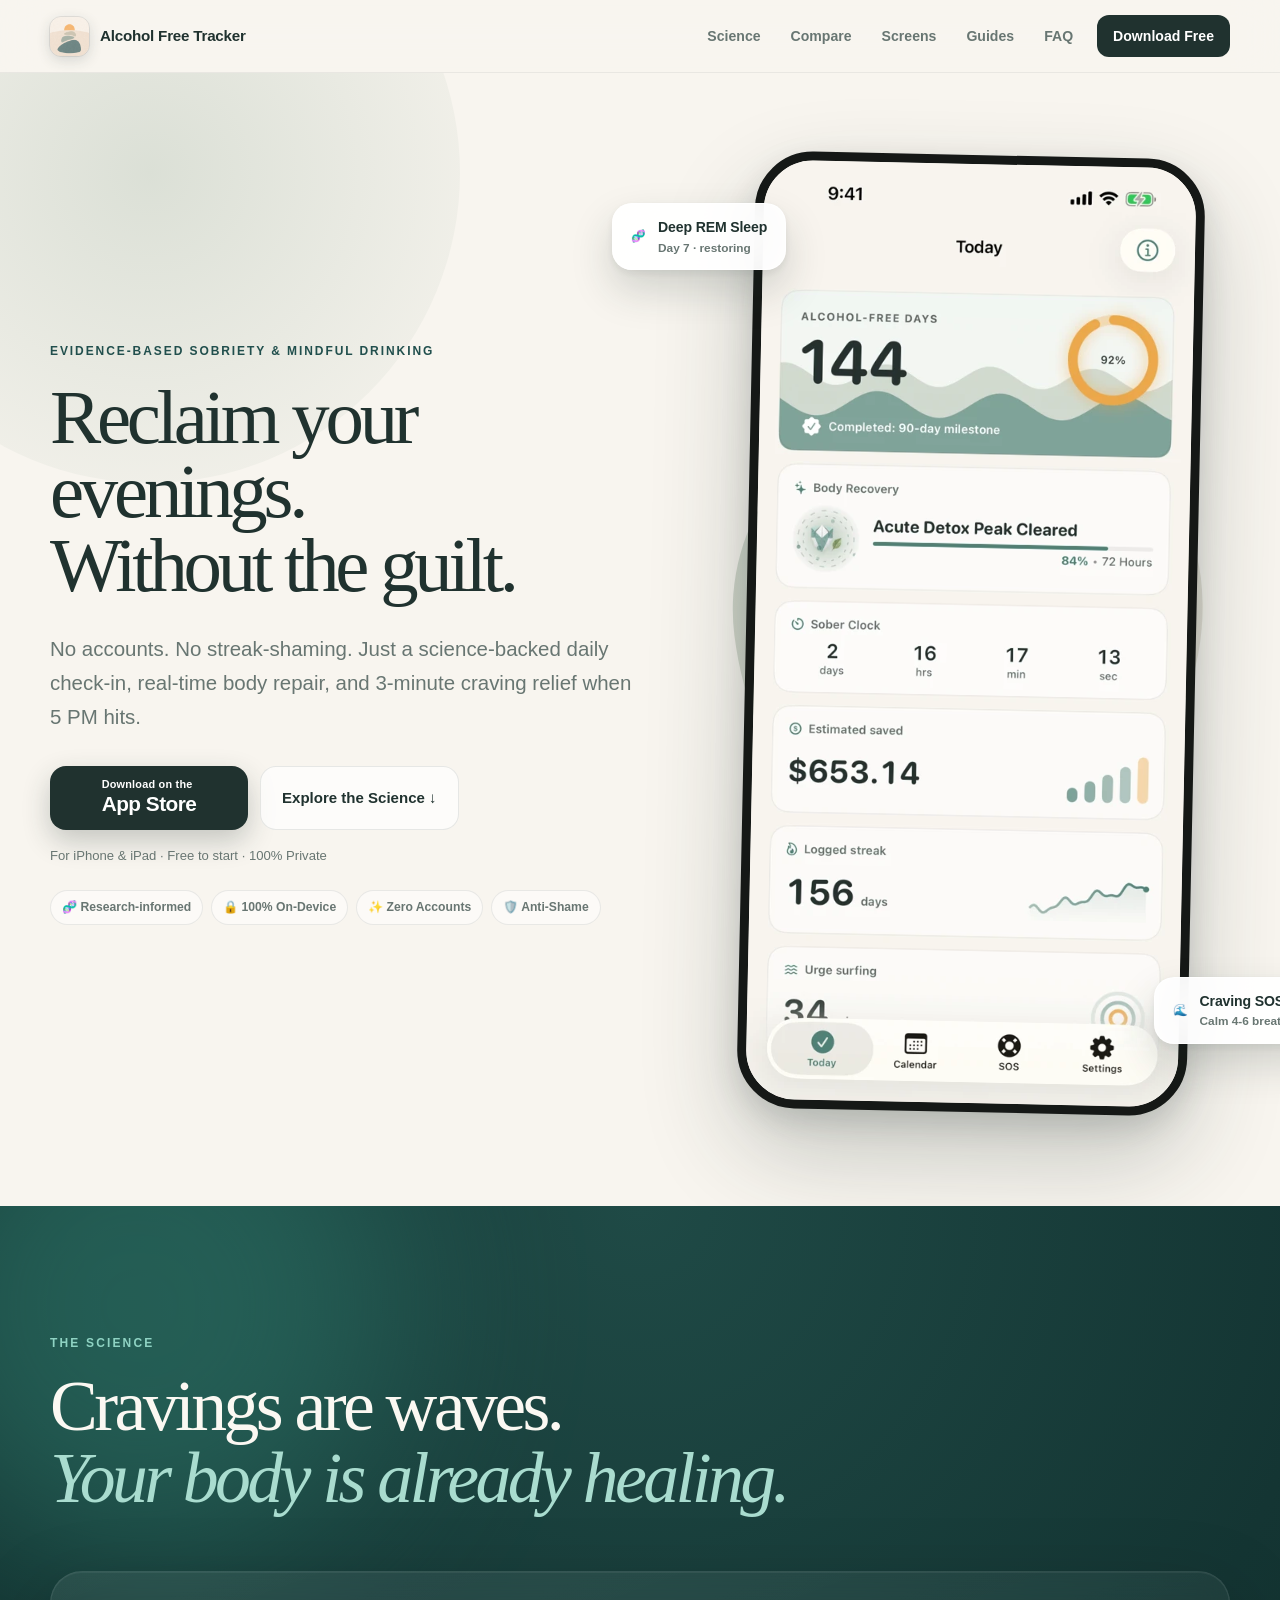
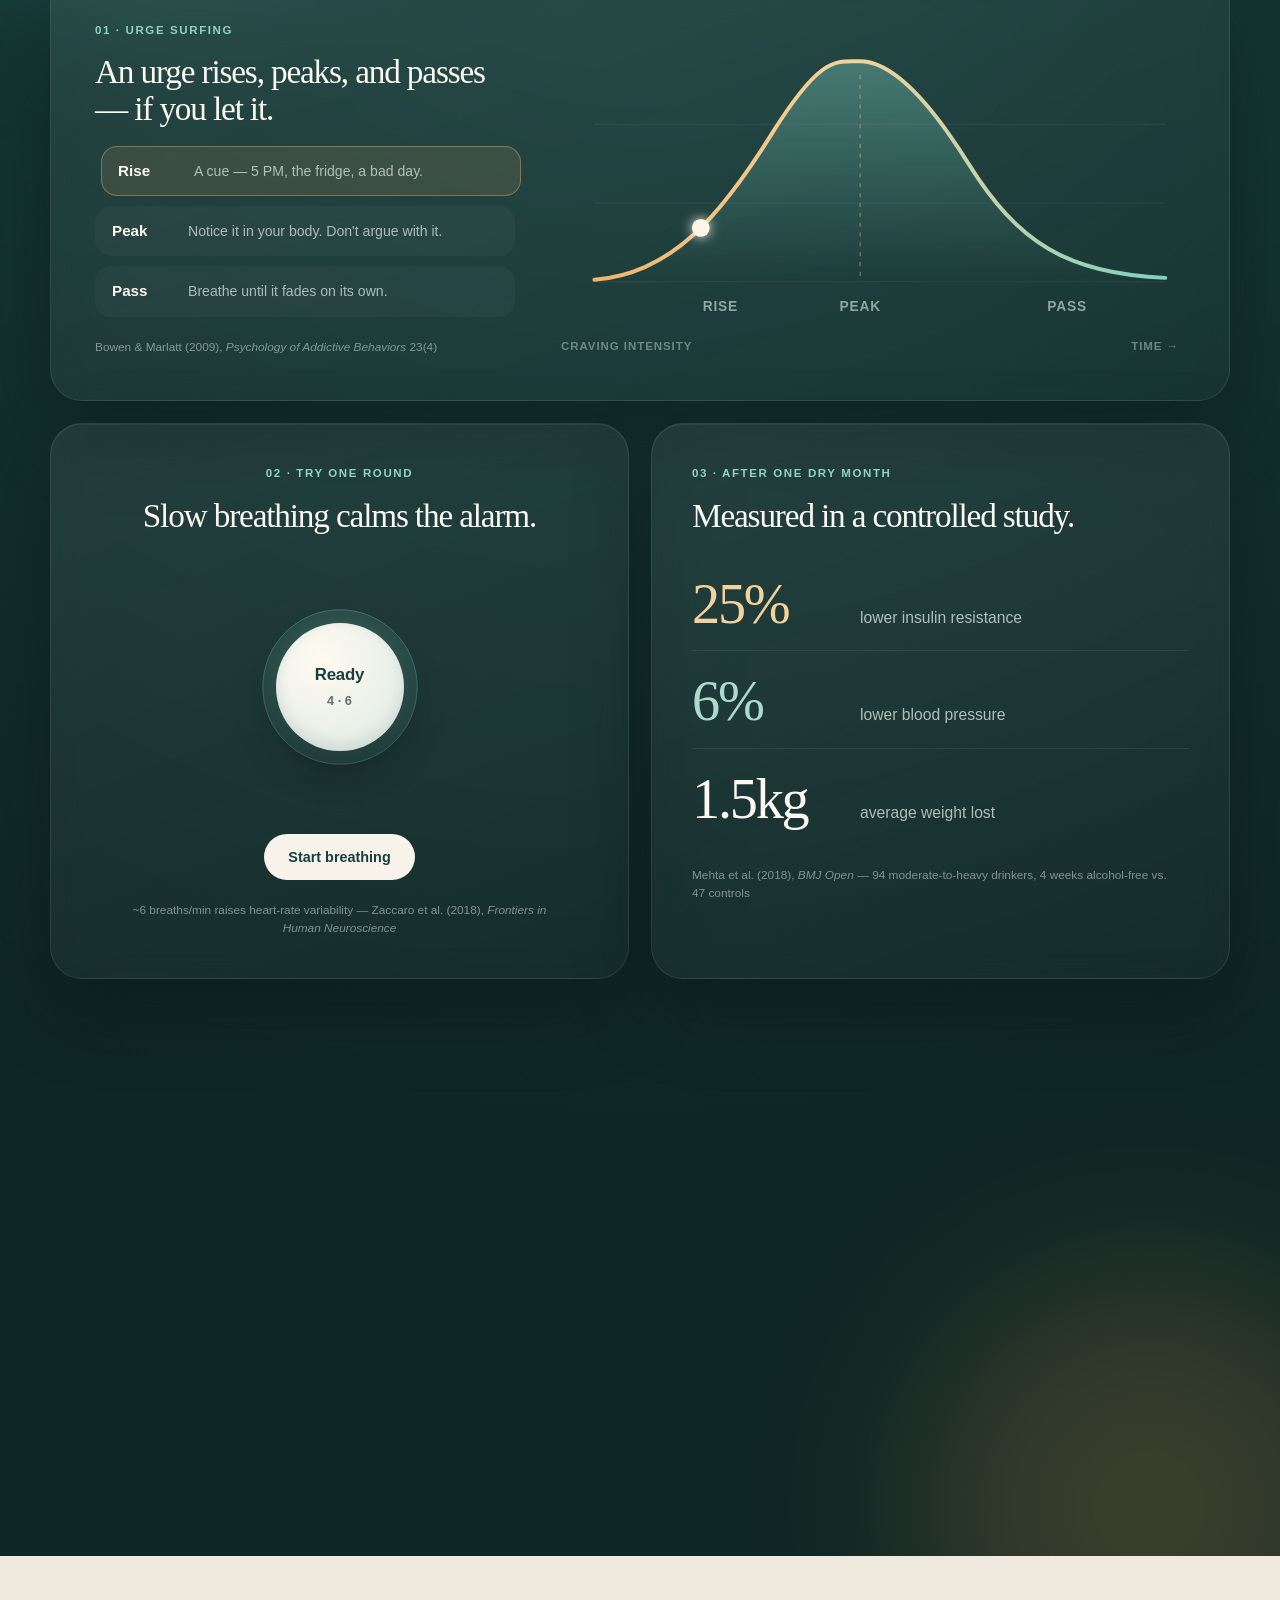
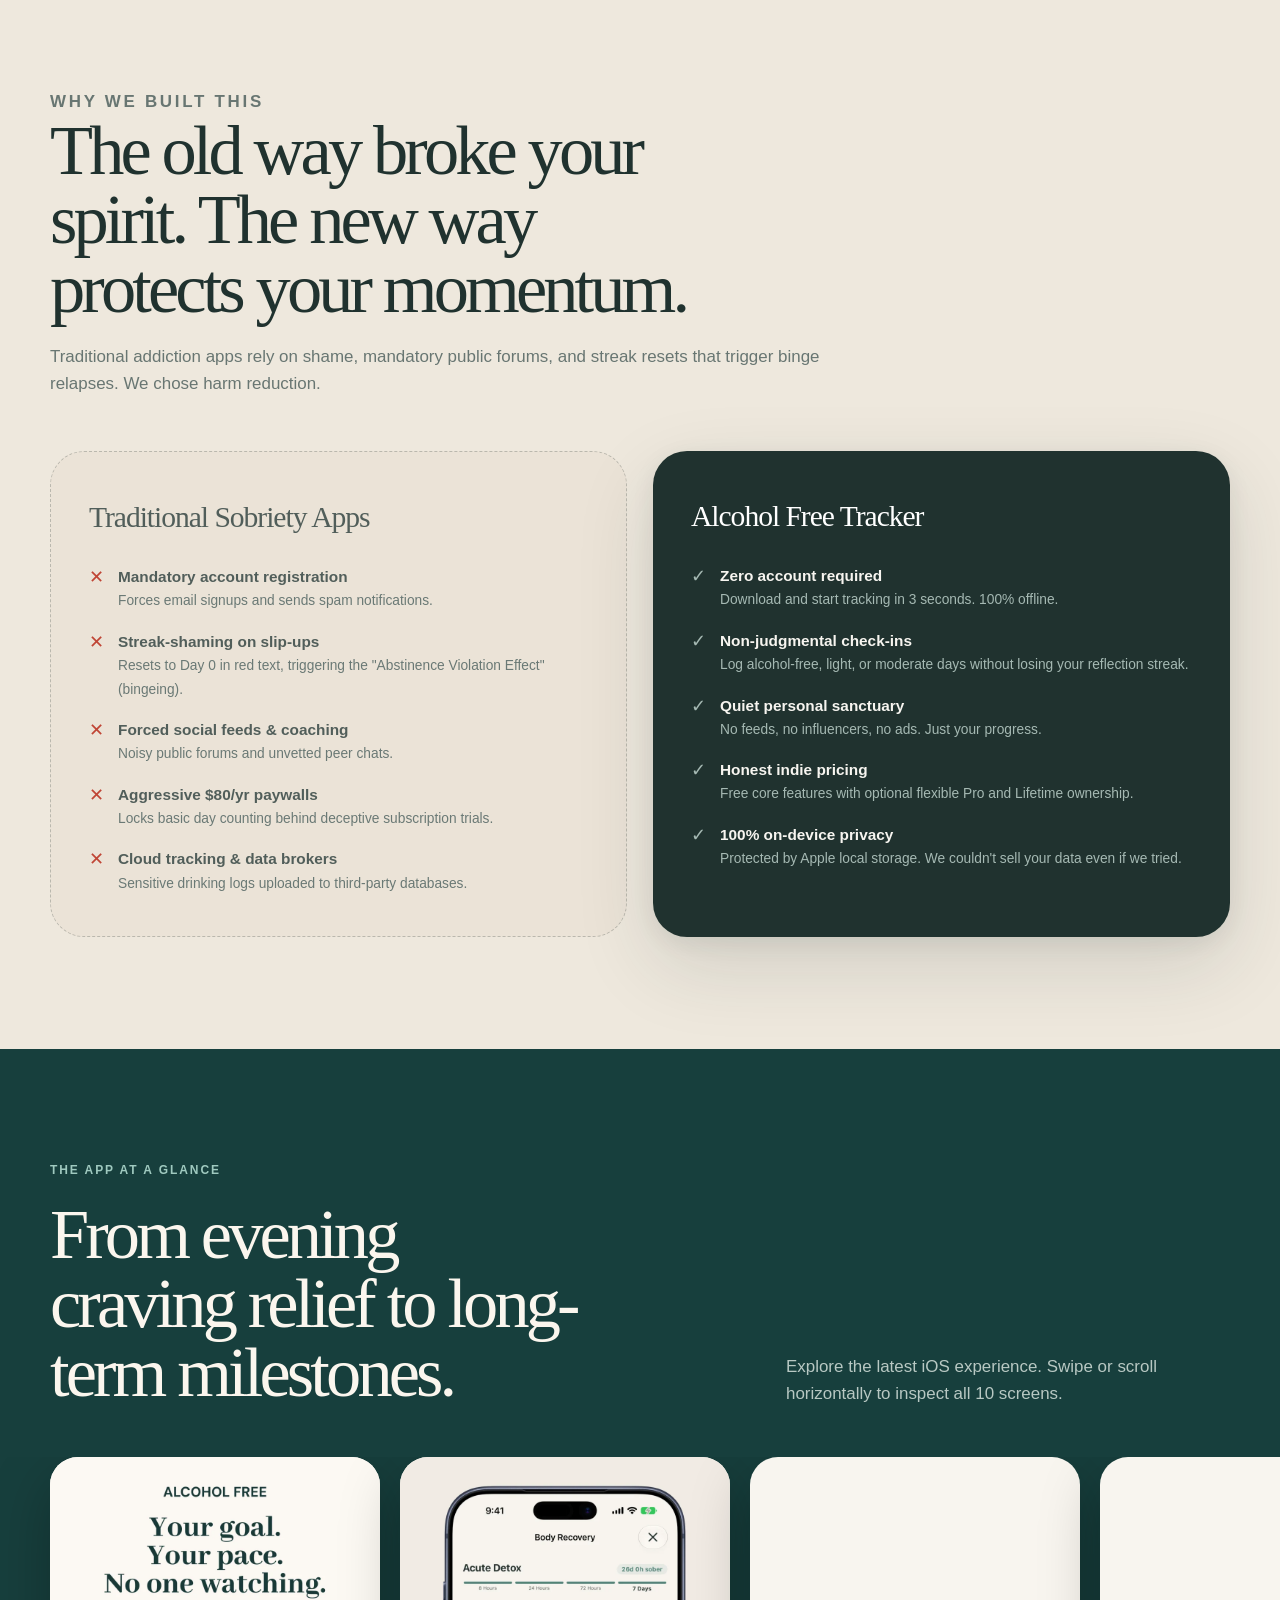
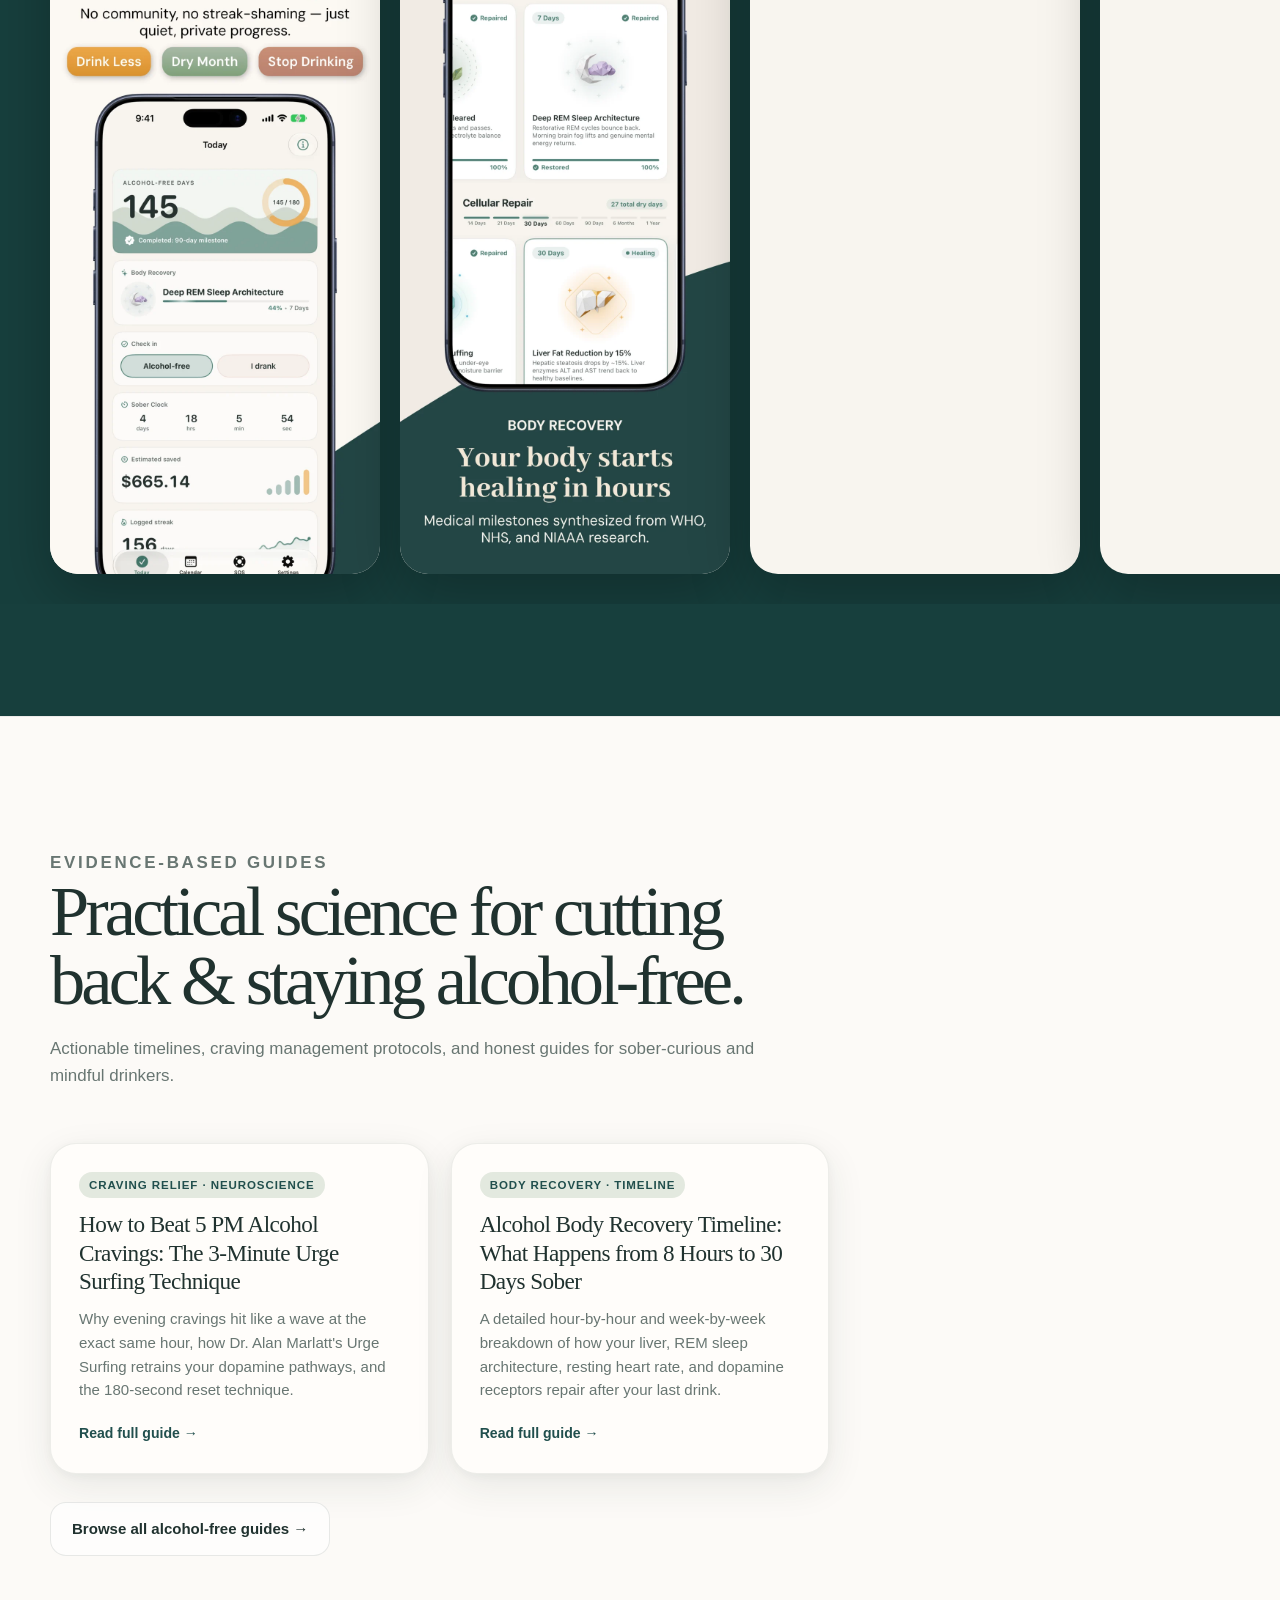
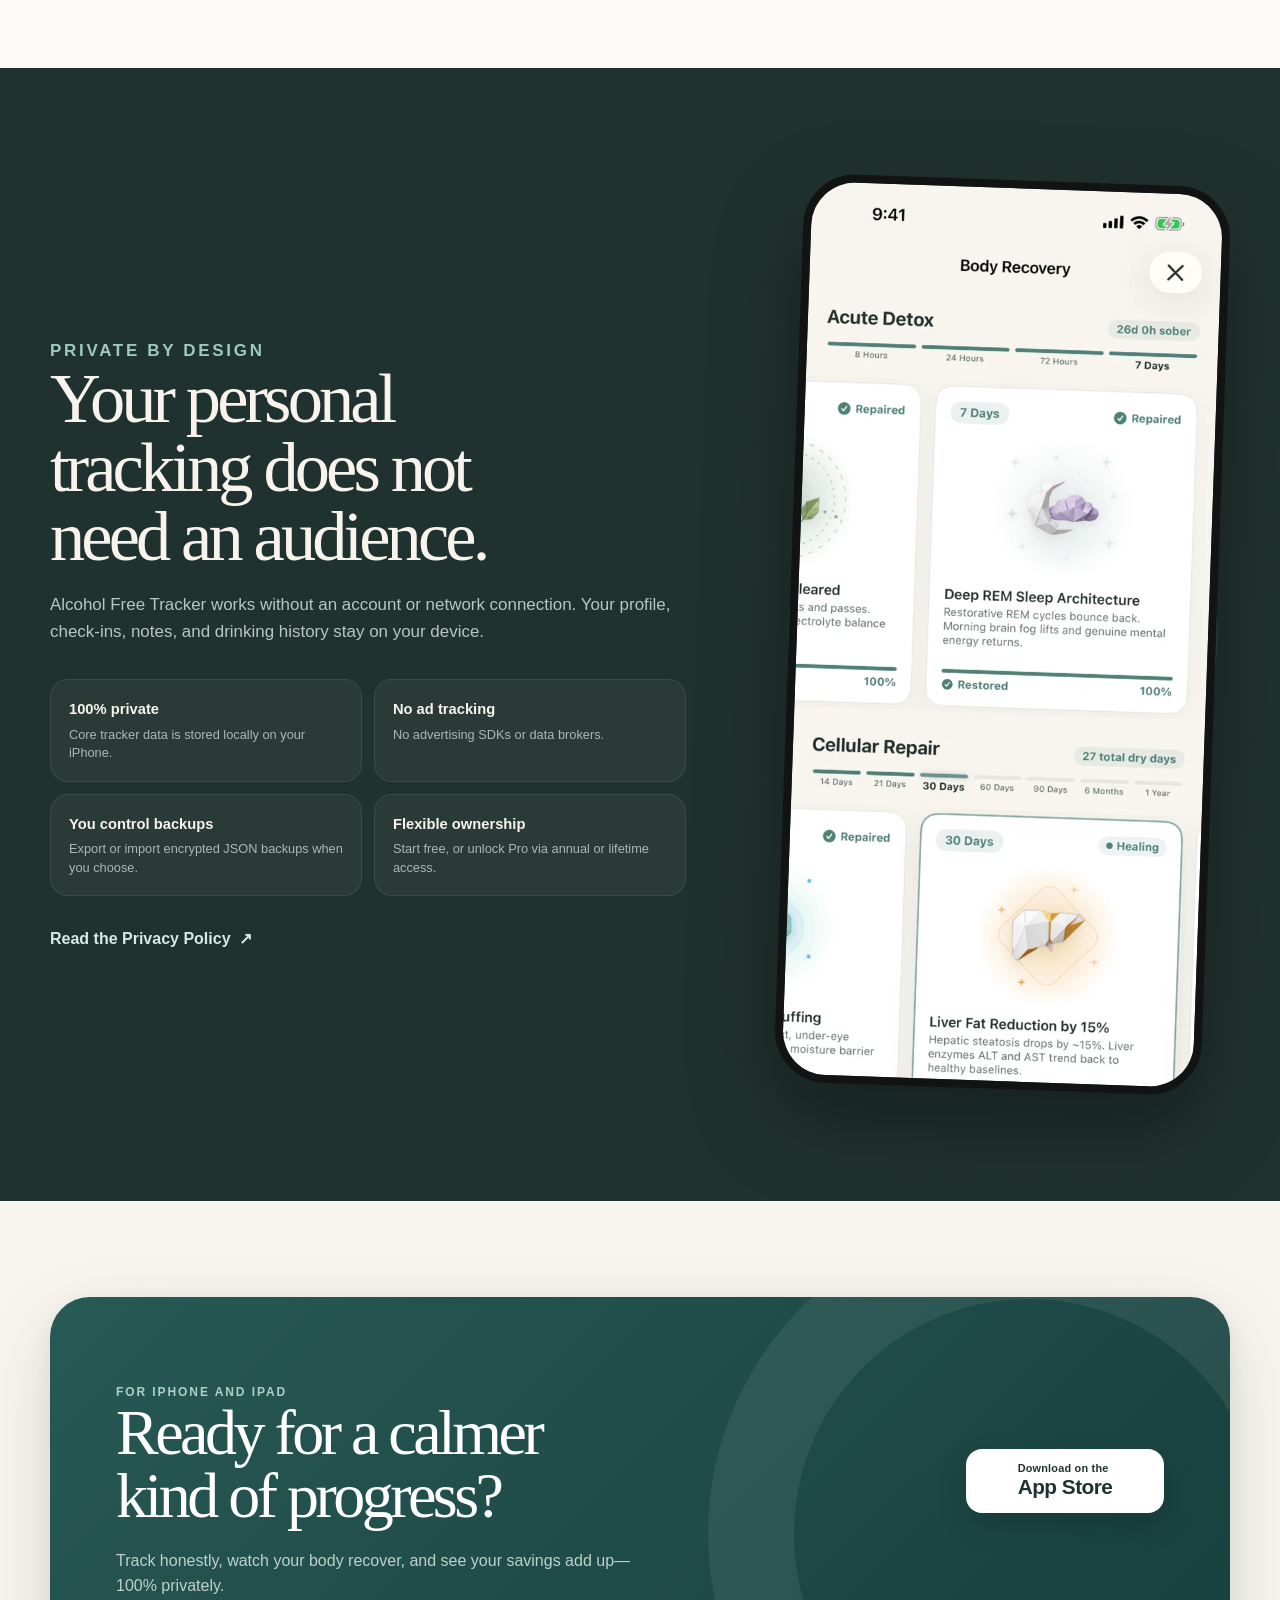
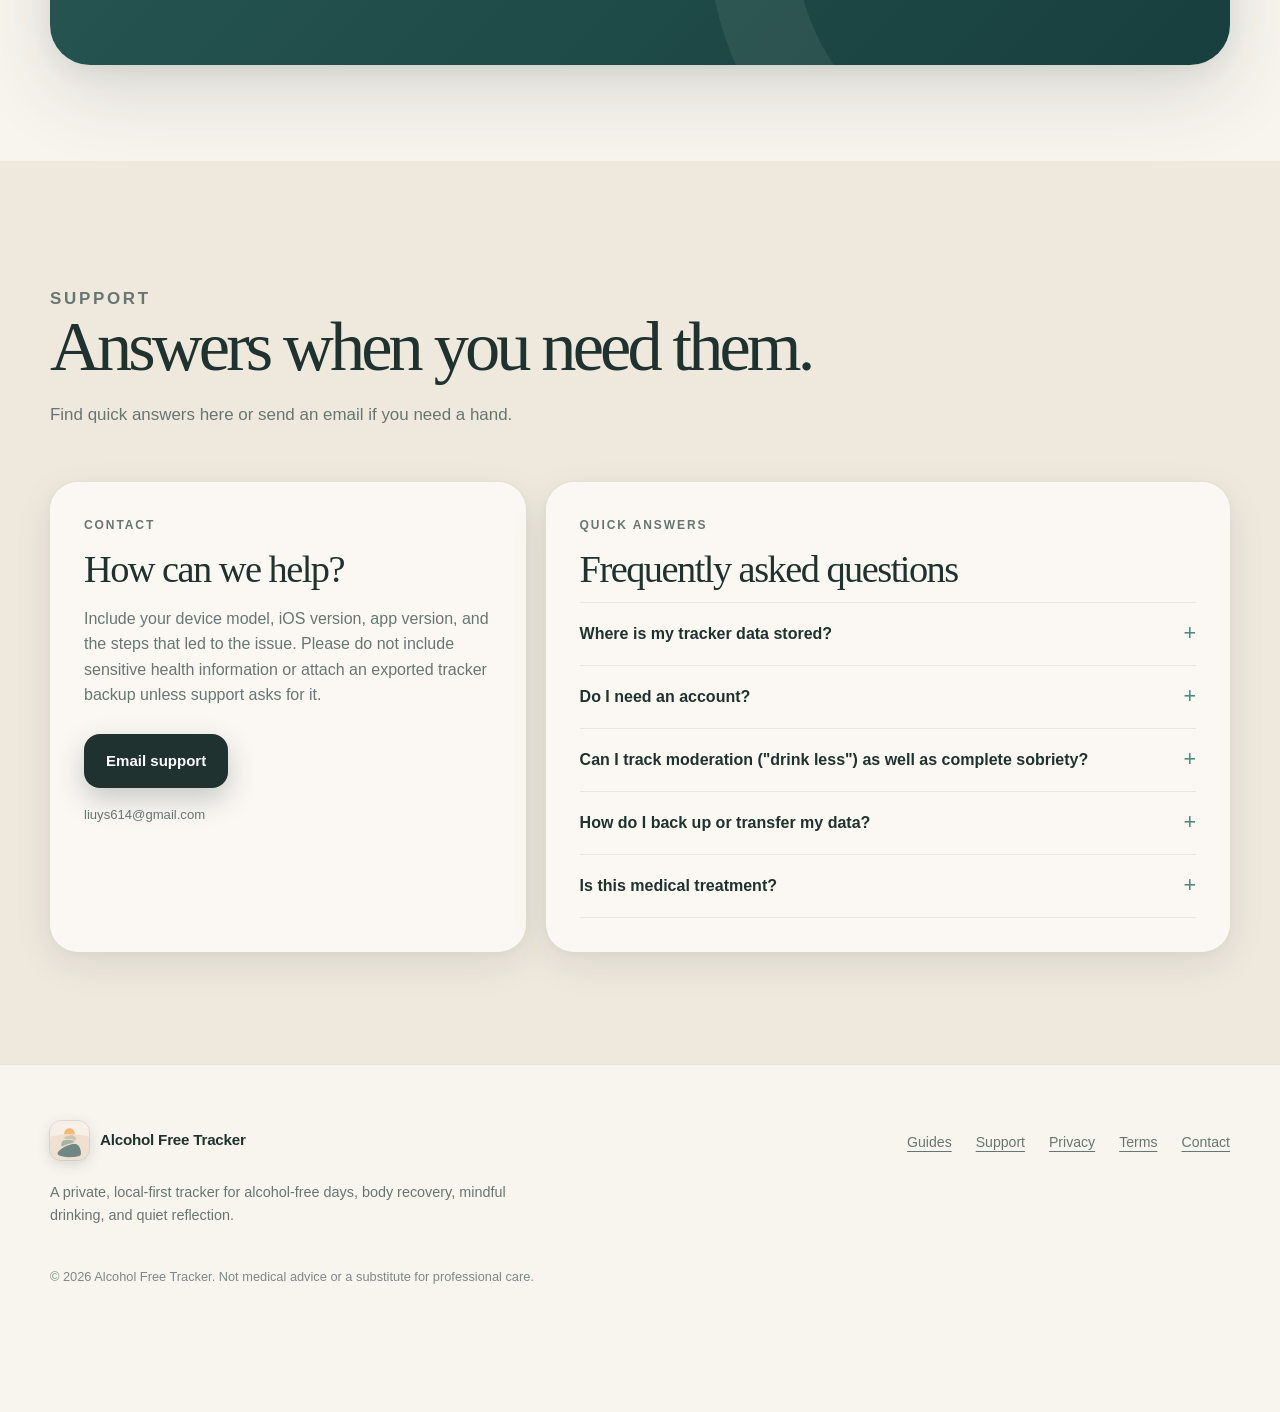
==== index.html @ 284045b8 "refactor: remove bottom floating app bar across site in favor of sticky top nav CTA" ====
<!doctype html>
<html lang="en">
  <head>
    <meta charset="utf-8">
    <meta name="viewport" content="width=device-width, initial-scale=1">
    <meta name="referrer" content="origin-when-cross-origin">
    <meta name="apple-itunes-app" content="app-id=6791035303, app-argument=https://liuys614.github.io/AlcoholFreeTracker-Website/">
    <meta name="description" content="Alcohol Free Tracker is a 100% private, local-first iPhone and iPad app for tracking alcohol-free days, body recovery milestones, urge surfing, and drink savings.">
    <meta name="theme-color" content="#F7F4EE">
    <link rel="canonical" href="https://liuys614.github.io/AlcoholFreeTracker-Website/">
    <meta property="og:type" content="website">
    <meta property="og:url" content="https://liuys614.github.io/AlcoholFreeTracker-Website/">
    <meta property="og:title" content="Alcohol Free Tracker — Private Sobriety, Body Recovery & Mindful Drinking">
    <meta property="og:description" content="Track alcohol-free days, follow your body recovery timeline, ride out cravings in 3 minutes, and watch your savings grow—100% private and offline.">
    <meta property="og:image" content="https://liuys614.github.io/AlcoholFreeTracker-Website/assets/appstore/01-calm-progress.webp">
    <title>Alcohol Free Tracker — Private Sobriety, Body Recovery &amp; Mindful Drinking</title>
    <link rel="icon" href="assets/app-icon.png">
    <link rel="apple-touch-icon" href="assets/app-icon.png">
    <link rel="stylesheet" href="styles.css">
    <script type="application/ld+json">
    {
      "@context": "https://schema.org",
      "@graph": [
        {
          "@type": "SoftwareApplication",
          "name": "Alcohol Free Tracker",
          "operatingSystem": "iOS, iPadOS",
          "applicationCategory": "HealthApplication",
          "url": "https://apps.apple.com/app/apple-store/id6791035303?pt=1793695638&ct=web_schema_org&mt=8",
          "downloadUrl": "https://apps.apple.com/app/apple-store/id6791035303?pt=1793695638&ct=web_schema_org&mt=8",
          "description": "100% private, local-first iOS tracker for alcohol-free days, physiological body recovery milestones, 3-minute urge surfing, and money saved.",
          "offers": {
            "@type": "Offer",
            "price": "0",
            "priceCurrency": "USD"
          }
        },
        {
          "@type": "FAQPage",
          "mainEntity": [
            {
              "@type": "Question",
              "name": "Where is my alcohol tracker data stored?",
              "acceptedAnswer": {
                "@type": "Answer",
                "text": "Your profile, check-ins, drink levels, times, and notes are stored 100% locally on your device. Alcohol Free Tracker requires no account and never uploads your personal logs to external servers."
              }
            },
            {
              "@type": "Question",
              "name": "Can I use Alcohol Free Tracker for moderation or Dry January instead of quitting completely?",
              "acceptedAnswer": {
                "@type": "Answer",
                "text": "Yes. You can use the app to stop drinking completely, cut back with mindful moderation check-ins, or complete a 30-day dry challenge without streak-shaming."
              }
            },
            {
              "@type": "Question",
              "name": "How does the 3-minute Urge Surfing feature work?",
              "acceptedAnswer": {
                "@type": "Answer",
                "text": "Alcohol cravings typically crest and fade within 3 to 5 minutes. Our built-in Urge Surfing tool uses guided breathing and 360° spatial audio to help your nervous system ride out the wave calmly."
              }
            }
          ]
        }
      ]
    }
    </script>
  </head>
  <body class="home-page">
    <header class="site-header">
      <nav class="nav container" aria-label="Primary navigation">
        <a class="brand" href="index.html" aria-label="Alcohol Free Tracker home">
          <img src="assets/app-icon.png" alt="">
          <span>Alcohol Free Tracker</span>
        </a>
        <div class="nav-links">
          <a href="#science">Science</a>
          <a href="#compare">Compare</a>
          <a href="#gallery">Screens</a>
          <a href="guides/index.html">Guides</a>
          <a href="#support">FAQ</a>
          <a class="nav-download" data-campaign="web_home_nav" href="https://apps.apple.com/app/apple-store/id6791035303?pt=1793695638&amp;ct=web_home_nav&amp;mt=8" target="_blank" rel="noopener">Download Free</a>
        </div>
      </nav>
    </header>

    <main>
      <section class="hero">
        <div class="hero-grid container">
          <div class="hero-copy">
            <p class="eyebrow">Evidence-based sobriety &amp; mindful drinking</p>
            <h1>Reclaim your evenings. Without the guilt.</h1>
            <p class="hero-lede">No accounts. No streak-shaming. Just a science-backed daily check-in, real-time body repair, and 3-minute craving relief when 5 PM hits.</p>
            <div class="hero-actions">
              <a class="button button-primary app-store-button" data-campaign="web_home_hero" href="https://apps.apple.com/app/apple-store/id6791035303?pt=1793695638&amp;ct=web_home_hero&amp;mt=8" target="_blank" rel="noopener" aria-label="Download Alcohol Free Tracker on the App Store">
                <span class="store-kicker">Download on the</span>
                <span class="store-name">App Store</span>
              </a>
              <a class="button button-secondary" href="#science">Explore the Science ↓</a>
            </div>
            <p class="store-note">For iPhone &amp; iPad · Free to start · 100% Private</p>
            <ul class="hero-trust" aria-label="Product assurances">
              <li>🧬 Research-informed</li>
              <li>🔒 100% On-Device</li>
              <li>✨ Zero Accounts</li>
              <li>🛡️ Anti-Shame</li>
            </ul>
          </div>
          <div class="hero-visual" aria-label="Alcohol Free Tracker Today screen preview">
            <div class="hero-orbit" aria-hidden="true"></div>
            <div class="hero-phone-container">
              <img class="hero-phone" src="assets/screens/06-today-light.webp" alt="Alcohol Free Tracker Today screen showing 145 alcohol-free days, check-in controls, body recovery timeline, savings estimate, and logged streak" width="540" height="1174" fetchpriority="high">
              <div class="hero-floating-card hero-floating-rem" aria-hidden="true">
                <span class="floating-icon">🧬</span>
                <div>
                  <strong>Deep REM Sleep</strong>
                  <span>Day 7 · restoring</span>
                </div>
              </div>
              <div class="hero-floating-card hero-floating-sos" aria-hidden="true">
                <span class="floating-icon">🌊</span>
                <div>
                  <strong>Craving SOS</strong>
                  <span>Calm 4-6 breathing</span>
                </div>
              </div>
            </div>
          </div>
        </div>
      </section>

      <!-- Science Section -->
      <section class="sci" id="science" aria-labelledby="sci-title">
        <div class="sci-glow sci-glow-a" aria-hidden="true"></div>
        <div class="sci-glow sci-glow-b" aria-hidden="true"></div>
        <div class="container sci-inner">
          <header class="sci-head reveal">
            <p class="sci-eyebrow">The science</p>
            <h2 id="sci-title">Cravings are waves.<br><em>Your body is already healing.</em></h2>
          </header>

          <!-- 1. Urge curve -->
          <article class="sci-urge reveal" id="urge-curve">
            <div class="sci-urge-copy">
              <span class="sci-tag">01 · Urge surfing</span>
              <h3>An urge rises, peaks, and passes — if you let it.</h3>
              <ol class="urge-steps">
                <li data-step="rise"><b>Rise</b><span>A cue — 5 PM, the fridge, a bad day.</span></li>
                <li data-step="peak"><b>Peak</b><span>Notice it in your body. Don't argue with it.</span></li>
                <li data-step="pass"><b>Pass</b><span>Breathe until it fades on its own.</span></li>
              </ol>
              <p class="sci-cite">Bowen &amp; Marlatt (2009), <i>Psychology of Addictive Behaviors</i> 23(4)</p>
            </div>
            <figure class="urge-chart" aria-label="Craving intensity rises, peaks and falls over time">
              <svg viewBox="0 0 640 320" preserveAspectRatio="xMidYMid meet" role="img">
                <defs>
                  <linearGradient id="urgeFill" x1="0" y1="0" x2="0" y2="1">
                    <stop offset="0%" stop-color="#7fd1bf" stop-opacity="0.38"/>
                    <stop offset="100%" stop-color="#7fd1bf" stop-opacity="0"/>
                  </linearGradient>
                  <linearGradient id="urgeStroke" x1="0" y1="0" x2="1" y2="0">
                    <stop offset="0%" stop-color="#f0b46a"/>
                    <stop offset="45%" stop-color="#f3d39b"/>
                    <stop offset="100%" stop-color="#7fd1bf"/>
                  </linearGradient>
                  <filter id="dotGlow" x="-200%" y="-200%" width="500%" height="500%">
                    <feGaussianBlur stdDeviation="6" result="b"/>
                    <feMerge><feMergeNode in="b"/><feMergeNode in="SourceGraphic"/></feMerge>
                  </filter>
                </defs>
                <g class="urge-grid">
                  <line x1="40" y1="270" x2="620" y2="270"/>
                  <line x1="40" y1="190" x2="620" y2="190"/>
                  <line x1="40" y1="110" x2="620" y2="110"/>
                </g>
                <path class="urge-area" d="M40 268 C 120 262, 170 200, 220 120 S 285 46, 310 46 S 370 70, 420 150 S 520 262, 620 266 L 620 270 L 40 270 Z" fill="url(#urgeFill)"/>
                <path class="urge-line" id="urgePath" d="M40 268 C 120 262, 170 200, 220 120 S 285 46, 310 46 S 370 70, 420 150 S 520 262, 620 266" fill="none" stroke="url(#urgeStroke)" stroke-width="4" stroke-linecap="round"/>
                <g class="urge-labels">
                  <text x="150" y="300">Rise</text>
                  <text x="310" y="300" text-anchor="middle">Peak</text>
                  <text x="500" y="300">Pass</text>
                  <line class="peak-mark" x1="310" y1="60" x2="310" y2="270"/>
                </g>
                <circle class="urge-dot" id="urgeDot" r="9" cx="40" cy="268" filter="url(#dotGlow)"/>
              </svg>
              <figcaption><span class="axis-y">Craving intensity</span><span class="axis-x">Time →</span></figcaption>
            </figure>
          </article>

          <div class="sci-row">
            <!-- 2. Breathing orb -->
            <article class="sci-card sci-breathe reveal" id="breathe-card">
              <span class="sci-tag">02 · Try one round</span>
              <h3>Slow breathing calms the alarm.</h3>
              <div class="orb" id="orb" data-phase="idle" aria-live="polite">
                <span class="orb-ring r3"></span>
                <span class="orb-ring r2"></span>
                <span class="orb-ring r1"></span>
                <span class="orb-core">
                  <span class="orb-label" id="orbLabel">Ready</span>
                  <span class="orb-count" id="orbCount">4 · 6</span>
                </span>
              </div>
              <button type="button" class="orb-btn" id="orbBtn">Start breathing</button>
              <p class="sci-cite">~6 breaths/min raises heart-rate variability — Zaccaro et al. (2018), <i>Frontiers in Human Neuroscience</i></p>
            </article>

            <!-- 3. One-month stats -->
            <article class="sci-card sci-stats reveal" id="stats-card">
              <span class="sci-tag">03 · After one dry month</span>
              <h3>Measured in a controlled study.</h3>
              <ul class="stat-list">
                <li><b><span class="count" data-to="25">0</span>%</b><span class="stat-desc">lower insulin resistance</span></li>
                <li><b><span class="count" data-to="6">0</span>%</b><span class="stat-desc">lower blood pressure</span></li>
                <li><b><span class="count" data-to="1.5" data-dec="1">0</span> kg</b><span class="stat-desc">average weight lost</span></li>
              </ul>
              <p class="sci-cite">Mehta et al. (2018), <i>BMJ Open</i> — 94 moderate-to-heavy drinkers, 4 weeks alcohol-free vs. 47 controls</p>
            </article>
          </div>

          <!-- 4. Recovery journey -->
          <article class="journey reveal" id="journey">
            <div class="journey-head">
              <span class="sci-tag">04 · Body recovery</span>
              <h3>What the app tracks, hour by hour.</h3>
            </div>
            <div class="journey-track" role="list">
              <div class="journey-line" aria-hidden="true"><span class="journey-fill"></span></div>
              <div class="jnode" role="listitem" style="--i:0"><img src="assets/recovery/8h.webp" alt="" width="160" height="160" loading="lazy"><b>8 h</b><span>Ethanol clears</span></div>
              <div class="jnode" role="listitem" style="--i:1"><img src="assets/recovery/24h.webp" alt="" width="160" height="160" loading="lazy"><b>24 h</b><span>Heart off overdrive</span></div>
              <div class="jnode" role="listitem" style="--i:2"><img src="assets/recovery/72h.webp" alt="" width="160" height="160" loading="lazy"><b>72 h</b><span>Withdrawal peak passes</span></div>
              <div class="jnode" role="listitem" style="--i:3"><img src="assets/recovery/7d.webp" alt="" width="160" height="160" loading="lazy"><b>7 d</b><span>REM sleep returns</span></div>
              <div class="jnode" role="listitem" style="--i:4"><img src="assets/recovery/14d.webp" alt="" width="160" height="160" loading="lazy"><b>14 d</b><span>Gut lining resets</span></div>
              <div class="jnode" role="listitem" style="--i:5"><img src="assets/recovery/30d.webp" alt="" width="160" height="160" loading="lazy"><b>30 d</b><span>Liver fat drops</span></div>
              <div class="jnode" role="listitem" style="--i:6"><img src="assets/recovery/90d.webp" alt="" width="160" height="160" loading="lazy"><b>90 d</b><span>Dopamine rebalances</span></div>
              <div class="jnode" role="listitem" style="--i:7"><img src="assets/recovery/365d.webp" alt="" width="160" height="160" loading="lazy"><b>1 yr</b><span>Long-term risk falls</span></div>
            </div>
            <p class="sci-cite">Sources: NIAAA; Ebrahim et al. (2013), <i>Alcoholism: Clinical &amp; Experimental Research</i> (alcohol &amp; REM sleep). Individual timelines vary. Not medical advice.</p>
          </article>
        </div>
      </section>

      <!-- The Contrast Section: Old Way vs AFT Way -->
      <section class="section comparison-section" id="compare">
        <div class="container">
          <div class="section-heading">
            <p class="eyebrow">Why We Built This</p>
            <h2>The old way broke your spirit. The new way protects your momentum.</h2>
            <p>Traditional addiction apps rely on shame, mandatory public forums, and streak resets that trigger binge relapses. We chose harm reduction.</p>
          </div>

          <div class="compare-grid">
            <div class="compare-card compare-old">
              <h3>Traditional Sobriety Apps</h3>
              <ul class="compare-list">
                <li>
                  <span class="icon-bad">✕</span>
                  <div>
                    <strong>Mandatory account registration</strong>
                    <span>Forces email signups and sends spam notifications.</span>
                  </div>
                </li>
                <li>
                  <span class="icon-bad">✕</span>
                  <div>
                    <strong>Streak-shaming on slip-ups</strong>
                    <span>Resets to Day 0 in red text, triggering the "Abstinence Violation Effect" (bingeing).</span>
                  </div>
                </li>
                <li>
                  <span class="icon-bad">✕</span>
                  <div>
                    <strong>Forced social feeds &amp; coaching</strong>
                    <span>Noisy public forums and unvetted peer chats.</span>
                  </div>
                </li>
                <li>
                  <span class="icon-bad">✕</span>
                  <div>
                    <strong>Aggressive $80/yr paywalls</strong>
                    <span>Locks basic day counting behind deceptive subscription trials.</span>
                  </div>
                </li>
                <li>
                  <span class="icon-bad">✕</span>
                  <div>
                    <strong>Cloud tracking &amp; data brokers</strong>
                    <span>Sensitive drinking logs uploaded to third-party databases.</span>
                  </div>
                </li>
              </ul>
            </div>

            <div class="compare-card compare-new">
              <h3>Alcohol Free Tracker</h3>
              <ul class="compare-list">
                <li>
                  <span class="icon-good">✓</span>
                  <div>
                    <strong>Zero account required</strong>
                    <span>Download and start tracking in 3 seconds. 100% offline.</span>
                  </div>
                </li>
                <li>
                  <span class="icon-good">✓</span>
                  <div>
                    <strong>Non-judgmental check-ins</strong>
                    <span>Log alcohol-free, light, or moderate days without losing your reflection streak.</span>
                  </div>
                </li>
                <li>
                  <span class="icon-good">✓</span>
                  <div>
                    <strong>Quiet personal sanctuary</strong>
                    <span>No feeds, no influencers, no ads. Just your progress.</span>
                  </div>
                </li>
                <li>
                  <span class="icon-good">✓</span>
                  <div>
                    <strong>Honest indie pricing</strong>
                    <span>Free core features with optional flexible Pro and Lifetime ownership.</span>
                  </div>
                </li>
                <li>
                  <span class="icon-good">✓</span>
                  <div>
                    <strong>100% on-device privacy</strong>
                    <span>Protected by Apple local storage. We couldn't sell your data even if we tried.</span>
                  </div>
                </li>
              </ul>
            </div>
          </div>
        </div>
      </section>

      <section class="section gallery-section" id="gallery">
        <div class="container">
          <div class="gallery-heading">
            <div>
              <p class="eyebrow">The app at a glance</p>
              <h2>From evening craving relief to long-term milestones.</h2>
            </div>
            <p>Explore the latest iOS experience. Swipe or scroll horizontally to inspect all 10 screens.</p>
          </div>
        </div>
        <div class="story-gallery" role="list" aria-label="Alcohol Free Tracker App Store screenshots">
          <figure class="story-card" role="listitem"><img src="assets/appstore/01-calm-progress.webp" alt="Your goal. Your pace. No one watching — private progress for Drink Less or Dry Month" width="900" height="1956" loading="lazy" decoding="async"></figure>
          <figure class="story-card" role="listitem"><img src="assets/appstore/02-body-recovery.webp" alt="Body Recovery timeline showing Acute Detox at 8 Hours and 7 Days repaired milestones" width="900" height="1956" loading="lazy" decoding="async"></figure>
          <figure class="story-card" role="listitem"><img src="assets/appstore/03-urge-surfing.webp" alt="Urge Surfing screen showing cravings crest within 3-5 minutes with 360 Spatial Audio breathing guidance" width="900" height="1956" loading="lazy" decoding="async"></figure>
          <figure class="story-card" role="listitem"><img src="assets/appstore/04-savings.webp" alt="Savings details screen showing exact money and drinks saved over time" width="900" height="1956" loading="lazy" decoding="async"></figure>
          <figure class="story-card" role="listitem"><img src="assets/appstore/05-calendar.webp" alt="Calendar and yearly heatmap overview for noticing drinking patterns at a glance" width="900" height="1956" loading="lazy" decoding="async"></figure>
          <figure class="story-card" role="listitem"><img src="assets/appstore/06-milestones.webp" alt="Milestones screen celebrating 3 days to 145+ alcohol-free days" width="900" height="1956" loading="lazy" decoding="async"></figure>
          <figure class="story-card" role="listitem"><img src="assets/appstore/07-check-in.webp" alt="Daily check-in without judgment with alcohol-free and drink-level choices" width="900" height="1956" loading="lazy" decoding="async"></figure>
          <figure class="story-card" role="listitem"><img src="assets/appstore/08-private.webp" alt="100% Private on-device storage with zero third-party analytics or account requirements" width="900" height="1956" loading="lazy" decoding="async"></figure>
          <figure class="story-card" role="listitem"><img src="assets/appstore/09-dark-mode.webp" alt="Alcohol Free Tracker Today dashboard in comfortable Dark Mode" width="900" height="1956" loading="lazy" decoding="async"></figure>
          <figure class="story-card" role="listitem"><img src="assets/appstore/10-streak.webp" alt="Logged Streak screen celebrating daily consistency without perfection pressure" width="900" height="1956" loading="lazy" decoding="async"></figure>
        </div>
      </section>

      <section class="section guides-preview-section" id="guides-preview">
        <div class="container">
          <div class="section-heading">
            <p class="eyebrow">Evidence-Based Guides</p>
            <h2>Practical science for cutting back &amp; staying alcohol-free.</h2>
            <p>Actionable timelines, craving management protocols, and honest guides for sober-curious and mindful drinkers.</p>
          </div>
          <div class="guides-preview-grid" id="home-guides-list">
            <article class="guide-card">
              <span class="guide-tag">Craving Relief · Neuroscience</span>
              <h3><a href="guides/how-to-survive-evening-alcohol-cravings-urge-surfing.html">How to Beat 5 PM Alcohol Cravings: The 3-Minute Urge Surfing Technique</a></h3>
              <p>Why evening cravings hit like a wave at the exact same hour, how Dr. Alan Marlatt&#x27;s Urge Surfing retrains your dopamine pathways, and the 180-second reset technique.</p>
              <a class="guide-read-link" href="guides/how-to-survive-evening-alcohol-cravings-urge-surfing.html">Read full guide &rarr;</a>
            </article>
            <article class="guide-card">
              <span class="guide-tag">Body Recovery · Timeline</span>
              <h3><a href="guides/alcohol-recovery-timeline-day-by-day.html">Alcohol Body Recovery Timeline: What Happens from 8 Hours to 30 Days Sober</a></h3>
              <p>A detailed hour-by-hour and week-by-week breakdown of how your liver, REM sleep architecture, resting heart rate, and dopamine receptors repair after your last drink.</p>
              <a class="guide-read-link" href="guides/alcohol-recovery-timeline-day-by-day.html">Read full guide &rarr;</a>
            </article>
          </div>
          <div style="margin-top: 28px;">
            <a class="button button-secondary" href="guides/index.html">Browse all alcohol-free guides →</a>
          </div>
        </div>
      </section>

      <section class="section privacy-section" id="privacy">
        <div class="privacy-grid container">
          <div class="privacy-copy">
            <p class="eyebrow">Private by design</p>
            <h2>Your personal tracking does not need an audience.</h2>
            <p>Alcohol Free Tracker works without an account or network connection. Your profile, check-ins, notes, and drinking history stay on your device.</p>
            <div class="assurance-list">
              <div><strong>100% private</strong><span>Core tracker data is stored locally on your iPhone.</span></div>
              <div><strong>No ad tracking</strong><span>No advertising SDKs or data brokers.</span></div>
              <div><strong>You control backups</strong><span>Export or import encrypted JSON backups when you choose.</span></div>
              <div><strong>Flexible ownership</strong><span>Start free, or unlock Pro via annual or lifetime access.</span></div>
            </div>
            <a class="text-link" href="privacy.html">Read the Privacy Policy <span aria-hidden="true">↗</span></a>
          </div>
          <div class="privacy-phone-wrap">
            <img class="privacy-phone" src="assets/screens/body-recovery-phone.webp" alt="Alcohol Free Tracker Body Recovery and local privacy screen" width="540" height="1174" loading="lazy" decoding="async">
          </div>
        </div>
      </section>

      <section class="cta-section" id="download">
        <div class="container">
          <div class="cta-card">
            <div>
              <p class="eyebrow">For iPhone and iPad</p>
              <h2>Ready for a calmer kind of progress?</h2>
              <p>Track honestly, watch your body recover, and see your savings add up—100% privately.</p>
            </div>
            <a class="button button-light app-store-button" data-campaign="web_home_footer_cta" href="https://apps.apple.com/app/apple-store/id6791035303?pt=1793695638&amp;ct=web_home_footer_cta&amp;mt=8" target="_blank" rel="noopener" aria-label="Download Alcohol Free Tracker on the App Store">
              <span class="store-kicker">Download on the</span>
              <span class="store-name">App Store</span>
            </a>
          </div>
        </div>
      </section>

      <section class="section support-section" id="support">
        <div class="container">
          <div class="section-heading support-heading">
            <p class="eyebrow">Support</p>
            <h2>Answers when you need them.</h2>
            <p>Find quick answers here or send an email if you need a hand.</p>
          </div>

          <div class="support-inline-grid">
            <aside class="support-card contact-card">
              <p class="eyebrow">Contact</p>
              <h3>How can we help?</h3>
              <p>Include your device model, iOS version, app version, and the steps that led to the issue. Please do not include sensitive health information or attach an exported tracker backup unless support asks for it.</p>
              <a class="button button-primary" href="mailto:liuys614@gmail.com?subject=Alcohol%20Free%20Tracker%20Support">Email support</a>
              <p class="support-email">liuys614@gmail.com</p>
            </aside>

            <div class="support-card faq">
              <p class="eyebrow">Quick answers</p>
              <h3>Frequently asked questions</h3>
              <details>
                <summary>Where is my tracker data stored?</summary>
                <p>Your profile, check-ins, drink levels, times, and notes are stored locally on your device. The app does not upload your personal logs to any external server.</p>
              </details>
              <details>
                <summary>Do I need an account?</summary>
                <p>No. Alcohol Free Tracker works immediately without registration, login, or an internet connection.</p>
              </details>
              <details>
                <summary>Can I track moderation ("drink less") as well as complete sobriety?</summary>
                <p>Yes. Daily check-ins let you log an alcohol-free day or record a light, moderate, or heavy drink level without resetting your logged reflection streak.</p>
              </details>
              <details>
                <summary>How do I back up or transfer my data?</summary>
                <p>Open Settings, choose Export, and save the portable JSON file to your files or iCloud Drive. To restore it on a new phone, choose Import.</p>
              </details>
              <details>
                <summary>Is this medical treatment?</summary>
                <p>No. The app is a self-directed tracking tool, not medical advice, diagnosis, treatment, counseling, or emergency withdrawal support.</p>
              </details>
            </div>
          </div>

        </div>
      </section>
    </main>

    <footer class="site-footer">
      <div class="container">
        <div class="footer-grid">
          <div>
            <a class="brand" href="index.html"><img src="assets/app-icon.png" alt=""><span>Alcohol Free Tracker</span></a>
            <p class="footer-copy">A private, local-first tracker for alcohol-free days, body recovery, mindful drinking, and quiet reflection.</p>
          </div>
          <div class="footer-links">
            <a href="guides/index.html">Guides</a>
            <a href="#support">Support</a>
            <a href="privacy.html">Privacy</a>
            <a href="terms.html">Terms</a>
            <a href="mailto:liuys614@gmail.com">Contact</a>
          </div>
        </div>
        <p class="copyright">© <span data-year>2026</span> Alcohol Free Tracker. Not medical advice or a substitute for professional care.</p>
      </div>
    </footer>

    <script src="script.js"></script>
  </body>
</html>
---- styles.css ----
:root {
  color-scheme: light;
  --ivory: #f8f5ef;
  --ivory-deep: #eee8dd;
  --ink: #20322f;
  --ink-soft: #2d403c;
  --muted: #687672;
  --teal: #4f8a80;
  --teal-dark: #214f4d;
  --teal-deep: #173f3d;
  --sage: #b8c6b8;
  --sage-soft: #e3e9df;
  --sand: #eadfd2;
  --clay: #ca9d8a;
  --white: #fffdfa;
  --shadow: 0 28px 80px rgba(32, 50, 47, 0.14), 0 6px 22px rgba(32, 50, 47, 0.08);
  --shadow-soft: 0 12px 38px rgba(32, 50, 47, 0.09), 0 2px 10px rgba(32, 50, 47, 0.04);
  --content: 1180px;
}

* {
  box-sizing: border-box;
}

html {
  scroll-behavior: smooth;
  scroll-padding-top: 92px;
  overflow-x: clip;
}

body {
  margin: 0;
  width: 100%;
  max-width: 100%;
  overflow-x: clip;
  background: var(--ivory);
  color: var(--ink);
  font-family: Inter, ui-sans-serif, -apple-system, BlinkMacSystemFont, "SF Pro Text", "Segoe UI", sans-serif;
  -webkit-font-smoothing: antialiased;
  line-height: 1.6;
}

a {
  color: inherit;
  text-decoration-thickness: 1px;
  text-underline-offset: 4px;
}

img {
  display: block;
  max-width: 100%;
}

.container {
  width: min(calc(100% - 40px), var(--content));
  margin-inline: auto;
}

.site-header {
  position: sticky;
  top: 0;
  z-index: 50;
  border-bottom: 1px solid rgba(32, 50, 47, 0.07);
  background: rgba(248, 245, 239, 0.88);
  -webkit-backdrop-filter: blur(20px);
  backdrop-filter: blur(20px);
}

.nav {
  min-height: 72px;
  display: flex;
  align-items: center;
  justify-content: space-between;
  gap: 24px;
}

.brand {
  display: inline-flex;
  align-items: center;
  gap: 11px;
  font-size: 0.95rem;
  font-weight: 760;
  letter-spacing: -0.015em;
  text-decoration: none;
}

.brand img {
  width: 39px;
  height: 39px;
  border-radius: 11px;
  box-shadow: 0 4px 14px rgba(32, 50, 47, 0.16);
  outline: 1px solid rgba(0, 0, 0, 0.08);
}

.nav-links {
  display: flex;
  align-items: center;
  gap: 4px;
}

.nav-links a {
  min-height: 42px;
  display: inline-flex;
  align-items: center;
  padding: 0 13px;
  border-radius: 12px;
  color: var(--muted);
  font-size: 0.88rem;
  font-weight: 650;
  text-decoration: none;
  transition: color 180ms ease, background-color 180ms ease, transform 180ms ease;
}

.nav-links a:hover {
  color: var(--ink);
  background: rgba(255, 255, 255, 0.64);
}

.nav-links .nav-download {
  margin-left: 7px;
  padding-inline: 16px;
  background: var(--ink);
  color: white;
}

.nav-links .nav-download:hover {
  background: var(--teal-dark);
  color: white;
}

.nav-links a:active,
.button:active {
  transform: scale(0.96);
}

.hero {
  position: relative;
  overflow: hidden;
  padding: 82px 0 94px;
}

.hero::before {
  position: absolute;
  top: -210px;
  left: calc(50% - 800px);
  width: 620px;
  height: 620px;
  border-radius: 50%;
  background: radial-gradient(circle, rgba(184, 198, 184, 0.45), rgba(184, 198, 184, 0));
  content: "";
  pointer-events: none;
}

.hero-grid {
  display: grid;
  grid-template-columns: minmax(0, 1.06fr) minmax(390px, 0.94fr);
  align-items: center;
  gap: 78px;
}

.hero-copy {
  position: relative;
  z-index: 2;
}

.eyebrow {
  margin: 0 0 20px;
  color: var(--teal-dark);
  font-size: 0.75rem;
  font-weight: 800;
  letter-spacing: 0.16em;
  text-transform: uppercase;
}

h1,
h2,
h3,
p {
  text-wrap: pretty;
}

h1,
h2 {
  text-wrap: balance;
}

h1,
h2 {
  font-family: Georgia, "Times New Roman", serif;
}

h1 {
  max-width: 760px;
  margin: 0;
  font-size: clamp(3.25rem, 6vw, 5.8rem);
  font-weight: 500;
  letter-spacing: -0.055em;
  line-height: 0.96;
}

.hero-lede {
  max-width: 620px;
  margin: 30px 0 0;
  color: var(--muted);
  font-size: clamp(1.05rem, 2vw, 1.28rem);
  line-height: 1.65;
}

.hero-actions {
  display: flex;
  flex-wrap: wrap;
  gap: 12px;
  margin-top: 32px;
}

.button {
  min-height: 54px;
  display: inline-flex;
  align-items: center;
  justify-content: center;
  padding: 0 22px;
  border-radius: 16px;
  font-size: 0.94rem;
  font-weight: 760;
  text-decoration: none;
  transition: color 180ms ease, background-color 180ms ease, box-shadow 180ms ease, transform 180ms ease;
}

.button-primary {
  background: var(--ink);
  color: white;
  box-shadow: 0 11px 28px rgba(32, 50, 47, 0.24);
}

.button-primary:hover {
  background: var(--teal-dark);
  box-shadow: 0 14px 32px rgba(33, 79, 77, 0.3);
}

.button-secondary {
  background: rgba(255, 255, 255, 0.7);
  color: var(--ink);
  box-shadow: inset 0 0 0 1px rgba(32, 50, 47, 0.1);
}

.button-secondary:hover {
  background: white;
}

.button-light {
  background: white;
  color: var(--ink);
  box-shadow: 0 12px 30px rgba(0, 0, 0, 0.15);
}

.button-light:hover {
  background: var(--ivory);
}

.app-store-button {
  min-width: 198px;
  min-height: 64px;
  display: grid;
  grid-template-rows: auto auto;
  align-content: center;
  justify-items: start;
  padding: 10px 22px 11px;
  line-height: 1;
}

.store-kicker {
  font-size: 0.68rem;
  font-weight: 650;
  letter-spacing: 0.02em;
}

.store-name {
  margin-top: 4px;
  font-size: 1.3rem;
  font-weight: 780;
  letter-spacing: -0.025em;
}

.store-note {
  margin: 15px 0 0;
  color: var(--muted);
  font-size: 0.82rem;
}

.hero-trust {
  display: flex;
  flex-wrap: wrap;
  gap: 8px;
  margin: 24px 0 0;
  padding: 0;
  list-style: none;
}

.hero-trust li {
  padding: 7px 11px;
  border: 1px solid rgba(32, 50, 47, 0.09);
  border-radius: 999px;
  background: rgba(255, 255, 255, 0.52);
  color: var(--muted);
  font-size: 0.76rem;
  font-weight: 650;
}

.hero-visual {
  position: relative;
  min-height: 700px;
  display: grid;
  place-items: center;
}

.hero-orbit {
  position: absolute;
  width: 470px;
  height: 470px;
  border-radius: 44% 56% 60% 40% / 44% 44% 56% 56%;
  background: linear-gradient(145deg, rgba(184, 198, 184, 0.72), rgba(234, 223, 210, 0.82));
  transform: rotate(-7deg);
}

.hero-phone {
  position: relative;
  z-index: 2;
  width: min(450px, 94%);
  max-width: 100%;
  height: auto;
  border: 9px solid #151816;
  border-radius: 58px;
  background: #151816;
  box-shadow: 0 42px 96px rgba(32, 50, 47, 0.24), 0 12px 30px rgba(32, 50, 47, 0.15);
  transform: rotate(1.2deg);
}

/* Floating Hero Badges */
.hero-phone-container {
  position: relative;
  z-index: 2;
  display: grid;
  place-items: center;
}

.hero-floating-card {
  position: absolute;
  z-index: 10;
  display: flex;
  align-items: center;
  gap: 12px;
  padding: 12px 18px;
  border-radius: 20px;
  background: rgba(255, 255, 255, 0.94);
  -webkit-backdrop-filter: blur(20px);
  backdrop-filter: blur(20px);
  box-shadow: 0 20px 42px rgba(32, 50, 47, 0.18), 0 3px 8px rgba(32, 50, 47, 0.08);
  border: 1px solid rgba(255, 255, 255, 0.85);
  font-size: 0.82rem;
  color: var(--ink);
  animation: float-gentle 4.5s ease-in-out infinite alternate;
}

.hero-floating-card strong {
  display: block;
  font-size: 0.88rem;
  font-weight: 780;
  letter-spacing: -0.01em;
}

.hero-floating-card span {
  display: block;
  font-size: 0.74rem;
  color: var(--muted);
  font-weight: 600;
}

.floating-icon {
  font-size: 1.45rem;
  line-height: 1;
}

.hero-floating-rem {
  top: 48px;
  left: -100px;
}

.hero-floating-sos {
  bottom: 68px;
  right: -95px;
  animation-delay: 2.2s;
}

@keyframes float-gentle {
  from {
    transform: translateY(0);
  }
  to {
    transform: translateY(-9px);
  }
}

@media (max-width: 1120px) {
  .hero-floating-card {
    display: none;
  }
}

/* ===== Science Section (animated) ===== */
.sci {
  position: relative;
  overflow: hidden;
  padding: 128px 0 120px;
  background: radial-gradient(120% 80% at 50% 0%, #1f4a46 0%, #143533 45%, #0e2624 100%);
  color: #eef3ef;
  isolation: isolate;
}

.sci-glow {
  position: absolute;
  z-index: -1;
  border-radius: 50%;
  filter: blur(90px);
  opacity: 0.55;
  pointer-events: none;
  animation: sci-drift 18s ease-in-out infinite alternate;
}
.sci-glow-a { width: 520px; height: 520px; top: -160px; left: -120px; background: #2f7a6c; }
.sci-glow-b { width: 460px; height: 460px; bottom: -180px; right: -100px; background: #8a6a3c; opacity: 0.35; animation-delay: -9s; }

@keyframes sci-drift {
  from { transform: translate3d(0, 0, 0) scale(1); }
  to { transform: translate3d(60px, 40px, 0) scale(1.12); }
}

.sci-inner { display: grid; gap: 22px; }

.sci-head { max-width: 860px; margin-bottom: 34px; }
.sci-eyebrow {
  margin: 0 0 18px;
  color: #8fd3c3;
  font-size: 0.75rem;
  font-weight: 800;
  letter-spacing: 0.18em;
  text-transform: uppercase;
}
.sci-head h2 {
  margin: 0;
  font-family: Georgia, "Times New Roman", serif;
  font-size: clamp(2.6rem, 5.6vw, 5rem);
  font-weight: 500;
  letter-spacing: -0.05em;
  line-height: 1;
  color: #fbf8f2;
}
.sci-head h2 em {
  font-style: italic;
  color: #a9dccf;
}

.sci-tag {
  display: inline-block;
  margin-bottom: 14px;
  color: #8fd3c3;
  font-size: 0.72rem;
  font-weight: 800;
  letter-spacing: 0.14em;
  text-transform: uppercase;
}

.sci h3 {
  margin: 0 0 18px;
  font-family: Georgia, "Times New Roman", serif;
  font-size: clamp(1.55rem, 2.6vw, 2.2rem);
  font-weight: 500;
  letter-spacing: -0.035em;
  line-height: 1.12;
  color: #fbf8f2;
}

.sci-cite {
  margin: 22px 0 0;
  color: rgba(214, 230, 225, 0.55);
  font-size: 0.74rem;
  line-height: 1.5;
}

/* glass surface shared */
.sci-urge,
.sci-card,
.journey {
  position: relative;
  border-radius: 32px;
  background: linear-gradient(160deg, rgba(255, 255, 255, 0.075), rgba(255, 255, 255, 0.025));
  border: 1px solid rgba(255, 255, 255, 0.09);
  box-shadow: inset 0 1px 0 rgba(255, 255, 255, 0.06), 0 30px 80px rgba(0, 0, 0, 0.25);
  -webkit-backdrop-filter: blur(14px);
  backdrop-filter: blur(14px);
}

/* reveal on scroll */
.reveal {
  opacity: 0;
  transform: translateY(36px);
  transition: opacity 900ms cubic-bezier(0.2, 0.7, 0.2, 1), transform 900ms cubic-bezier(0.2, 0.7, 0.2, 1);
}
.reveal.in-view { opacity: 1; transform: none; }

/* --- 1. Urge curve --- */
.sci-urge {
  display: grid;
  grid-template-columns: minmax(0, 0.8fr) minmax(0, 1.2fr);
  align-items: center;
  gap: 40px;
  padding: 44px;
}

.urge-steps {
  list-style: none;
  margin: 8px 0 0;
  padding: 0;
  display: grid;
  gap: 10px;
}
.urge-steps li {
  display: grid;
  grid-template-columns: 64px 1fr;
  align-items: baseline;
  gap: 12px;
  padding: 12px 16px;
  border-radius: 16px;
  background: rgba(255, 255, 255, 0.03);
  border: 1px solid transparent;
  transition: background 400ms ease, border-color 400ms ease, transform 400ms ease;
}
.urge-steps li b { font-size: 0.95rem; color: #fbf8f2; }
.urge-steps li span { font-size: 0.88rem; color: rgba(225, 236, 232, 0.72); }
.urge-steps li.active {
  background: rgba(127, 209, 191, 0.12);
  border-color: rgba(127, 209, 191, 0.35);
  transform: translateX(6px);
}
.urge-steps li[data-step="rise"].active { background: rgba(240, 180, 106, 0.12); border-color: rgba(240, 180, 106, 0.4); }
.urge-steps li[data-step="peak"].active { background: rgba(243, 211, 155, 0.12); border-color: rgba(243, 211, 155, 0.4); }

.urge-chart { position: relative; margin: 0; }
.urge-chart svg { display: block; width: 100%; height: auto; overflow: visible; }
.urge-grid line { stroke: rgba(255, 255, 255, 0.07); stroke-width: 1; }
.urge-labels text { fill: rgba(225, 236, 232, 0.6); font-size: 14px; font-weight: 700; letter-spacing: 0.06em; text-transform: uppercase; }
.peak-mark { stroke: rgba(243, 211, 155, 0.35); stroke-width: 1.5; stroke-dasharray: 4 6; opacity: 0; transition: opacity 600ms ease 1.4s; }

.urge-line {
  stroke-dasharray: 1000;
  stroke-dashoffset: 1000;
  transition: stroke-dashoffset 2.2s cubic-bezier(0.65, 0, 0.35, 1) 0.2s;
}
.urge-area { opacity: 0; transition: opacity 1.2s ease 1.2s; }
.urge-dot { fill: #fff6e6; opacity: 0; transition: opacity 400ms ease 2.2s; }

.sci-urge.in-view .urge-line { stroke-dashoffset: 0; }
.sci-urge.in-view .urge-area,
.sci-urge.in-view .peak-mark,
.sci-urge.in-view .urge-dot { opacity: 1; }

.urge-chart figcaption {
  display: flex;
  justify-content: space-between;
  margin-top: 6px;
  padding: 0 6px;
  color: rgba(214, 230, 225, 0.45);
  font-size: 0.72rem;
  font-weight: 700;
  letter-spacing: 0.08em;
  text-transform: uppercase;
}

/* --- row --- */
.sci-row {
  display: grid;
  grid-template-columns: 1fr 1fr;
  gap: 22px;
}
.sci-card { padding: 40px; display: flex; flex-direction: column; }

/* --- 2. Breathing orb --- */
.sci-breathe { align-items: center; text-align: center; }
.sci-breathe .sci-tag, .sci-breathe h3 { align-self: stretch; }

.orb {
  --s: 0.62;
  --dur: 1.2s;
  position: relative;
  width: 250px;
  height: 250px;
  margin: 10px auto 22px;
  display: grid;
  place-items: center;
}
.orb-ring {
  position: absolute;
  inset: 0;
  border-radius: 50%;
  transform: scale(var(--s));
  transition: transform var(--dur) cubic-bezier(0.37, 0, 0.63, 1), opacity var(--dur) ease;
}
.orb-ring.r1 { background: radial-gradient(circle, rgba(127, 209, 191, 0.55), rgba(127, 209, 191, 0.12) 70%); }
.orb-ring.r2 { border: 1px solid rgba(127, 209, 191, 0.35); transition-delay: 80ms; }
.orb-ring.r3 { border: 1px solid rgba(127, 209, 191, 0.16); transition-delay: 160ms; }
.orb[data-phase="inhale"] .orb-ring.r1 { transform: scale(0.94); }
.orb[data-phase="inhale"] .orb-ring.r2 { transform: scale(1.04); }
.orb[data-phase="inhale"] .orb-ring.r3 { transform: scale(1.14); }
.orb[data-phase="exhale"] .orb-ring,
.orb[data-phase="idle"] .orb-ring { transform: scale(var(--s)); }
.orb[data-phase="idle"] .orb-ring.r1 { animation: orb-idle 4s ease-in-out infinite; }

@keyframes orb-idle {
  0%, 100% { transform: scale(0.6); }
  50% { transform: scale(0.68); }
}

.orb-core {
  position: relative;
  z-index: 2;
  width: 128px;
  height: 128px;
  border-radius: 50%;
  display: grid;
  place-content: center;
  gap: 2px;
  background: radial-gradient(circle at 35% 30%, #fffaf0, #e7efe9 70%);
  box-shadow: 0 18px 40px rgba(0, 0, 0, 0.3), inset 0 -6px 14px rgba(32, 50, 47, 0.12);
  color: #173f3d;
}
.orb-label { font-size: 1.05rem; font-weight: 800; letter-spacing: -0.01em; }
.orb-count { font-size: 0.8rem; font-weight: 700; color: #5f7470; font-variant-numeric: tabular-nums; }

.orb-btn {
  min-height: 46px;
  padding: 0 24px;
  border: 0;
  border-radius: 999px;
  background: #f7f3ea;
  color: #173f3d;
  font: inherit;
  font-size: 0.9rem;
  font-weight: 780;
  cursor: pointer;
  transition: transform 180ms ease, background 180ms ease;
}
.orb-btn:hover { background: #fff; }
.orb-btn:active { transform: scale(0.96); }

/* --- 3. Stats --- */
.stat-list {
  list-style: none;
  margin: 6px 0 0;
  padding: 0;
  display: grid;
  gap: 4px;
}
.stat-list li {
  display: flex;
  align-items: baseline;
  gap: 18px;
  padding: 18px 0;
  border-bottom: 1px solid rgba(255, 255, 255, 0.08);
}
.stat-list li:last-child { border-bottom: 0; }
.stat-list b {
  min-width: 150px;
  font-family: Georgia, "Times New Roman", serif;
  font-size: clamp(2.6rem, 4.4vw, 3.6rem);
  font-weight: 500;
  letter-spacing: -0.04em;
  line-height: 1;
  color: #f3d39b;
  font-variant-numeric: tabular-nums;
  display: inline-flex;
  align-items: baseline;
}
.stat-list b .count {
  font: inherit;
  font-size: inherit;
  color: inherit;
}
.stat-list li:nth-child(2) b { color: #a9dccf; }
.stat-list li:nth-child(3) b { color: #fbf8f2; }
.stat-list .stat-desc { color: rgba(225, 236, 232, 0.75); font-size: 0.98rem; }

/* --- 4. Journey --- */
.journey { padding: 44px 44px 36px; }
.journey-head { margin-bottom: 18px; }
.journey-track {
  position: relative;
  display: grid;
  grid-template-columns: repeat(8, minmax(110px, 1fr));
  gap: 8px;
  overflow-x: auto;
  padding: 10px 4px 8px;
  scrollbar-width: none;
}
.journey-track::-webkit-scrollbar { display: none; }
.journey-line {
  position: absolute;
  left: 50px;
  right: 50px;
  top: 74px;
  height: 2px;
  background: rgba(255, 255, 255, 0.08);
  border-radius: 2px;
}
.journey-fill {
  display: block;
  height: 100%;
  width: 0;
  border-radius: inherit;
  background: linear-gradient(90deg, #f0b46a, #7fd1bf);
  box-shadow: 0 0 14px rgba(127, 209, 191, 0.6);
  transition: width 2.6s cubic-bezier(0.65, 0, 0.35, 1) 0.3s;
}
.journey.in-view .journey-fill { width: 100%; }

.jnode {
  position: relative;
  z-index: 1;
  display: flex;
  flex-direction: column;
  align-items: center;
  text-align: center;
  opacity: 0;
  transform: translateY(18px) scale(0.92);
  transition: opacity 700ms ease, transform 700ms cubic-bezier(0.34, 1.56, 0.64, 1);
  transition-delay: calc(0.35s + var(--i) * 0.3s);
}
.journey.in-view .jnode { opacity: 1; transform: none; }
.jnode img {
  width: 128px;
  height: 128px;
  object-fit: contain;
  padding: 18px;
  border-radius: 50%;
  background: radial-gradient(circle at 50% 40%, rgba(255, 255, 255, 0.16), rgba(255, 255, 255, 0.03) 70%);
  border: 1px solid rgba(255, 255, 255, 0.1);
  filter: drop-shadow(0 10px 18px rgba(0, 0, 0, 0.3));
  animation: jnode-float 6s ease-in-out infinite;
  animation-delay: calc(var(--i) * -0.7s);
}
.jnode:hover img { border-color: rgba(127, 209, 191, 0.55); }
.jnode b { margin-top: 12px; font-size: 1.05rem; color: #fbf8f2; }
.jnode span { margin-top: 2px; font-size: 0.8rem; color: rgba(225, 236, 232, 0.66); line-height: 1.35; max-width: 120px; }

@keyframes jnode-float {
  0%, 100% { transform: translateY(0); }
  50% { transform: translateY(-6px); }
}

@media (max-width: 960px) {
  .sci-urge { grid-template-columns: 1fr; padding: 32px 26px; }
  .sci-row { grid-template-columns: 1fr; }
  .sci-card, .journey { padding: 32px 26px; }
  .journey-track { grid-template-columns: repeat(8, 120px); scroll-snap-type: x mandatory; }
  .jnode { scroll-snap-align: center; }
}

@media (prefers-reduced-motion: reduce) {
  .reveal, .jnode { opacity: 1; transform: none; transition: none; }
  .urge-line { stroke-dashoffset: 0; transition: none; }
  .urge-area, .urge-dot, .peak-mark { opacity: 1; transition: none; }
  .journey-fill { width: 100%; transition: none; }
  .sci-glow, .jnode img, .orb-ring { animation: none !important; }
}

/* Comparison Section */
.comparison-section {
  padding: 110px 0;
  background: var(--ivory-deep);
}

.compare-grid {
  display: grid;
  grid-template-columns: 1fr 1fr;
  gap: 26px;
}

@media (max-width: 780px) {
  .compare-grid {
    grid-template-columns: 1fr;
  }
}

.compare-card {
  padding: 42px 38px;
  border-radius: 34px;
}

.compare-old {
  background: rgba(234, 223, 210, 0.55);
  border: 1px dashed rgba(32, 50, 47, 0.24);
  color: #515e5a;
}

.compare-new {
  background: var(--ink);
  color: #f7f5f0;
  box-shadow: var(--shadow);
}

.compare-card h3 {
  margin: 0 0 24px;
  font-family: Georgia, "Times New Roman", serif;
  font-size: 1.85rem;
  font-weight: 500;
  letter-spacing: -0.035em;
}

.compare-new h3 {
  color: white;
}

.compare-list {
  list-style: none;
  padding: 0;
  margin: 0;
  display: flex;
  flex-direction: column;
  gap: 18px;
}

.compare-list li {
  display: flex;
  align-items: flex-start;
  gap: 14px;
  font-size: 0.96rem;
  line-height: 1.5;
}

.compare-list .icon-bad {
  color: #c04535;
  font-size: 1.15rem;
  flex-shrink: 0;
  line-height: 1.3;
}

.compare-list .icon-good {
  color: #4ed3bc;
  font-size: 1.15rem;
  flex-shrink: 0;
  line-height: 1.3;
}

.compare-list strong {
  display: block;
  font-weight: 750;
}

.compare-list span {
  font-size: 0.86rem;
  color: #6a7975;
}

.compare-new .compare-list span {
  color: #a5b9b3;
}


.proof-strip {
  border-block: 1px solid rgba(32, 50, 47, 0.08);
  background: rgba(255, 255, 255, 0.44);
}

.proof-grid {
  display: grid;
  grid-template-columns: repeat(4, 1fr);
}

.proof-item {
  min-height: 142px;
  padding: 31px 28px;
}

.proof-item + .proof-item {
  border-left: 1px solid rgba(32, 50, 47, 0.08);
}

.proof-item strong {
  display: block;
  margin-bottom: 5px;
  font-size: 1rem;
}

.proof-item span {
  color: var(--muted);
  font-size: 0.88rem;
  line-height: 1.5;
}

.section {
  padding: 112px 0;
}

.section-heading {
  max-width: 790px;
  margin-bottom: 54px;
}

.section-heading h2,
.gallery-heading h2,
.privacy-copy h2,
.legal-hero h1 {
  margin: 0;
  font-size: clamp(2.65rem, 5.5vw, 5rem);
  font-weight: 500;
  letter-spacing: -0.055em;
  line-height: 0.98;
}

.section-heading p,
.gallery-heading > p,
.privacy-copy > p {
  margin: 20px 0 0;
  color: var(--muted);
  font-size: 1.06rem;
}

.feature-grid {
  display: grid;
  grid-template-columns: repeat(2, 1fr);
  gap: 18px;
}

.feature-card {
  min-height: 315px;
  display: flex;
  flex-direction: column;
  padding: 30px;
  border-radius: 30px;
  background: rgba(255, 253, 250, 0.82);
  box-shadow: var(--shadow-soft);
}

.feature-card:nth-child(2) {
  background: var(--sage-soft);
}

.feature-card:nth-child(3) {
  background: var(--sand);
}

.feature-card:nth-child(4) {
  background: var(--ink);
  color: white;
}

.feature-number {
  color: var(--teal-dark);
  font-size: 0.72rem;
  font-weight: 800;
  letter-spacing: 0.14em;
}

.feature-card:nth-child(4) .feature-number {
  color: #9bc6bd;
}

.feature-card h3 {
  max-width: 460px;
  margin: auto 0 10px;
  font-family: Georgia, "Times New Roman", serif;
  font-size: clamp(1.65rem, 3vw, 2.45rem);
  font-weight: 500;
  letter-spacing: -0.04em;
  line-height: 1.08;
}

.feature-card p {
  max-width: 500px;
  margin: 0;
  color: var(--muted);
  font-size: 0.95rem;
}

.feature-card:nth-child(4) p {
  color: #b9c7c2;
}

.gallery-section {
  overflow: hidden;
  background: var(--teal-deep);
  color: #fbf6ee;
}

.gallery-section .eyebrow,
.privacy-section .eyebrow {
  color: #9fc9bf;
}

.gallery-heading {
  display: grid;
  grid-template-columns: minmax(0, 1.2fr) minmax(260px, 0.8fr);
  align-items: end;
  gap: 70px;
  margin-bottom: 50px;
}

.gallery-heading > p {
  margin: 0;
  color: #b8c8c3;
}

.story-gallery {
  width: 100%;
  max-width: 100vw;
  display: flex;
  gap: 20px;
  overflow-x: auto;
  overscroll-behavior-inline: contain;
  scroll-snap-type: x mandatory;
  scroll-padding-inline: max(20px, calc((100vw - var(--content)) / 2));
  padding: 0 max(20px, calc((100vw - var(--content)) / 2)) 30px;
  scrollbar-color: rgba(255, 255, 255, 0.3) transparent;
  scrollbar-width: thin;
}

.story-card {
  width: clamp(260px, 26vw, 330px);
  flex: 0 0 auto;
  margin: 0;
  overflow: hidden;
  scroll-snap-align: start;
  border-radius: 28px;
  background: var(--ivory);
  box-shadow: 0 22px 60px rgba(0, 0, 0, 0.25);
}

.story-pair {
  width: clamp(520px, 52vw, 660px);
  flex: 0 0 auto;
  display: flex;
  overflow: hidden;
  scroll-snap-align: start;
  border-radius: 28px;
  background: var(--ivory);
  box-shadow: 0 22px 60px rgba(0, 0, 0, 0.25);
}

.story-pair .story-card {
  width: 50%;
  flex: 1 1 0;
  overflow: visible;
  scroll-snap-align: none;
  border-radius: 0;
  box-shadow: none;
}

.story-card img {
  display: block;
  width: 100%;
  height: auto;
}

.privacy-section {
  overflow: hidden;
  background: var(--ink);
  color: #f8f4ed;
}

.privacy-grid {
  display: grid;
  grid-template-columns: minmax(0, 1.05fr) minmax(330px, 0.75fr);
  align-items: center;
  gap: 90px;
}

.privacy-copy > p {
  max-width: 650px;
  color: #b8c6c1;
}

.assurance-list {
  display: grid;
  grid-template-columns: repeat(2, 1fr);
  gap: 12px;
  margin-top: 34px;
}

.assurance-list > div {
  padding: 18px;
  border: 1px solid rgba(255, 255, 255, 0.08);
  border-radius: 18px;
  background: rgba(255, 255, 255, 0.045);
}

.assurance-list strong,
.assurance-list span {
  display: block;
}

.assurance-list strong {
  font-size: 0.92rem;
}

.assurance-list span {
  margin-top: 4px;
  color: #aab9b4;
  font-size: 0.8rem;
  line-height: 1.45;
}

.text-link {
  display: inline-flex;
  align-items: center;
  gap: 8px;
  margin-top: 30px;
  color: #d7e9e4;
  font-weight: 720;
  text-decoration: none;
}

.text-link:hover {
  color: white;
}

.privacy-phone-wrap {
  position: relative;
  min-height: 660px;
  display: grid;
  place-items: center;
}

.privacy-phone-wrap::before {
  position: absolute;
  width: 430px;
  height: 430px;
  border-radius: 50%;
  background: rgba(79, 138, 128, 0.22);
  content: "";
}

.privacy-phone {
  position: relative;
  z-index: 1;
  width: min(430px, 94%);
  max-width: 100%;
  height: auto;
  border: 8px solid #111412;
  border-radius: 52px;
  box-shadow: 0 36px 84px rgba(0, 0, 0, 0.34);
  transform: rotate(2deg);
}

.cta-section {
  padding: 96px 0;
}

.cta-card {
  position: relative;
  overflow: hidden;
  display: grid;
  grid-template-columns: minmax(0, 1fr) auto;
  align-items: center;
  gap: 50px;
  padding: 66px;
  border-radius: 40px;
  background: linear-gradient(135deg, #285955, #173f3d);
  color: white;
  box-shadow: var(--shadow);
}

.cta-card::after {
  position: absolute;
  right: -120px;
  bottom: -190px;
  width: 470px;
  height: 470px;
  border: 86px solid rgba(255, 255, 255, 0.07);
  border-radius: 50%;
  content: "";
}

.cta-card > * {
  position: relative;
  z-index: 1;
}

.cta-card .eyebrow {
  color: #acd0c8;
}

.cta-card h2 {
  max-width: 760px;
  margin: 0;
  font-size: clamp(2.65rem, 5vw, 4.65rem);
  font-weight: 500;
  letter-spacing: -0.055em;
  line-height: 0.98;
}

.cta-card p {
  max-width: 590px;
  margin: 20px 0 0;
  color: #c0d0cb;
}

.support-section {
  padding-top: 104px;
  background: var(--ivory-deep);
}

.support-heading {
  max-width: 850px;
}

.support-inline-grid {
  display: grid;
  grid-template-columns: 0.82fr 1.18fr;
  align-items: start;
  gap: 20px;
}

.support-inline-grid .support-card {
  height: 100%;
}

.support-inline-grid .eyebrow {
  margin-bottom: 14px;
}

.support-inline-grid h3 {
  margin: 0 0 12px;
  font-family: Georgia, "Times New Roman", serif;
  font-size: clamp(1.8rem, 3vw, 2.55rem);
  font-weight: 500;
  letter-spacing: -0.04em;
  line-height: 1.05;
}

.contact-card > p:not(.eyebrow):not(.support-email) {
  color: var(--muted);
}

.support-email {
  margin: 16px 0 0;
  color: var(--muted);
  font-size: 0.82rem;
}

.site-footer {
  padding: 56px 0 40px;
  border-top: 1px solid rgba(32, 50, 47, 0.08);
}

.footer-grid {
  display: grid;
  grid-template-columns: 1fr auto;
  align-items: start;
  gap: 32px;
}

.footer-copy {
  max-width: 470px;
  margin: 14px 0 0;
  color: var(--muted);
  font-size: 0.9rem;
}

.footer-links {
  display: flex;
  flex-wrap: wrap;
  justify-content: flex-end;
  gap: 8px 24px;
}

.footer-links a {
  min-height: 44px;
  display: inline-flex;
  align-items: center;
  color: var(--muted);
  font-size: 0.88rem;
}

.copyright {
  margin: 40px 0 0;
  color: #7d8985;
  font-size: 0.8rem;
}

/* Legal and support pages */
.legal-hero {
  padding: 88px 0 52px;
}

.legal-hero p {
  max-width: 700px;
  margin: 22px 0 0;
  color: var(--muted);
  font-size: 1.08rem;
}

.legal-meta {
  margin-top: 24px;
  color: #7d8985;
  font-size: 0.86rem;
  font-variant-numeric: tabular-nums;
}

.legal-layout {
  display: grid;
  grid-template-columns: 230px minmax(0, 760px);
  gap: 72px;
  align-items: start;
  padding-bottom: 112px;
}

.legal-toc {
  position: sticky;
  top: 104px;
  display: grid;
  gap: 3px;
}

.legal-toc strong {
  margin-bottom: 8px;
  font-size: 0.76rem;
  letter-spacing: 0.12em;
  text-transform: uppercase;
}

.legal-toc a {
  min-height: 40px;
  display: flex;
  align-items: center;
  padding: 0 10px;
  border-radius: 10px;
  color: var(--muted);
  font-size: 0.86rem;
  text-decoration: none;
}

.legal-toc a:hover {
  background: rgba(255, 255, 255, 0.58);
  color: var(--ink);
}

.legal-content {
  padding: 42px 48px;
  border-radius: 30px;
  background: rgba(255, 253, 250, 0.76);
  box-shadow: var(--shadow-soft);
}

.legal-content section + section {
  padding-top: 34px;
}

.legal-content h2 {
  margin: 0 0 12px;
  font-family: inherit;
  font-size: 1.35rem;
  font-weight: 760;
  letter-spacing: -0.025em;
}

.legal-content h3 {
  margin: 22px 0 8px;
  font-size: 1rem;
}

.legal-content p,
.legal-content li {
  color: #4f5d59;
  font-size: 0.96rem;
}

.legal-content ul {
  padding-left: 1.25rem;
}

.legal-callout {
  padding: 18px 20px;
  border-radius: 18px;
  background: var(--sage-soft);
  color: var(--ink) !important;
}

.support-grid {
  display: grid;
  grid-template-columns: 0.85fr 1.15fr;
  gap: 22px;
  padding-bottom: 112px;
}

.support-card {
  padding: 34px;
  border-radius: 28px;
  background: rgba(255, 253, 250, 0.8);
  box-shadow: var(--shadow-soft);
}

.support-card h2 {
  margin: 0 0 12px;
  font-family: inherit;
  font-size: 1.45rem;
  font-weight: 760;
  letter-spacing: -0.03em;
}

.support-card p {
  color: var(--muted);
}

.support-card .button {
  margin-top: 10px;
}

.faq details {
  border-top: 1px solid rgba(32, 50, 47, 0.09);
}

.faq details:last-child {
  border-bottom: 1px solid rgba(32, 50, 47, 0.09);
}

.faq summary {
  min-height: 62px;
  display: flex;
  align-items: center;
  justify-content: space-between;
  gap: 16px;
  cursor: pointer;
  font-weight: 700;
  list-style: none;
}

.faq summary::-webkit-details-marker {
  display: none;
}

.faq summary::after {
  color: var(--teal);
  content: "+";
  font-size: 1.35rem;
  font-weight: 400;
}

.faq details[open] summary::after {
  content: "−";
}

.faq details p {
  margin: -2px 0 22px;
  color: var(--muted);
}

:focus-visible {
  outline: 3px solid rgba(79, 138, 128, 0.42);
  outline-offset: 3px;
}

@media (prefers-reduced-motion: reduce) {
  html {
    scroll-behavior: auto;
  }

  *,
  *::before,
  *::after {
    animation-duration: 0.01ms !important;
    animation-iteration-count: 1 !important;
    transition-duration: 0.01ms !important;
  }
}

@media (max-width: 1120px) {
  .hero-grid,
  .privacy-grid,
  .support-grid {
    grid-template-columns: 1fr;
  }

  .hero-grid {
    gap: 28px;
  }

  .hero-copy {
    max-width: 760px;
    margin-inline: auto;
    text-align: center;
  }

  .hero-actions,
  .hero-trust {
    justify-content: center;
  }

  .store-note {
    text-align: center;
  }

  .hero-visual {
    min-height: 590px;
  }

  .hero-phone {
    width: min(clamp(340px, 38vw, 420px), 84%);
    border-width: 8px;
    border-radius: 52px;
    aspect-ratio: 540 / 1174;
    height: auto;
  }

  .proof-grid {
    grid-template-columns: repeat(2, 1fr);
  }

  .proof-item:nth-child(3) {
    border-left: 0;
    border-top: 1px solid rgba(32, 50, 47, 0.08);
  }

  .proof-item:nth-child(4) {
    border-top: 1px solid rgba(32, 50, 47, 0.08);
  }

  .gallery-heading {
    grid-template-columns: 1fr;
    gap: 20px;
  }

  .gallery-heading > p {
    max-width: 650px;
  }

  .privacy-grid {
    gap: 36px;
  }

  .support-inline-grid {
    grid-template-columns: 1fr;
  }

  .privacy-phone-wrap {
    order: -1;
    min-height: 520px;
  }

  .privacy-phone {
    width: min(clamp(320px, 35vw, 400px), 84%);
    border-width: 7px;
    border-radius: 48px;
    aspect-ratio: 540 / 1174;
    height: auto;
  }

  .cta-card {
    grid-template-columns: 1fr;
  }

  .cta-card .app-store-button {
    width: max-content;
  }

  .legal-layout {
    grid-template-columns: 1fr;
    gap: 24px;
  }

  .legal-toc {
    position: static;
    grid-template-columns: repeat(2, 1fr);
  }

  .legal-toc strong {
    grid-column: 1 / -1;
  }
}

@media (max-width: 680px) {
  .container {
    width: min(calc(100% - 28px), var(--content));
  }

  .nav {
    min-height: 64px;
  }

  .brand span {
    display: none;
  }

  .nav-links a:not(.nav-download) {
    display: none;
  }

  .nav-links .nav-download {
    min-height: 40px;
    margin-left: 0;
  }

  .hero {
    padding: 62px 0 72px;
  }

  h1 {
    font-size: clamp(3.25rem, 16vw, 5.2rem);
  }

  .hero-actions,
  .hero-actions .button {
    width: 100%;
  }

  .app-store-button {
    justify-items: center;
  }

  .store-note {
    text-align: center;
  }

  .hero-visual {
    min-height: 520px;
  }

  .hero-orbit {
    width: 350px;
    height: 350px;
  }

  .hero-phone {
    width: 290px;
    border-width: 7px;
    border-radius: 48px;
    transform: none;
  }


  .proof-grid,
  .feature-grid,
  .assurance-list {
    grid-template-columns: 1fr;
  }

  .proof-item {
    min-height: auto;
    padding: 22px 7px;
  }

  .proof-item + .proof-item,
  .proof-item:nth-child(3),
  .proof-item:nth-child(4) {
    border-top: 1px solid rgba(32, 50, 47, 0.08);
    border-left: 0;
  }

  .section {
    padding: 78px 0;
  }

  .section-heading h2,
  .gallery-heading h2,
  .privacy-copy h2,
  .legal-hero h1 {
    font-size: clamp(2.6rem, 13vw, 4.2rem);
  }

  .feature-card {
    min-height: 280px;
    padding: 26px;
  }

  .story-gallery {
    scroll-padding-inline: 14px;
    padding-inline: 14px;
  }

  .story-card {
    width: min(78vw, 285px);
  }

  .story-pair {
    width: min(156vw, 570px);
  }

  .privacy-phone-wrap {
    min-height: 470px;
  }

  .privacy-phone-wrap::before {
    width: 330px;
    height: 330px;
  }

  .privacy-phone {
    width: 275px;
    border-radius: 46px;
    transform: none;
  }

  .cta-section {
    padding: 64px 0;
  }

  .cta-card,
  .legal-content,
  .support-card {
    padding: 28px;
    border-radius: 28px;
  }

  .cta-card .app-store-button {
    width: 100%;
  }

  .footer-grid {
    grid-template-columns: 1fr;
  }

  .footer-links {
    justify-content: flex-start;
  }

  .legal-hero {
    padding-top: 64px;
  }

  .legal-toc {
    grid-template-columns: 1fr;
  }
}


/* ==========================================================================
   Programmatic SEO Guides Architecture
   ========================================================================== */

body {
  padding-bottom: 84px;
}

/* Guides Preview & Index Grid */
.guides-preview-section {
  background: rgba(255, 255, 255, 0.45);
  border-top: 1px solid rgba(32, 50, 47, 0.07);
}

.guides-preview-grid {
  display: grid;
  grid-template-columns: repeat(auto-fill, minmax(320px, 1fr));
  gap: 22px;
}

.guide-card {
  display: flex;
  flex-direction: column;
  padding: 28px;
  border-radius: 26px;
  background: var(--white);
  border: 1px solid rgba(32, 50, 47, 0.08);
  box-shadow: var(--shadow-soft);
  transition: transform 180ms ease, box-shadow 180ms ease;
}

.guide-card:hover {
  transform: translateY(-3px);
  box-shadow: var(--shadow);
}

.guide-tag {
  display: inline-block;
  width: max-content;
  margin-bottom: 12px;
  padding: 4px 10px;
  border-radius: 999px;
  background: var(--sage-soft);
  color: var(--teal-dark);
  font-size: 0.72rem;
  font-weight: 800;
  letter-spacing: 0.08em;
  text-transform: uppercase;
}

.guide-card h3 {
  margin: 0 0 12px;
  font-family: Georgia, "Times New Roman", serif;
  font-size: 1.45rem;
  font-weight: 500;
  line-height: 1.22;
  letter-spacing: -0.025em;
}

.guide-card h3 a {
  text-decoration: none;
}

.guide-card h3 a:hover {
  color: var(--teal-dark);
}

.guide-card p {
  margin: 0 0 20px;
  color: var(--muted);
  font-size: 0.94rem;
  line-height: 1.58;
  flex-grow: 1;
}

.guide-read-link {
  color: var(--teal-dark);
  font-size: 0.88rem;
  font-weight: 760;
  text-decoration: none;
}

/* Individual SEO Guide Article Layout */
.guide-hero {
  padding: 64px 0 42px;
  border-bottom: 1px solid rgba(32, 50, 47, 0.08);
}

.guide-breadcrumb {
  margin-bottom: 18px;
  color: var(--muted);
  font-size: 0.84rem;
}

.guide-breadcrumb a {
  color: var(--teal-dark);
  text-decoration: none;
  font-weight: 650;
}

.guide-hero h1 {
  max-width: 880px;
  font-size: clamp(2.35rem, 4.6vw, 3.85rem);
  line-height: 1.06;
  letter-spacing: -0.04em;
}

.guide-meta {
  display: flex;
  flex-wrap: wrap;
  gap: 14px;
  margin-top: 20px;
  color: var(--muted);
  font-size: 0.85rem;
}

.guide-layout {
  display: grid;
  grid-template-columns: minmax(0, 760px) minmax(260px, 340px);
  justify-content: space-between;
  align-items: start;
  gap: 48px;
  padding: 52px 0 88px;
}

.guide-article {
  background: var(--white);
  padding: clamp(24px, 4vw, 48px);
  border-radius: 30px;
  border: 1px solid rgba(32, 50, 47, 0.07);
  box-shadow: var(--shadow-soft);
}

.guide-article h2 {
  margin: 42px 0 14px;
  font-size: clamp(1.65rem, 2.8vw, 2.2rem);
  line-height: 1.15;
  letter-spacing: -0.03em;
}

.guide-article h2:first-child {
  margin-top: 0;
}

.guide-article h3 {
  margin: 28px 0 10px;
  font-size: 1.22rem;
  font-weight: 750;
}

.guide-article p,
.guide-article li {
  color: var(--ink-soft);
  font-size: 1.04rem;
  line-height: 1.72;
}

.guide-article ul,
.guide-article ol {
  padding-left: 22px;
  margin: 14px 0 22px;
}

.guide-article li + li {
  margin-top: 8px;
}

.guide-callout {
  margin: 26px 0;
  padding: 22px 24px;
  border-left: 4px solid var(--teal);
  border-radius: 0 18px 18px 0;
  background: var(--sage-soft);
}

.guide-callout strong {
  display: block;
  margin-bottom: 6px;
  color: var(--teal-dark);
}

.guide-table-wrap {
  overflow-x: auto;
  margin: 26px 0;
  border-radius: 18px;
  border: 1px solid rgba(32, 50, 47, 0.1);
}

.guide-table {
  width: 100%;
  border-collapse: collapse;
  font-size: 0.93rem;
}

.guide-table th,
.guide-table td {
  padding: 13px 16px;
  text-align: left;
  border-bottom: 1px solid rgba(32, 50, 47, 0.08);
}

.guide-table th {
  background: var(--ivory-deep);
  font-weight: 760;
  color: var(--ink);
}

.guide-table tr:last-child td {
  border-bottom: 0;
}

/* Contextual In-Article App Conversion Card */
.app-pitch-card {
  margin: 36px 0;
  padding: 28px;
  border-radius: 26px;
  background: linear-gradient(135deg, var(--teal-deep), var(--ink));
  color: #f8f5ef;
  display: grid;
  grid-template-columns: 1fr 180px;
  align-items: center;
  gap: 24px;
  box-shadow: var(--shadow);
}

.app-pitch-card .eyebrow {
  color: #9fc9bf;
  margin-bottom: 10px;
}

.app-pitch-card h3 {
  margin: 0 0 10px;
  font-family: Georgia, "Times New Roman", serif;
  font-size: 1.65rem;
  font-weight: 500;
  color: white;
}

.app-pitch-card p {
  margin: 0 0 20px;
  color: #c7d5d0;
  font-size: 0.95rem;
  line-height: 1.55;
}

.app-pitch-card img {
  width: 100%;
  border-radius: 18px;
  box-shadow: 0 14px 34px rgba(0, 0, 0, 0.35);
}

.guide-sidebar {
  position: sticky;
  top: 96px;
  display: flex;
  flex-direction: column;
  gap: 20px;
}

.sidebar-card {
  padding: 24px;
  border-radius: 24px;
  background: var(--white);
  border: 1px solid rgba(32, 50, 47, 0.08);
  box-shadow: var(--shadow-soft);
}

.sidebar-card h3 {
  margin: 0 0 10px;
  font-family: Georgia, "Times New Roman", serif;
  font-size: 1.35rem;
}

.sidebar-card p {
  margin: 0 0 16px;
  color: var(--muted);
  font-size: 0.9rem;
}

.toc-card {
  padding: 24px 26px;
}

.toc-list {
  list-style: none;
  padding: 0;
  margin: 0;
  display: flex;
  flex-direction: column;
  gap: 12px;
}

.toc-list li a {
  display: block;
  color: var(--ink-soft);
  text-decoration: none;
  font-size: 0.92rem;
  line-height: 1.45;
  transition: color 0.15s ease, transform 0.15s ease;
  position: relative;
  padding-left: 14px;
}

.toc-list li a::before {
  content: "";
  position: absolute;
  left: 0;
  top: 8px;
  width: 5px;
  height: 5px;
  border-radius: 50%;
  background: var(--teal);
  opacity: 0.55;
  transition: opacity 0.15s ease, transform 0.15s ease;
}

.toc-list li a:hover {
  color: var(--teal-dark);
  transform: translateX(2px);
}

.toc-list li a:hover::before {
  opacity: 1;
  transform: scale(1.3);
}

.guide-article h2[id] {
  scroll-margin-top: 100px;
}

.sidebar-card img.sidebar-preview {
  width: 100%;
  max-width: 210px;
  margin: 0 auto 16px;
  border-radius: 20px;
}

@media (max-width: 980px) {
  .guide-layout {
    grid-template-columns: 1fr;
  }
  .guide-sidebar {
    position: static;
  }
}

@media (max-width: 680px) {
  .app-pitch-card {
    grid-template-columns: 1fr;
    text-align: center;
  }
  .app-pitch-card img {
    max-width: 200px;
    margin: 0 auto;
  }
}
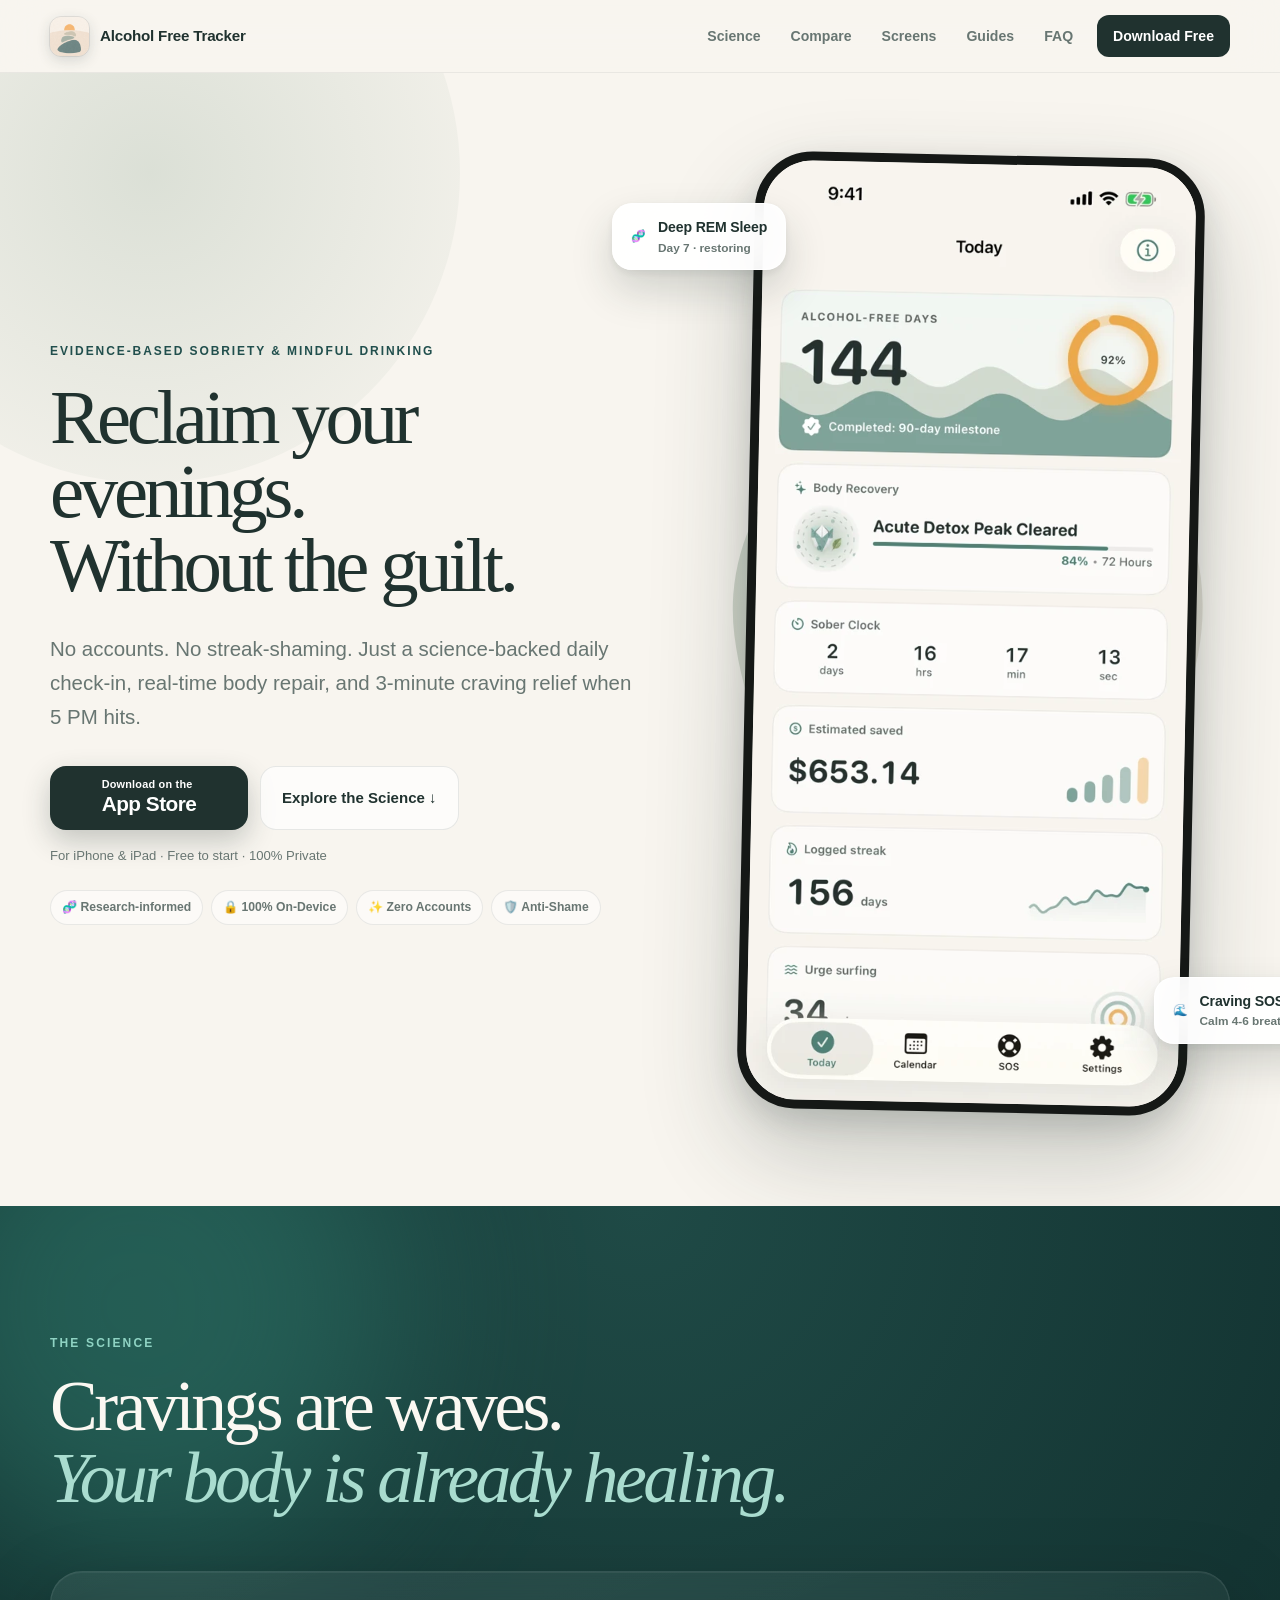
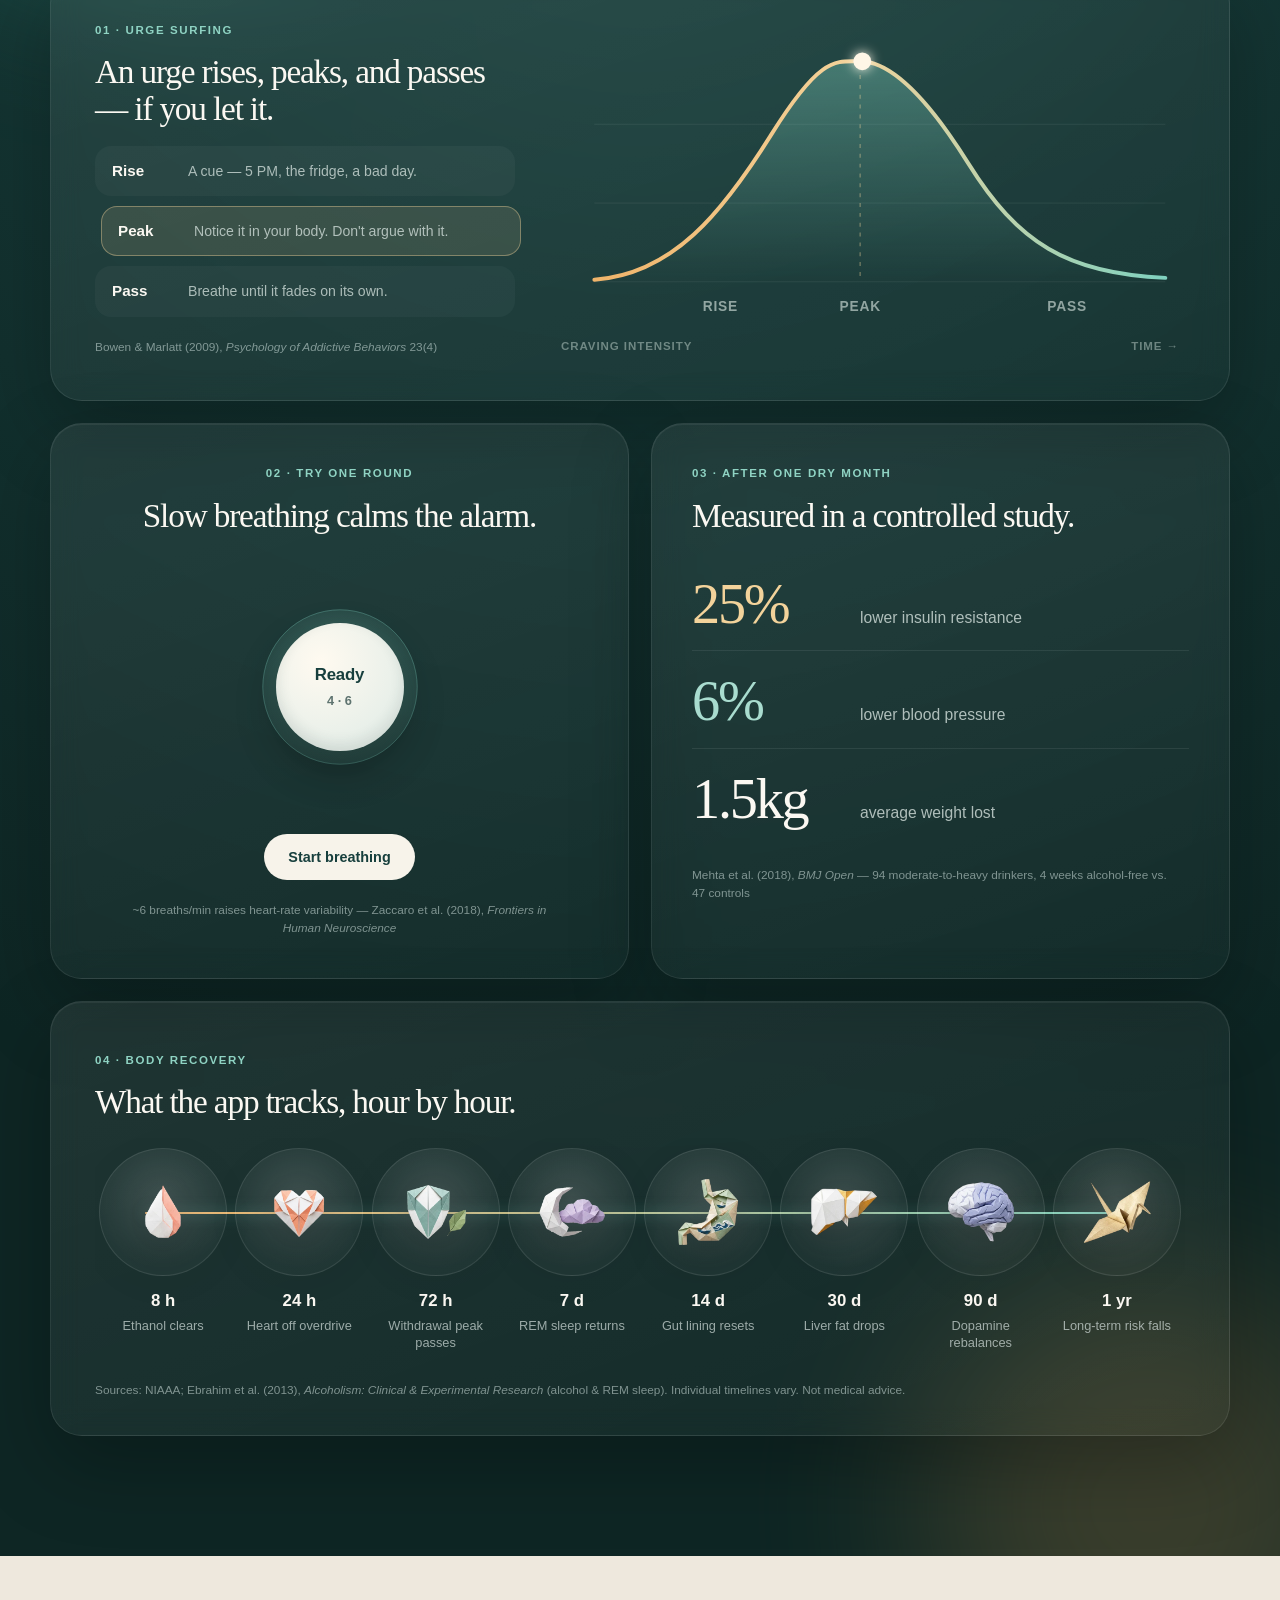
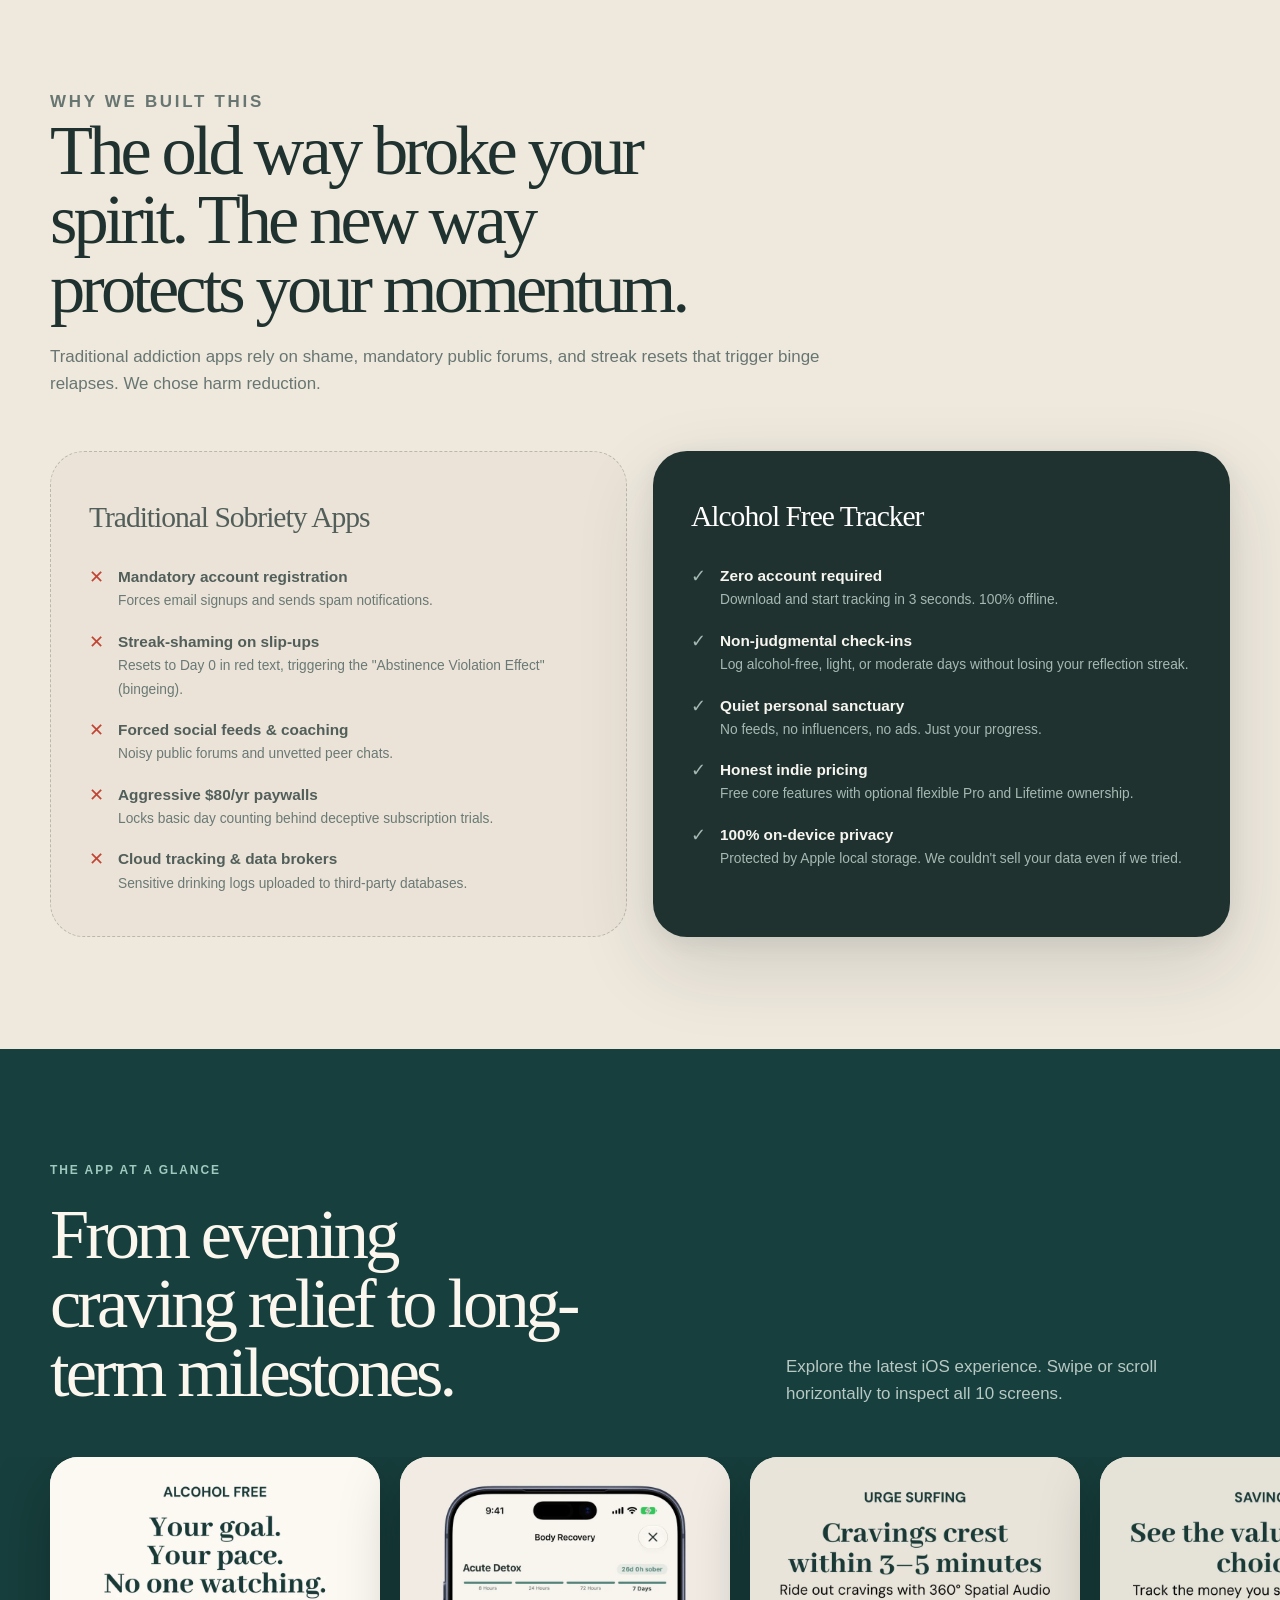
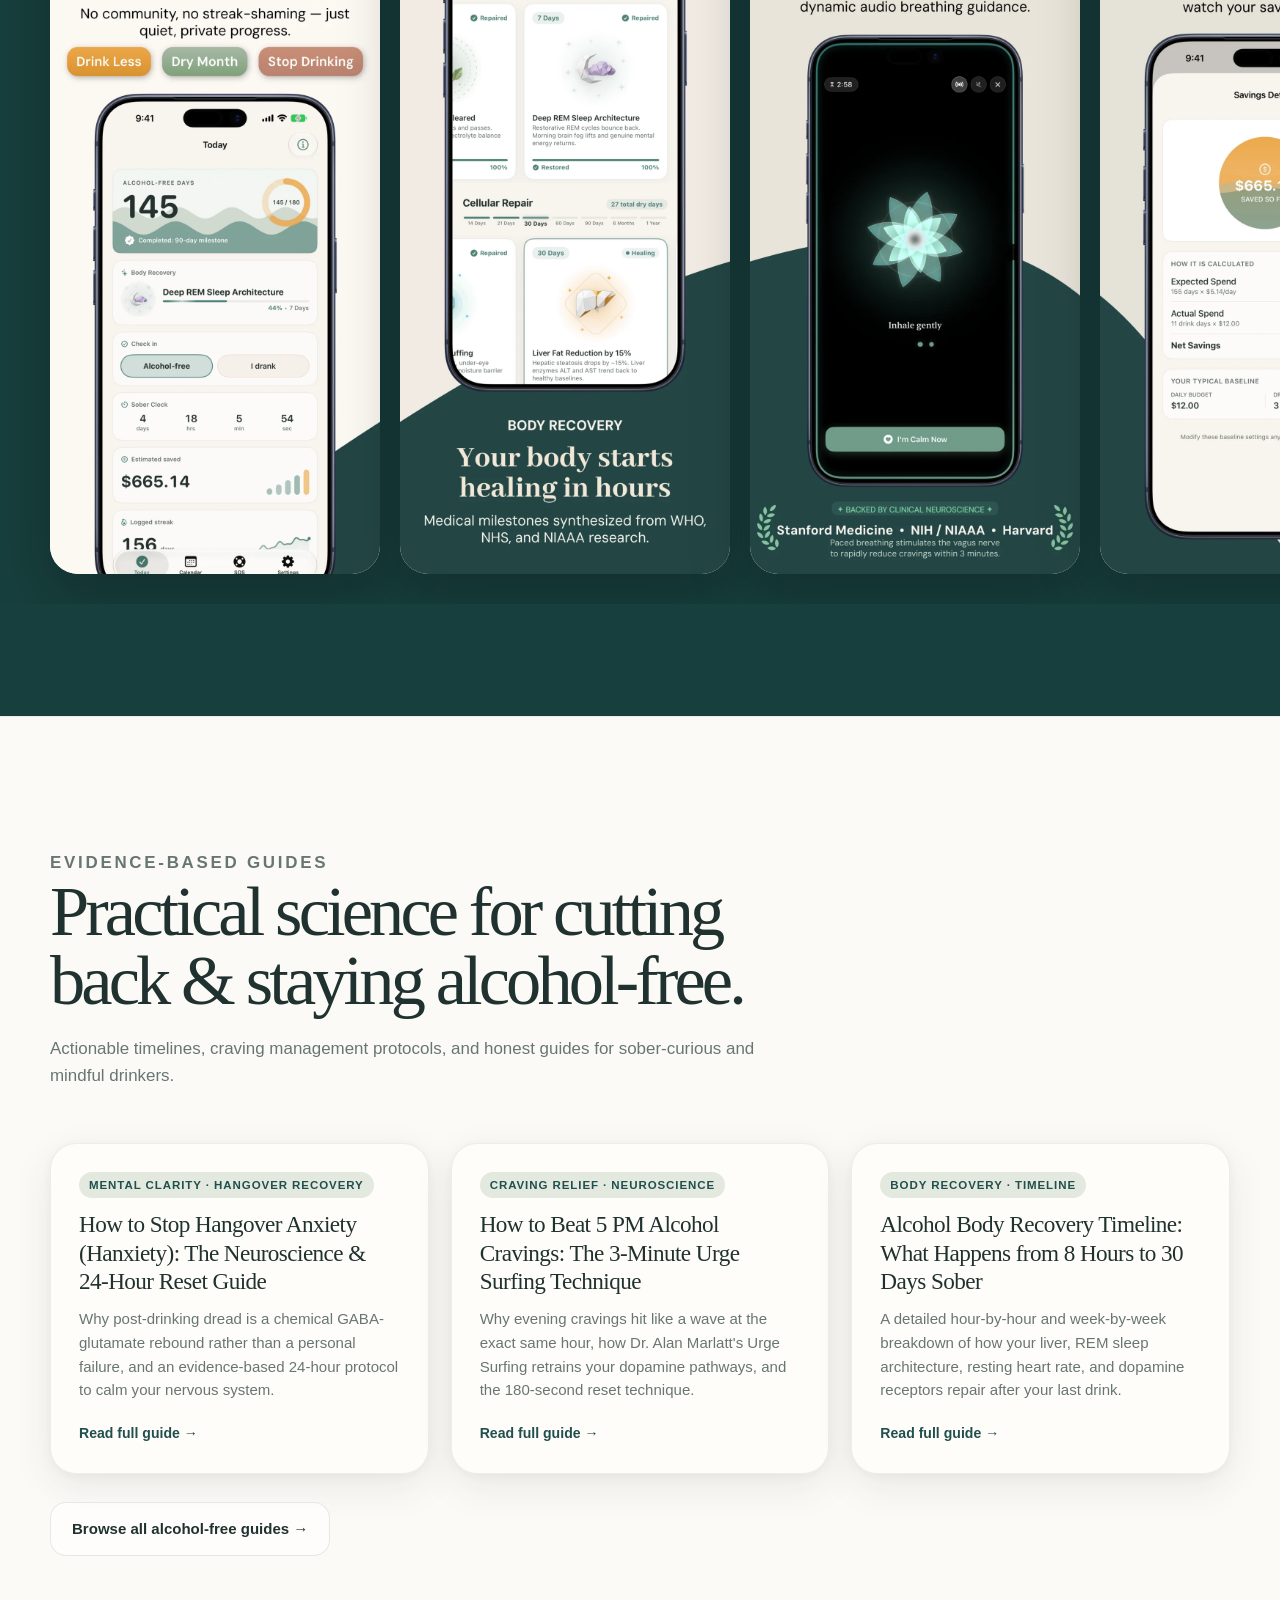
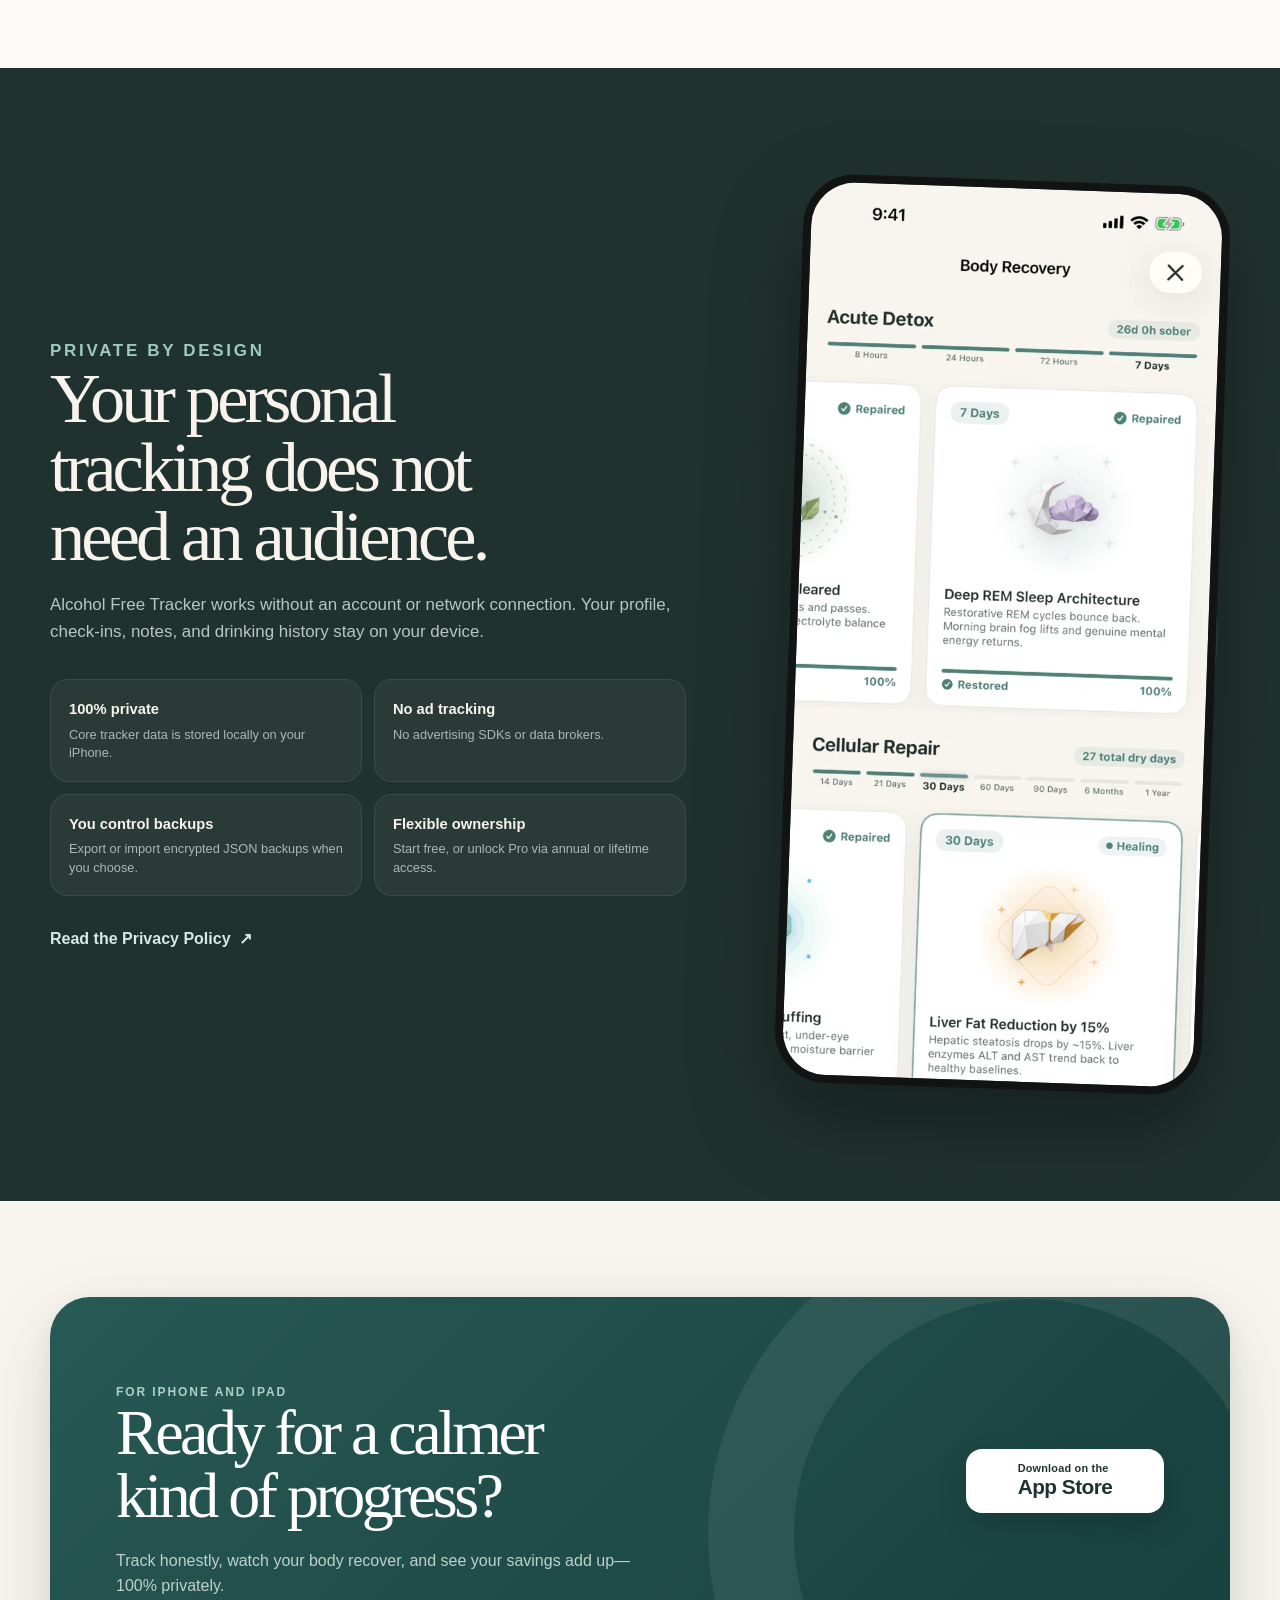
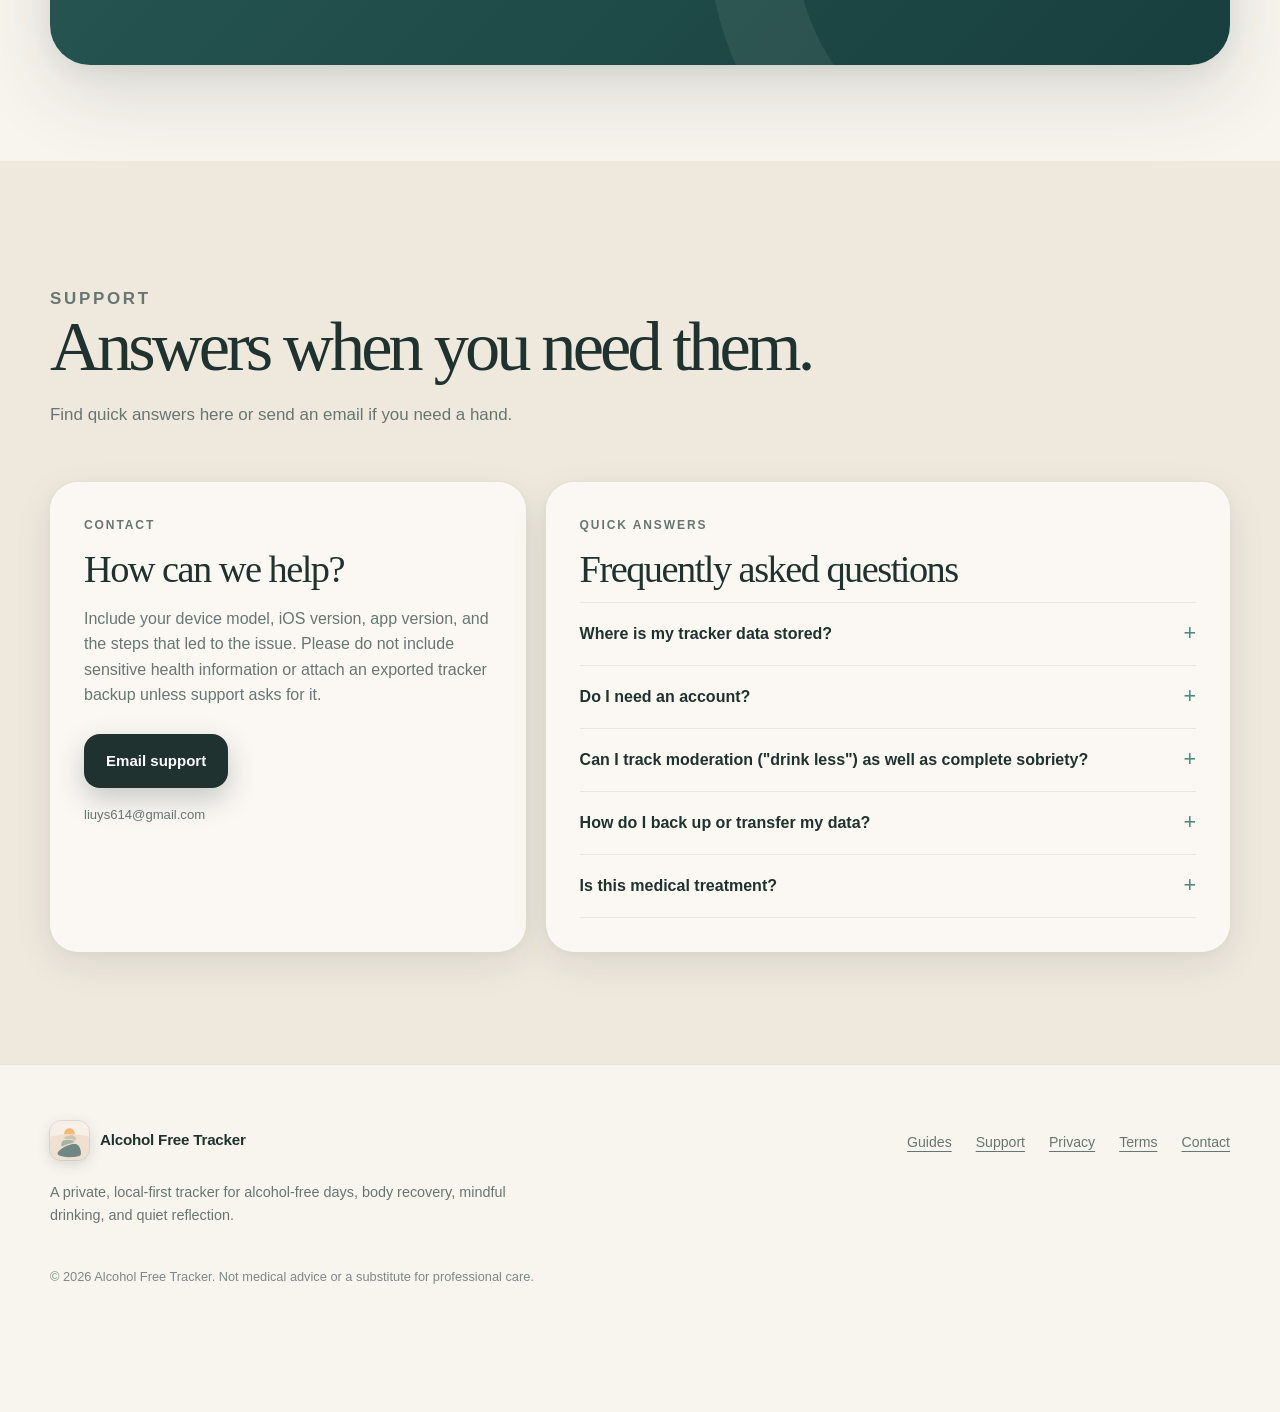
==== commit f911d912: "SEO: publish guide hangover-anxiety-hanxiety-recovery-guide" ====
--- a/index.html
+++ b/index.html
@@ -4,7 +4,7 @@
     <meta charset="utf-8">
     <meta name="viewport" content="width=device-width, initial-scale=1">
     <meta name="referrer" content="origin-when-cross-origin">
-    <meta name="apple-itunes-app" content="app-id=6791035303, app-argument=https://liuys614.github.io/AlcoholFreeTracker-Website/">
+    <meta name="apple-itunes-app" content="app-id=6791035303, affiliate-data=pt=1793695638&ct=web_smart_banner, app-argument=https://liuys614.github.io/AlcoholFreeTracker-Website/">
     <meta name="description" content="Alcohol Free Tracker is a 100% private, local-first iPhone and iPad app for tracking alcohol-free days, body recovery milestones, urge surfing, and drink savings.">
     <meta name="theme-color" content="#F7F4EE">
     <link rel="canonical" href="https://liuys614.github.io/AlcoholFreeTracker-Website/">
@@ -370,6 +370,12 @@
           </div>
           <div class="guides-preview-grid" id="home-guides-list">
             <article class="guide-card">
+              <span class="guide-tag">Mental Clarity · Hangover Recovery</span>
+              <h3><a href="guides/hangover-anxiety-hanxiety-recovery-guide.html">How to Stop Hangover Anxiety (Hanxiety): The Neuroscience &amp; 24-Hour Reset Guide</a></h3>
+              <p>Why post-drinking dread is a chemical GABA-glutamate rebound rather than a personal failure, and an evidence-based 24-hour protocol to calm your nervous system.</p>
+              <a class="guide-read-link" href="guides/hangover-anxiety-hanxiety-recovery-guide.html">Read full guide &rarr;</a>
+            </article>
+            <article class="guide-card">
               <span class="guide-tag">Craving Relief · Neuroscience</span>
               <h3><a href="guides/how-to-survive-evening-alcohol-cravings-urge-surfing.html">How to Beat 5 PM Alcohol Cravings: The 3-Minute Urge Surfing Technique</a></h3>
               <p>Why evening cravings hit like a wave at the exact same hour, how Dr. Alan Marlatt&#x27;s Urge Surfing retrains your dopamine pathways, and the 180-second reset technique.</p>
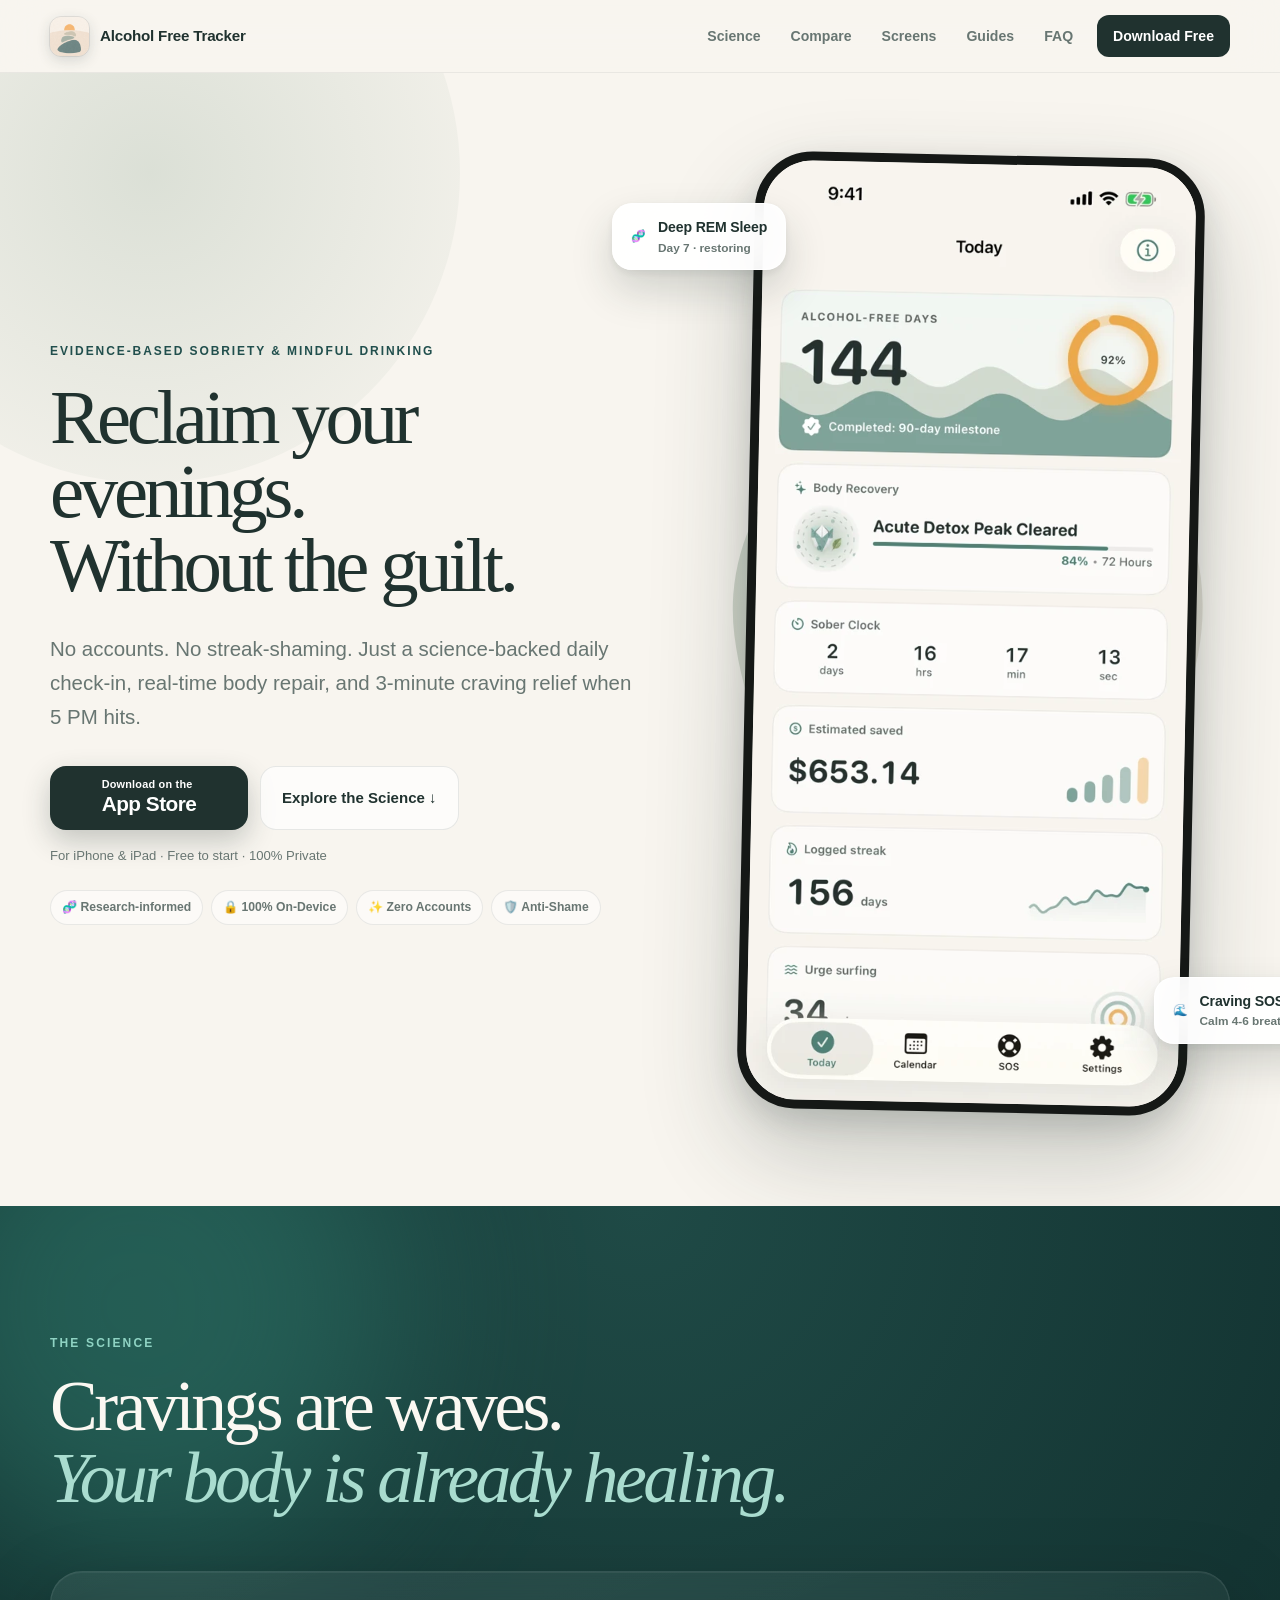
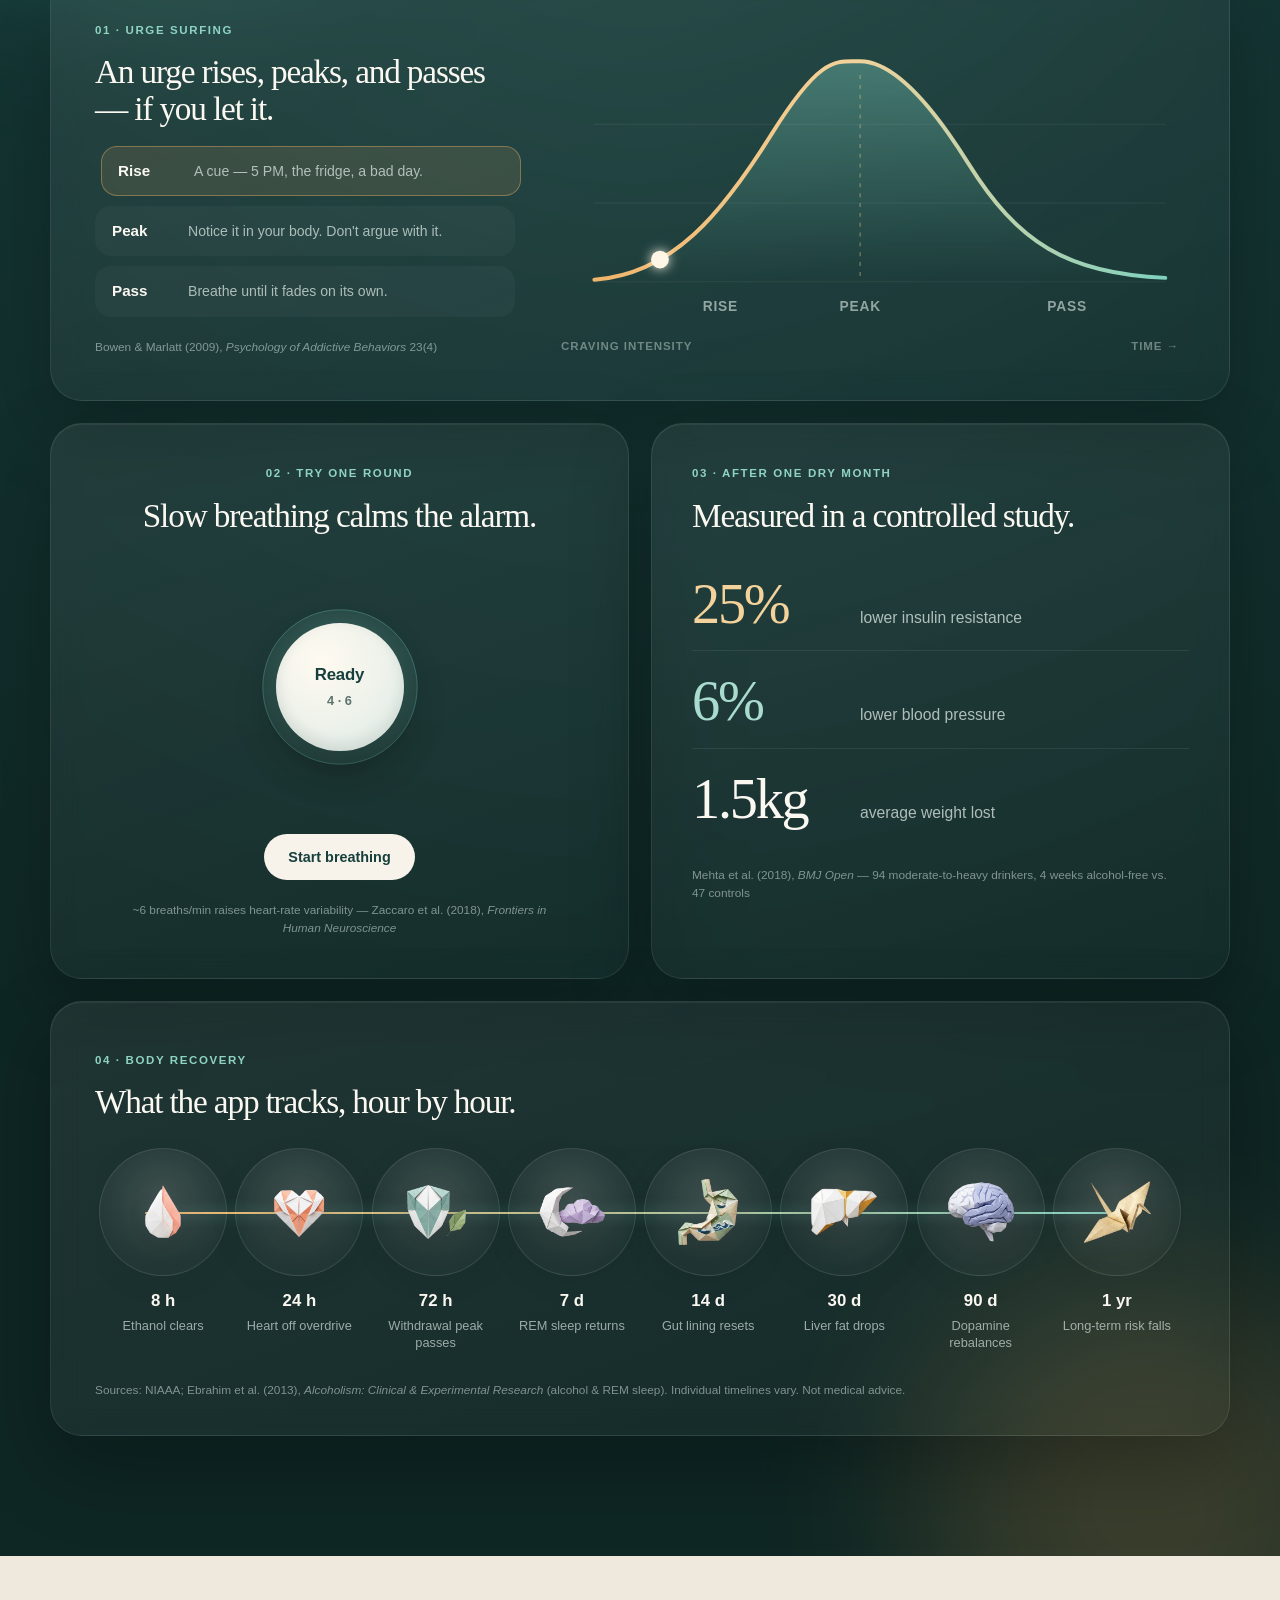
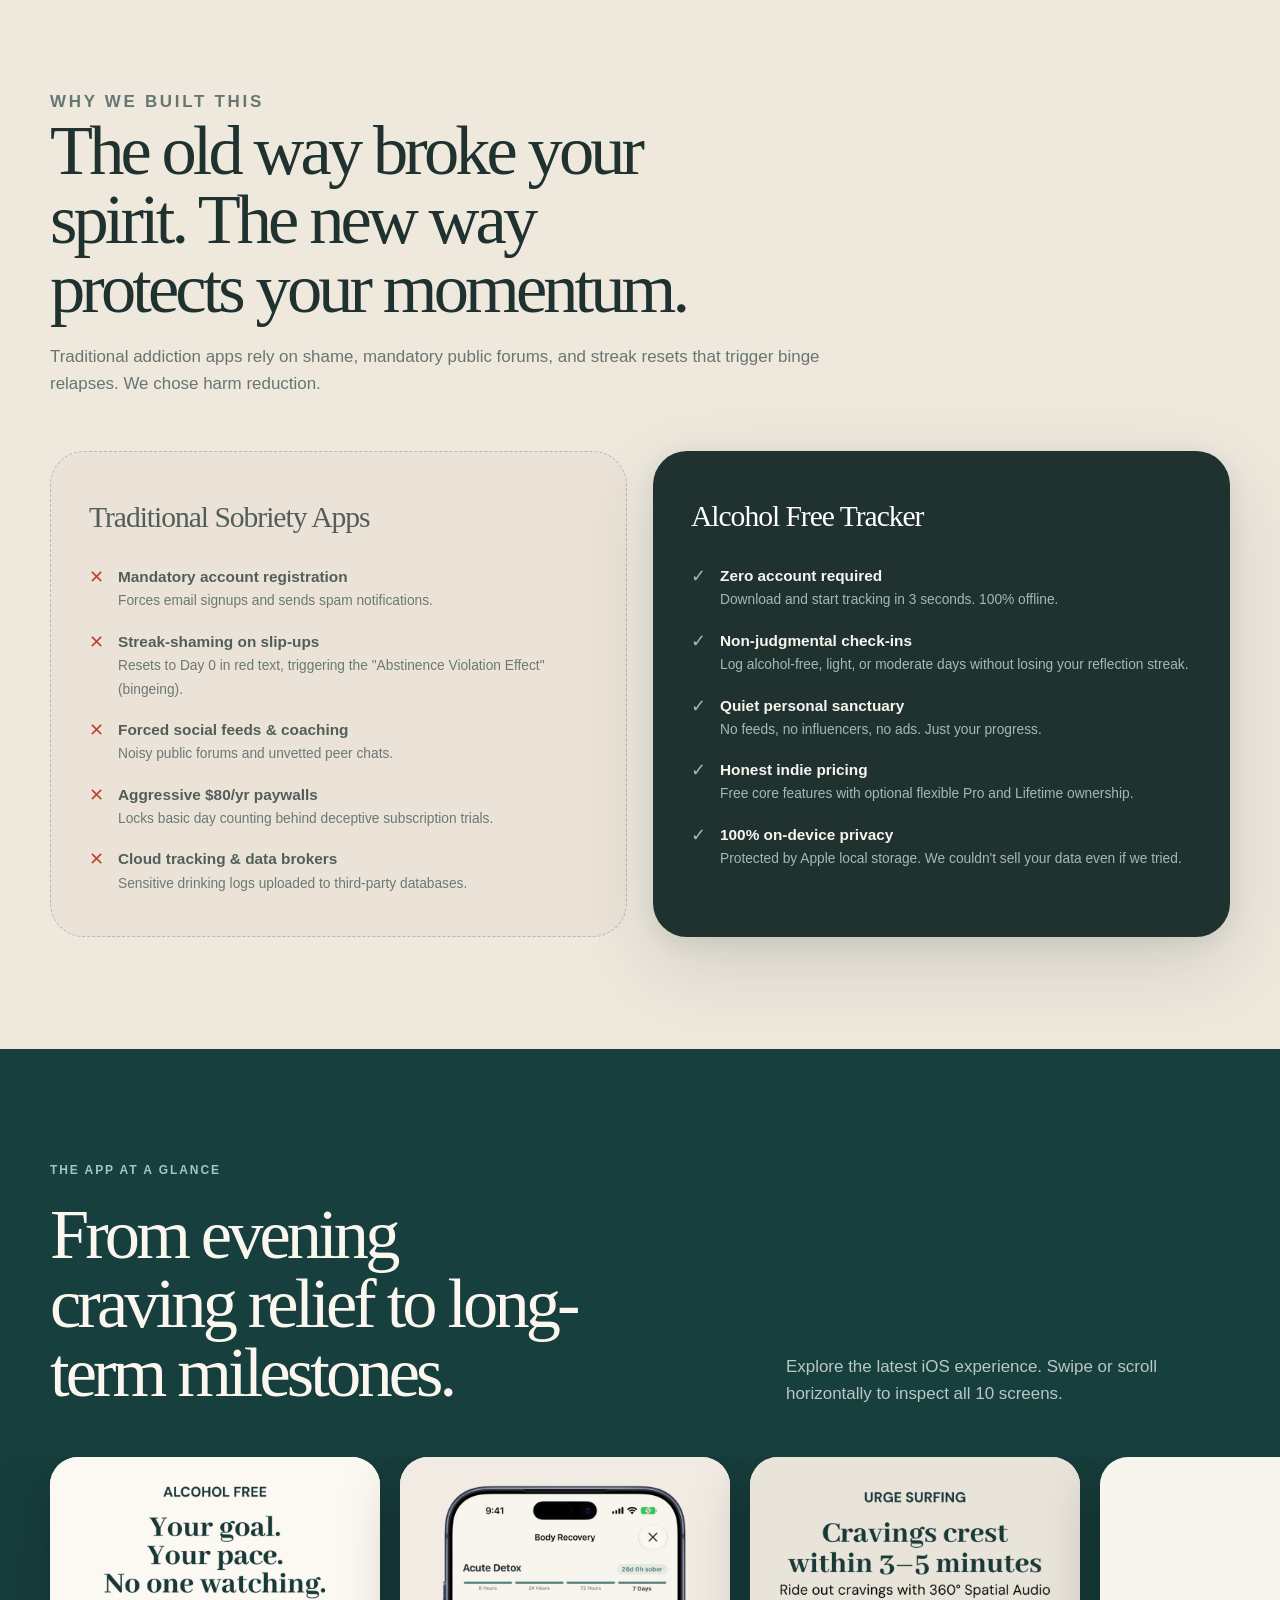
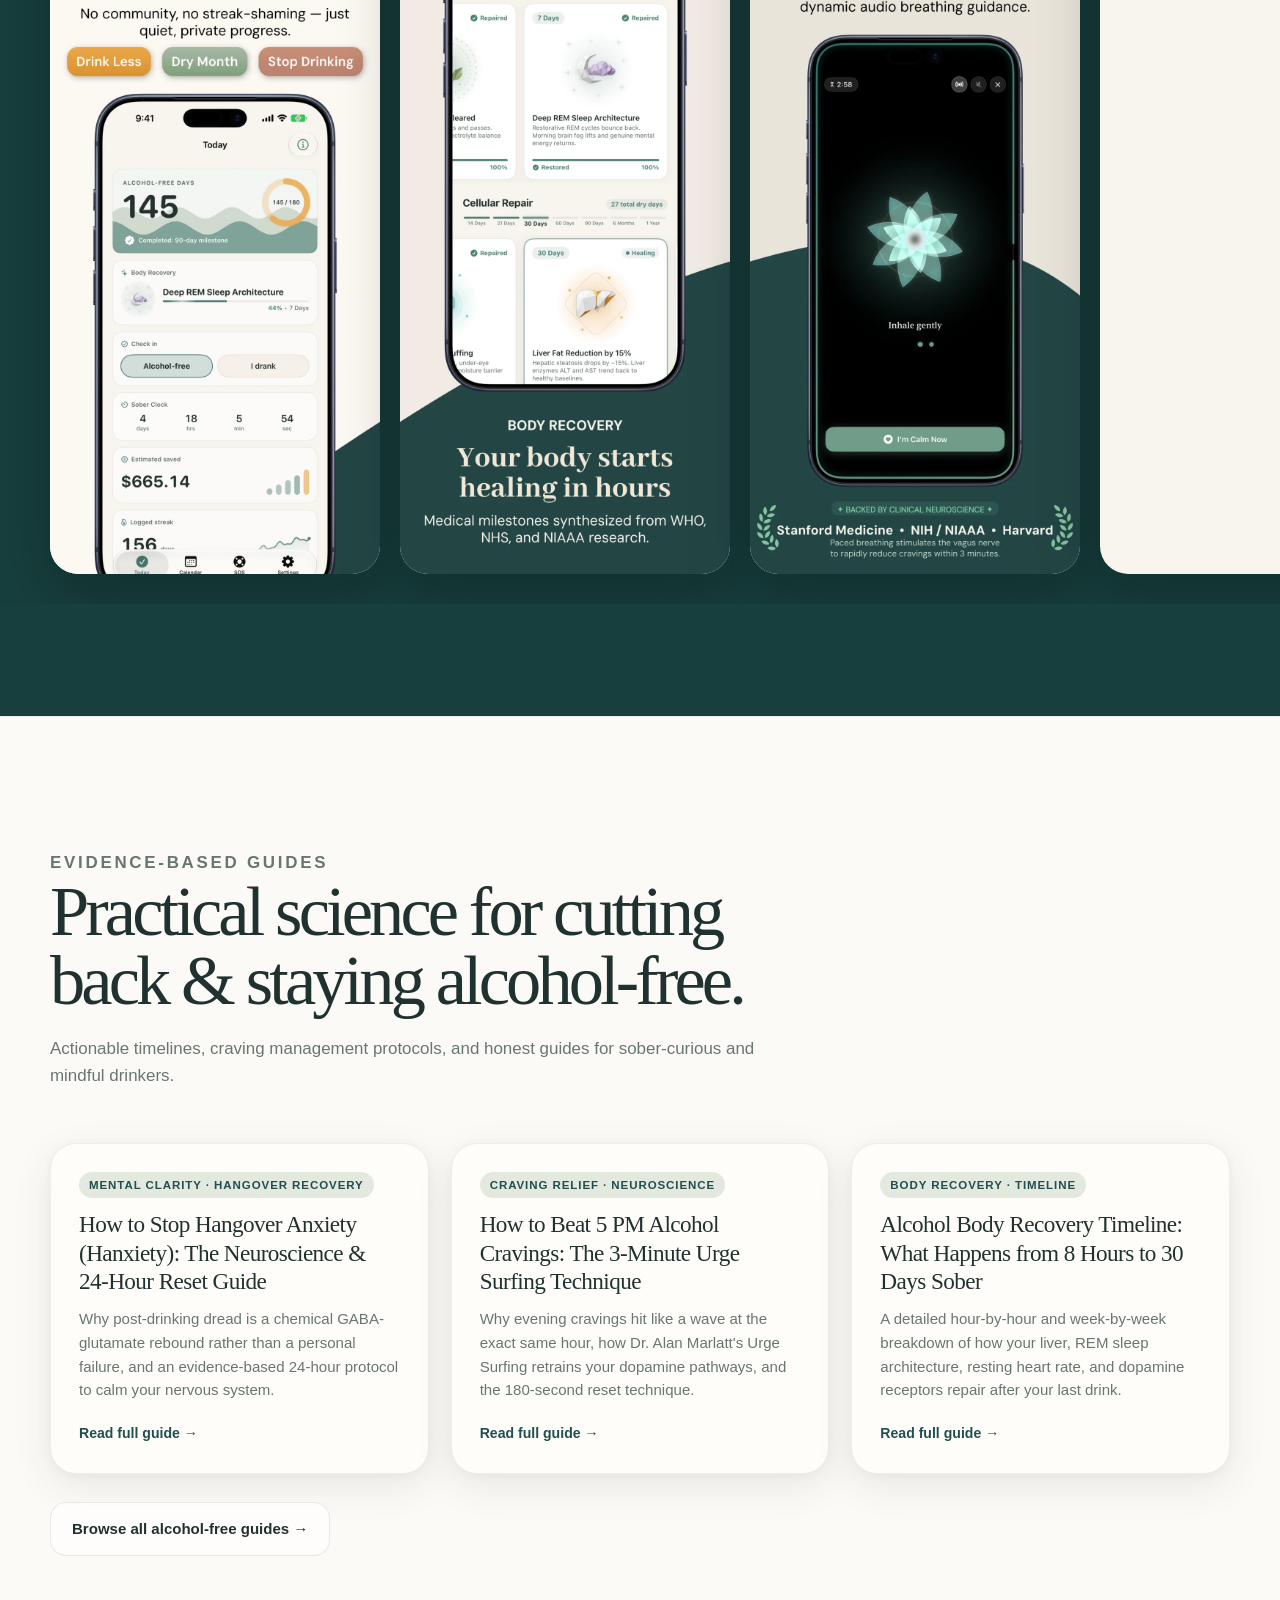
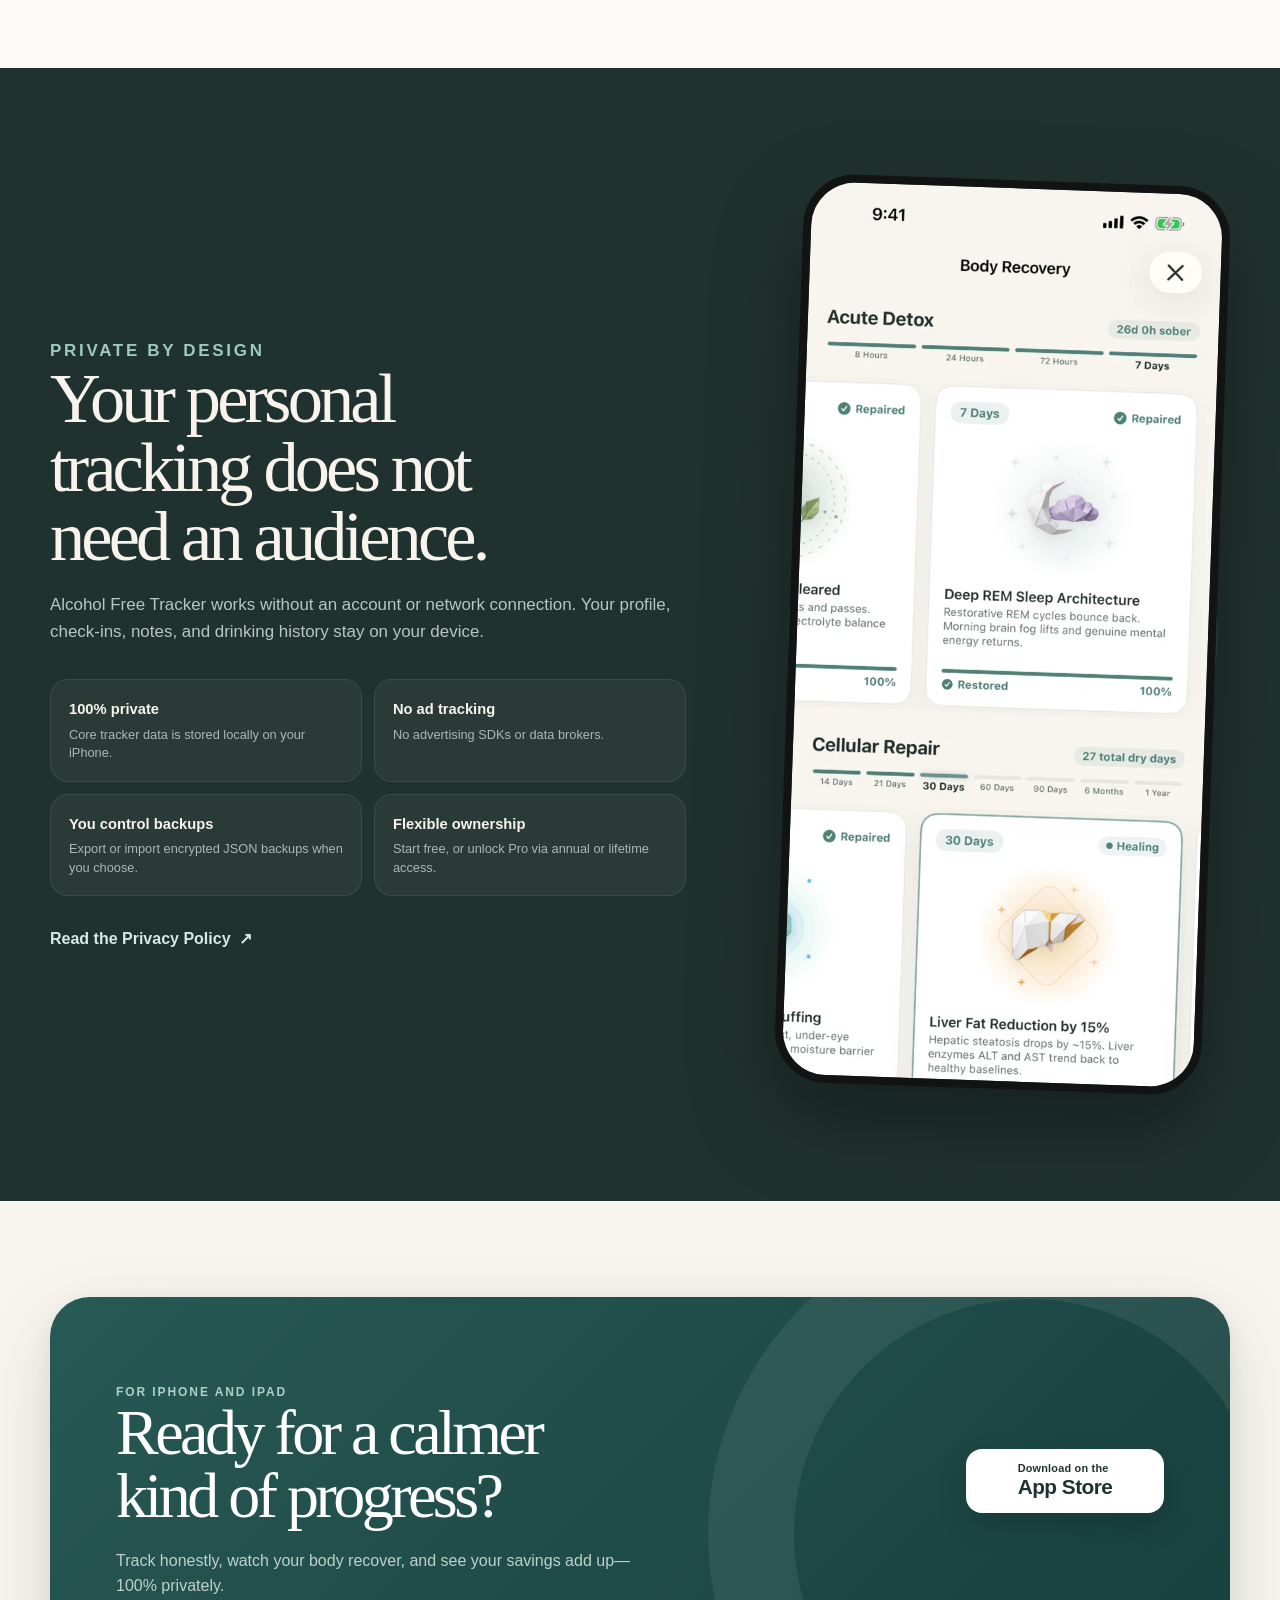
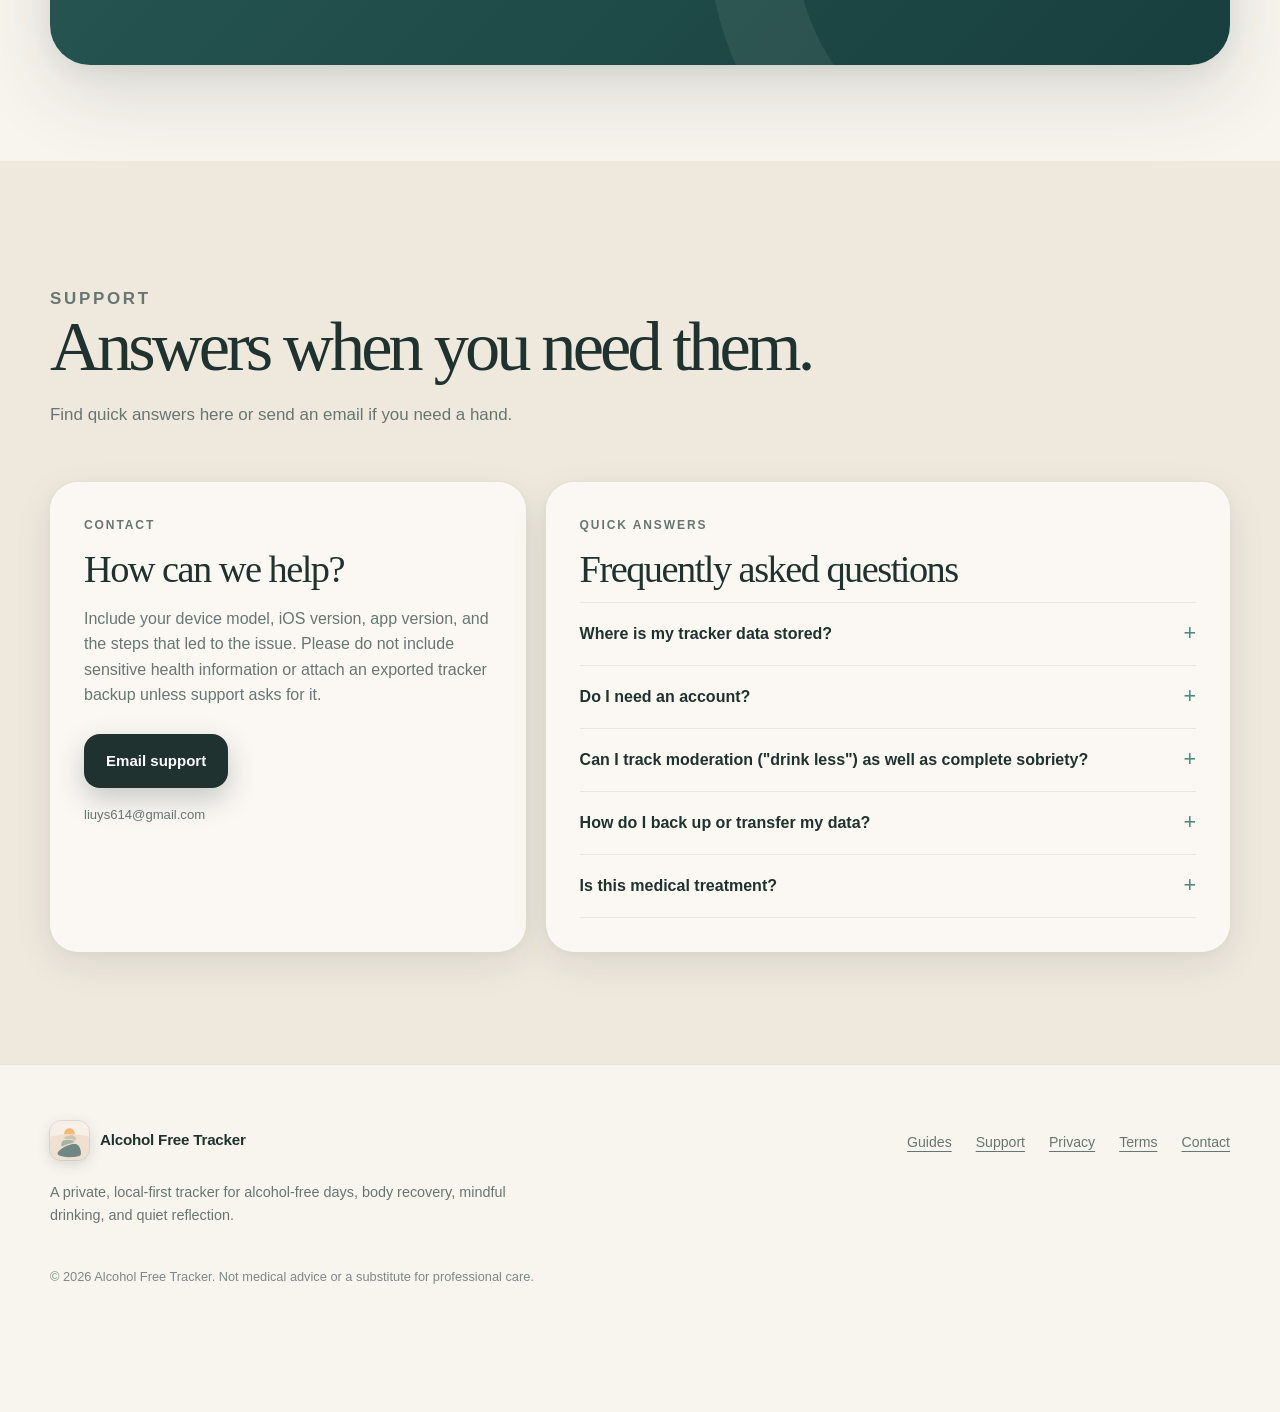
==== commit 2f722adf: "chore(seo): add Google Search Console verification meta tag and html file" ====
--- a/index.html
+++ b/index.html
@@ -4,6 +4,7 @@
     <meta charset="utf-8">
     <meta name="viewport" content="width=device-width, initial-scale=1">
     <meta name="referrer" content="origin-when-cross-origin">
+    <meta name="google-site-verification" content="K5F-sYZSm57XOxhOS83QwMAPIyXXQcEvUUNpRpUJlzs">
     <meta name="apple-itunes-app" content="app-id=6791035303, affiliate-data=pt=1793695638&ct=web_smart_banner, app-argument=https://liuys614.github.io/AlcoholFreeTracker-Website/">
     <meta name="description" content="Alcohol Free Tracker is a 100% private, local-first iPhone and iPad app for tracking alcohol-free days, body recovery milestones, urge surfing, and drink savings.">
     <meta name="theme-color" content="#F7F4EE">
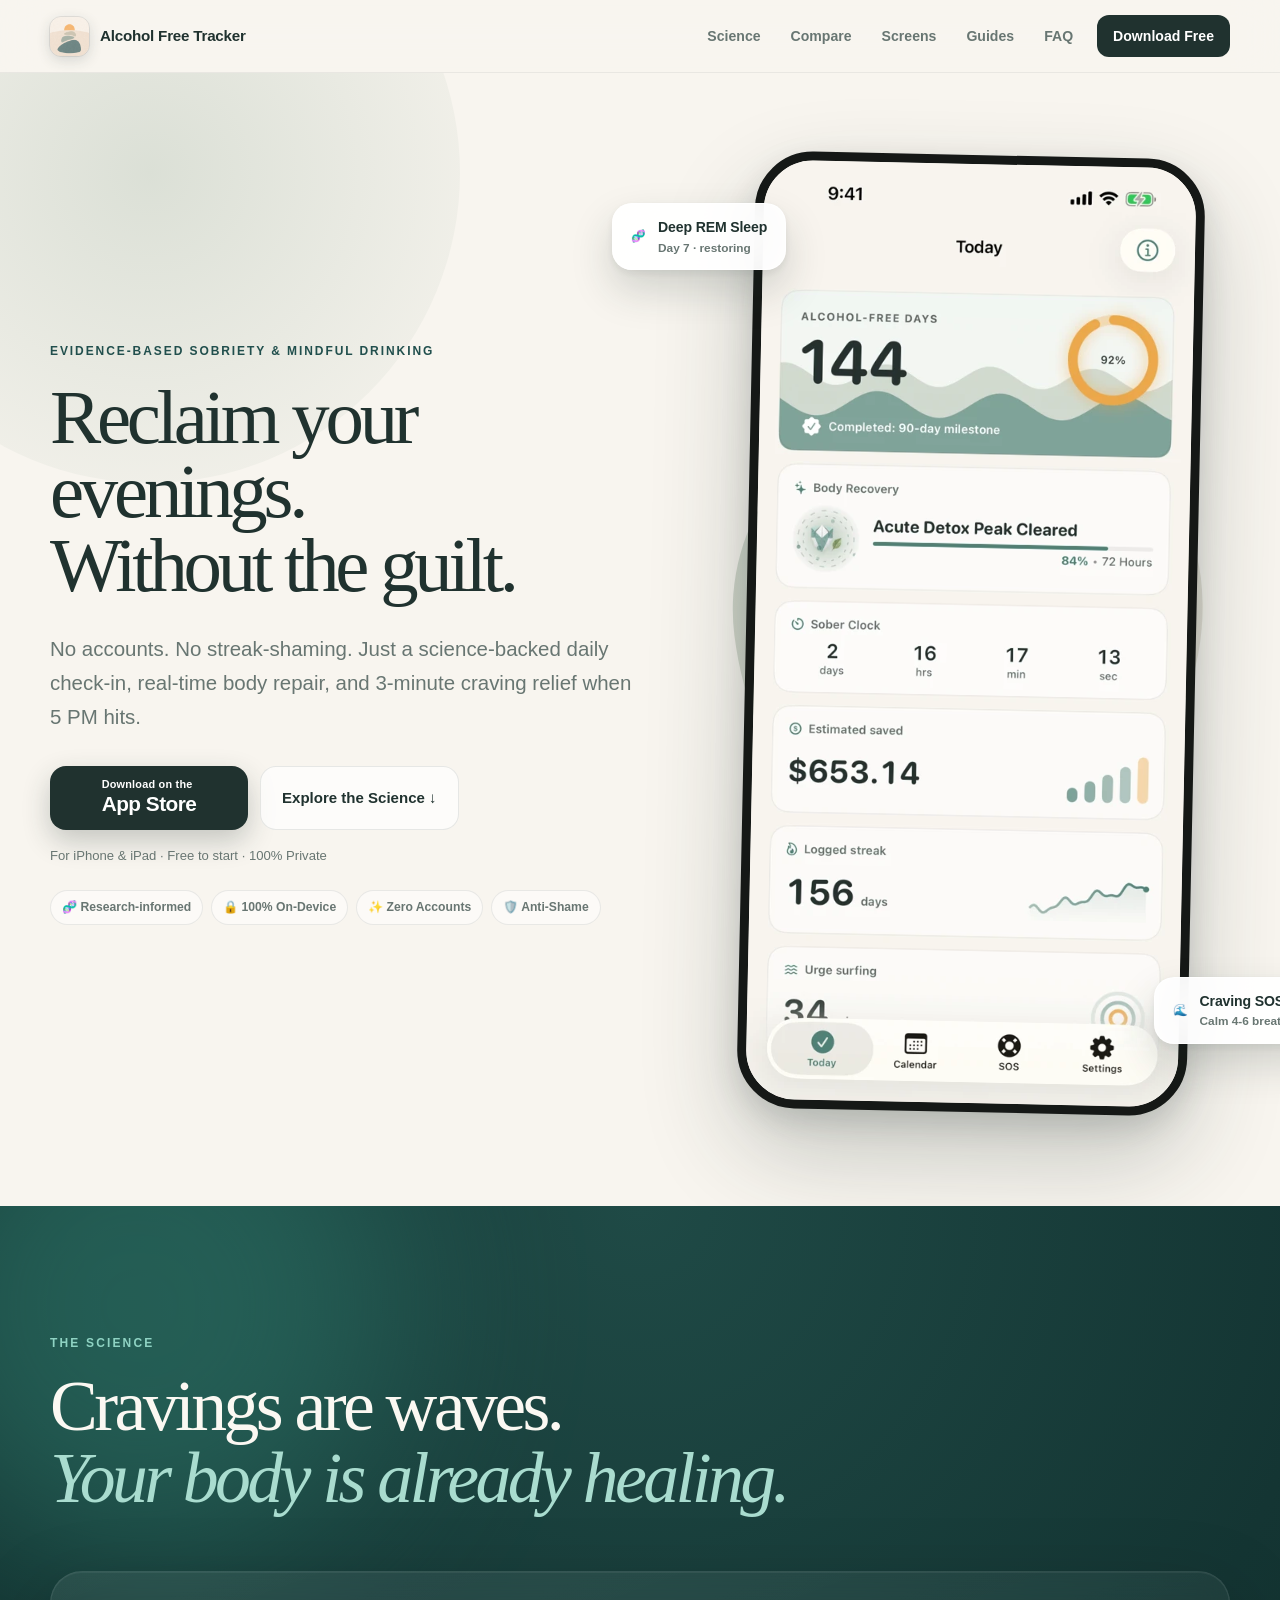
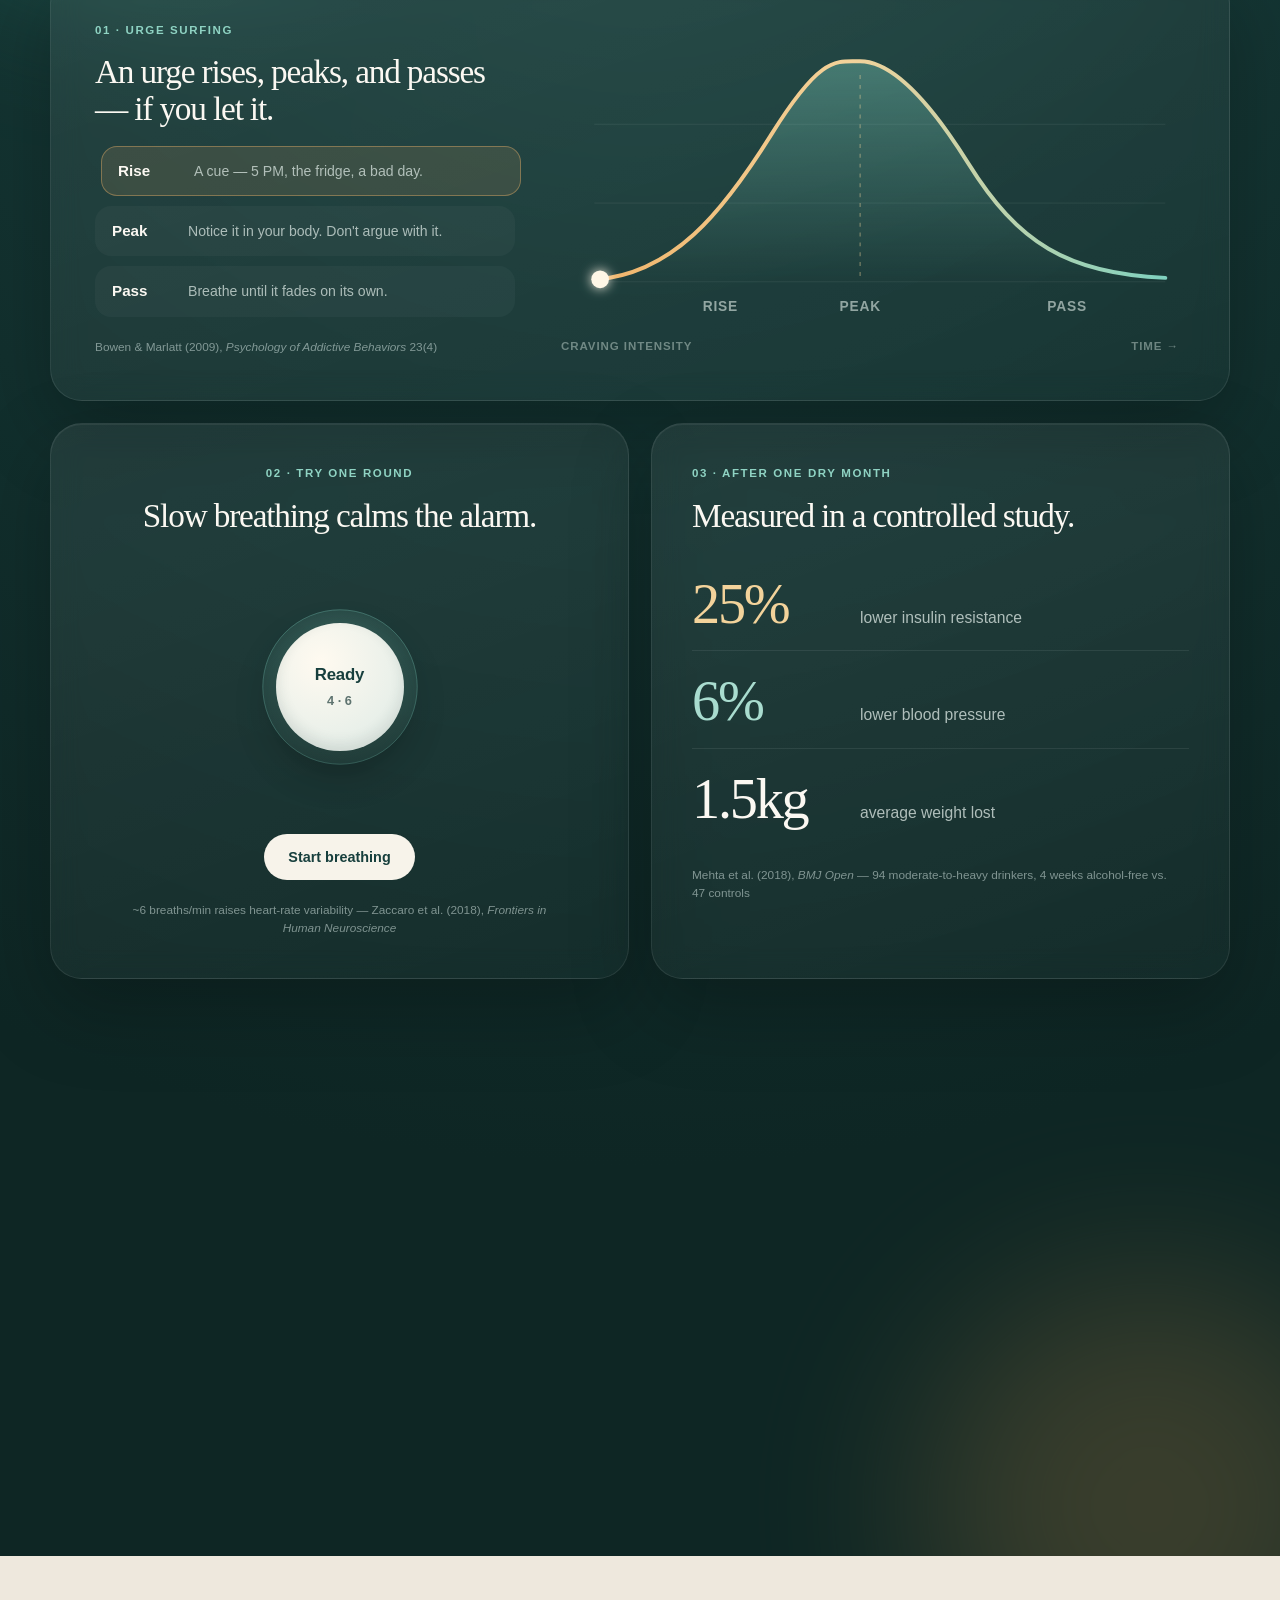
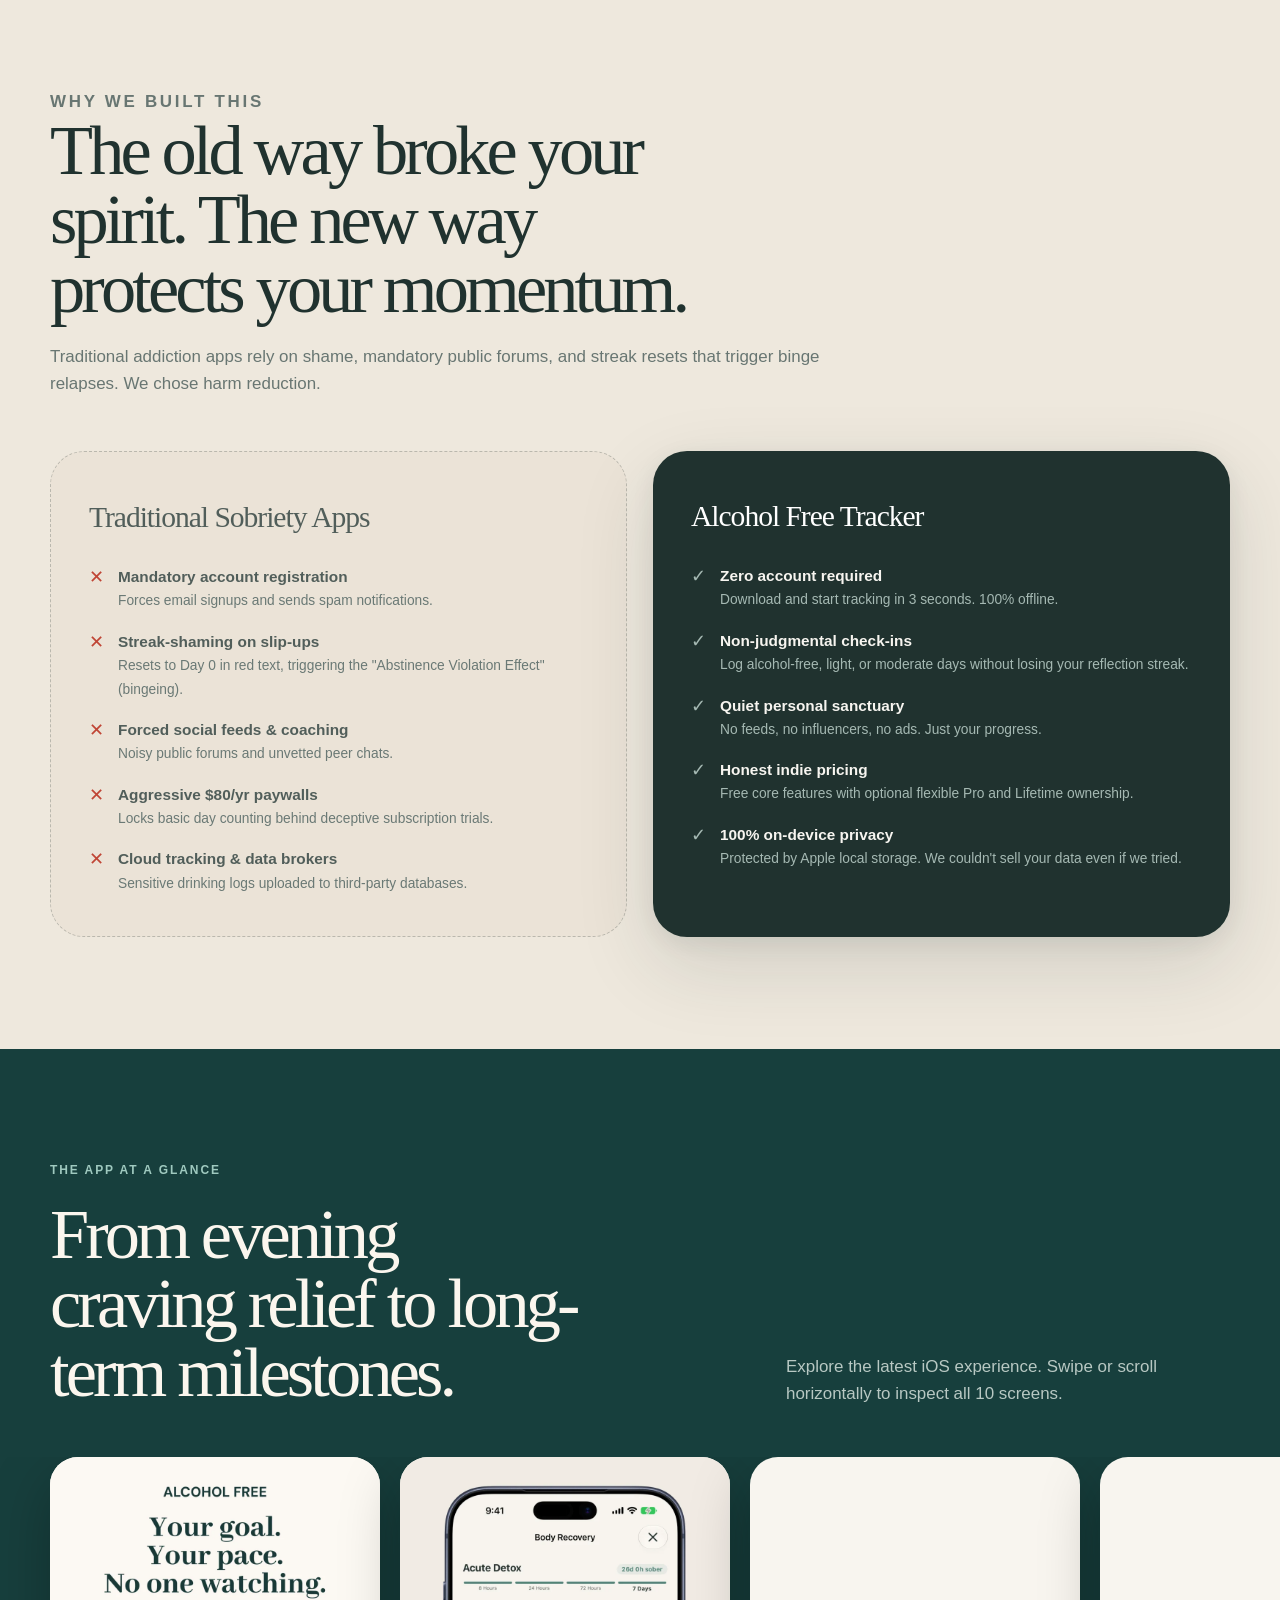
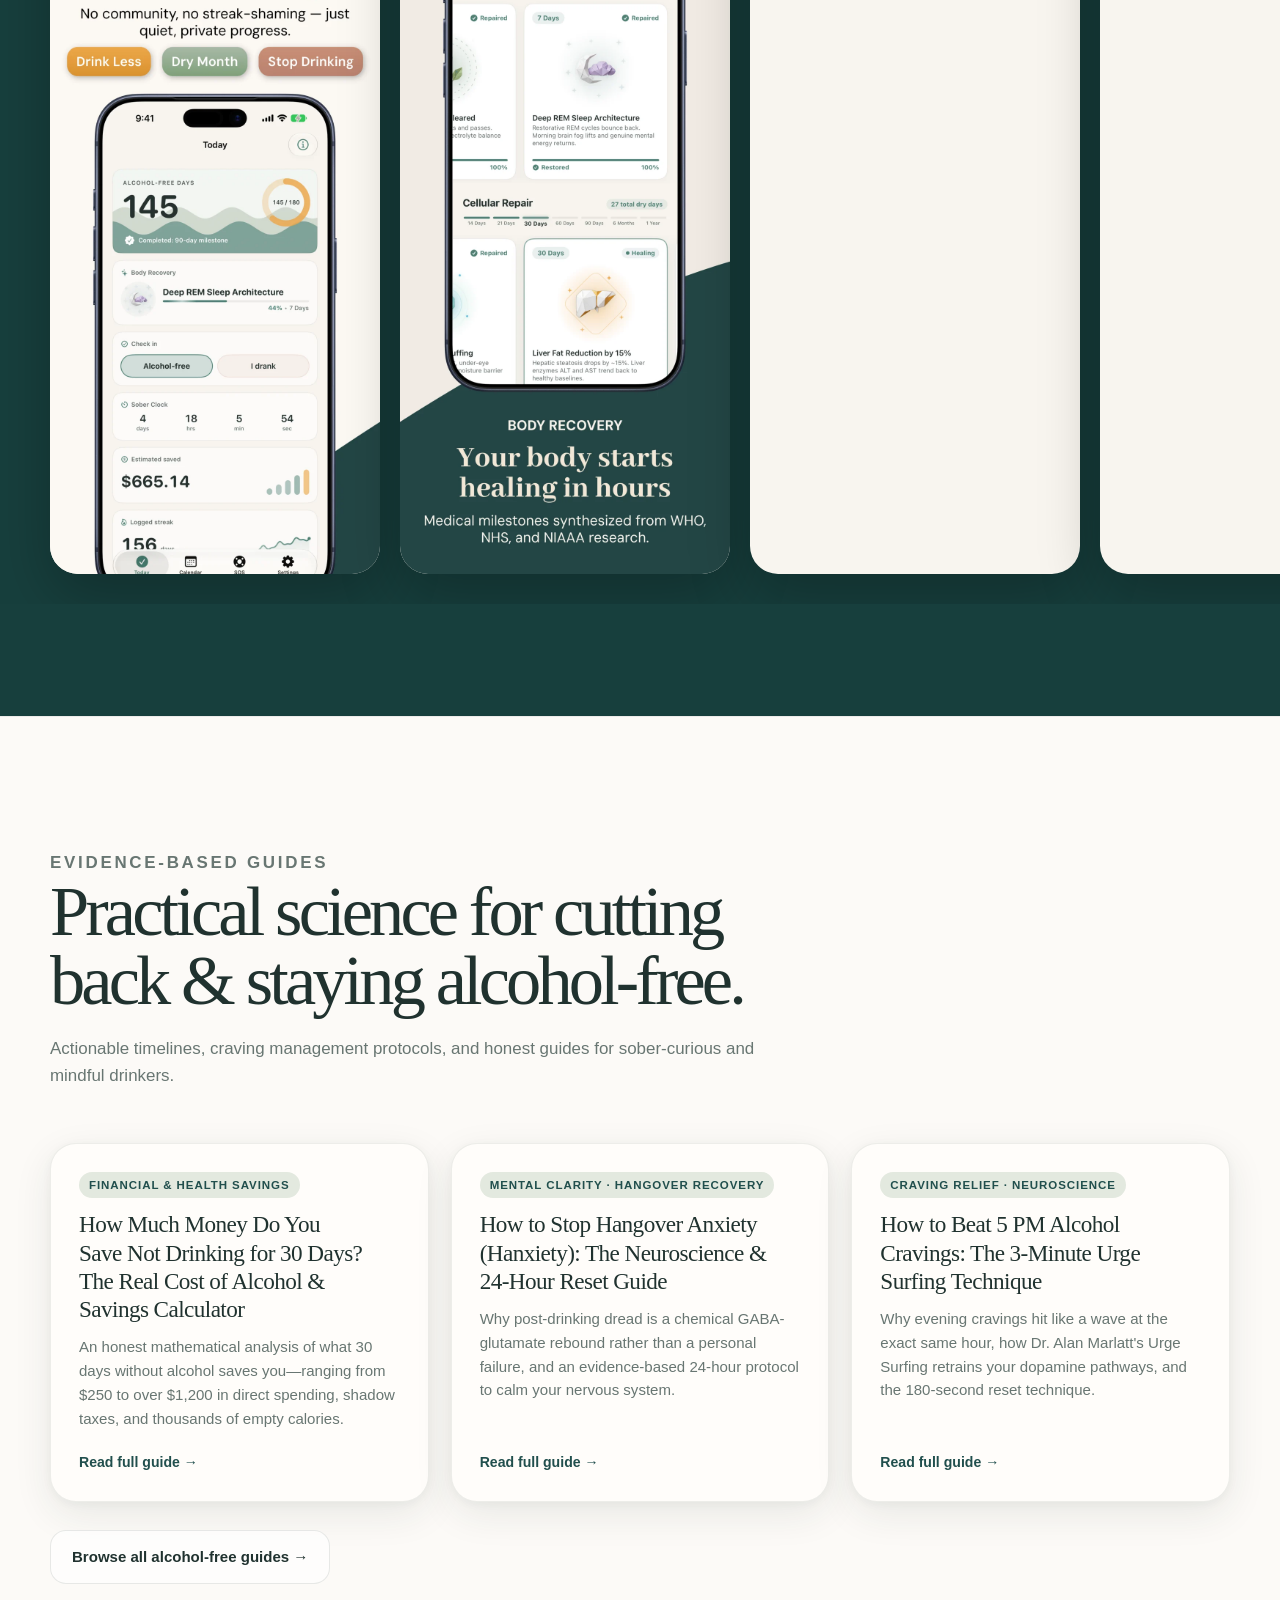
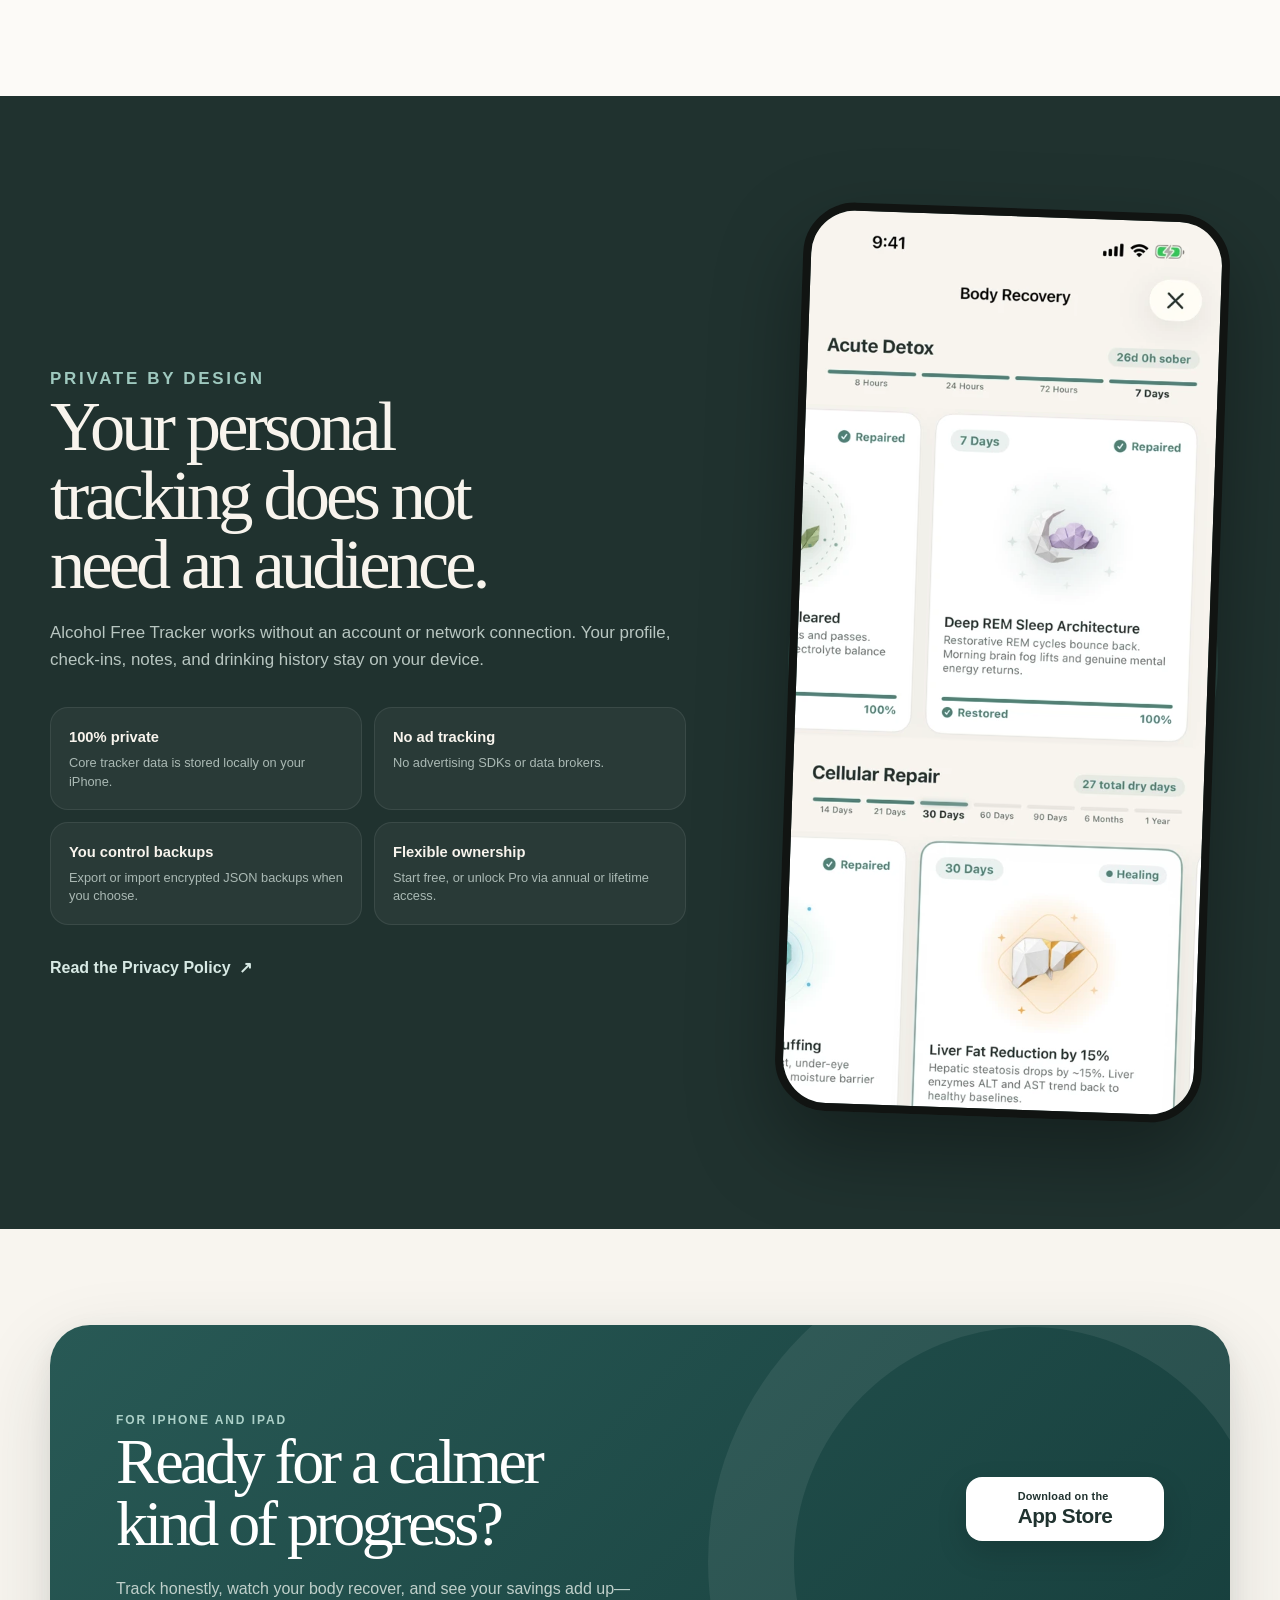
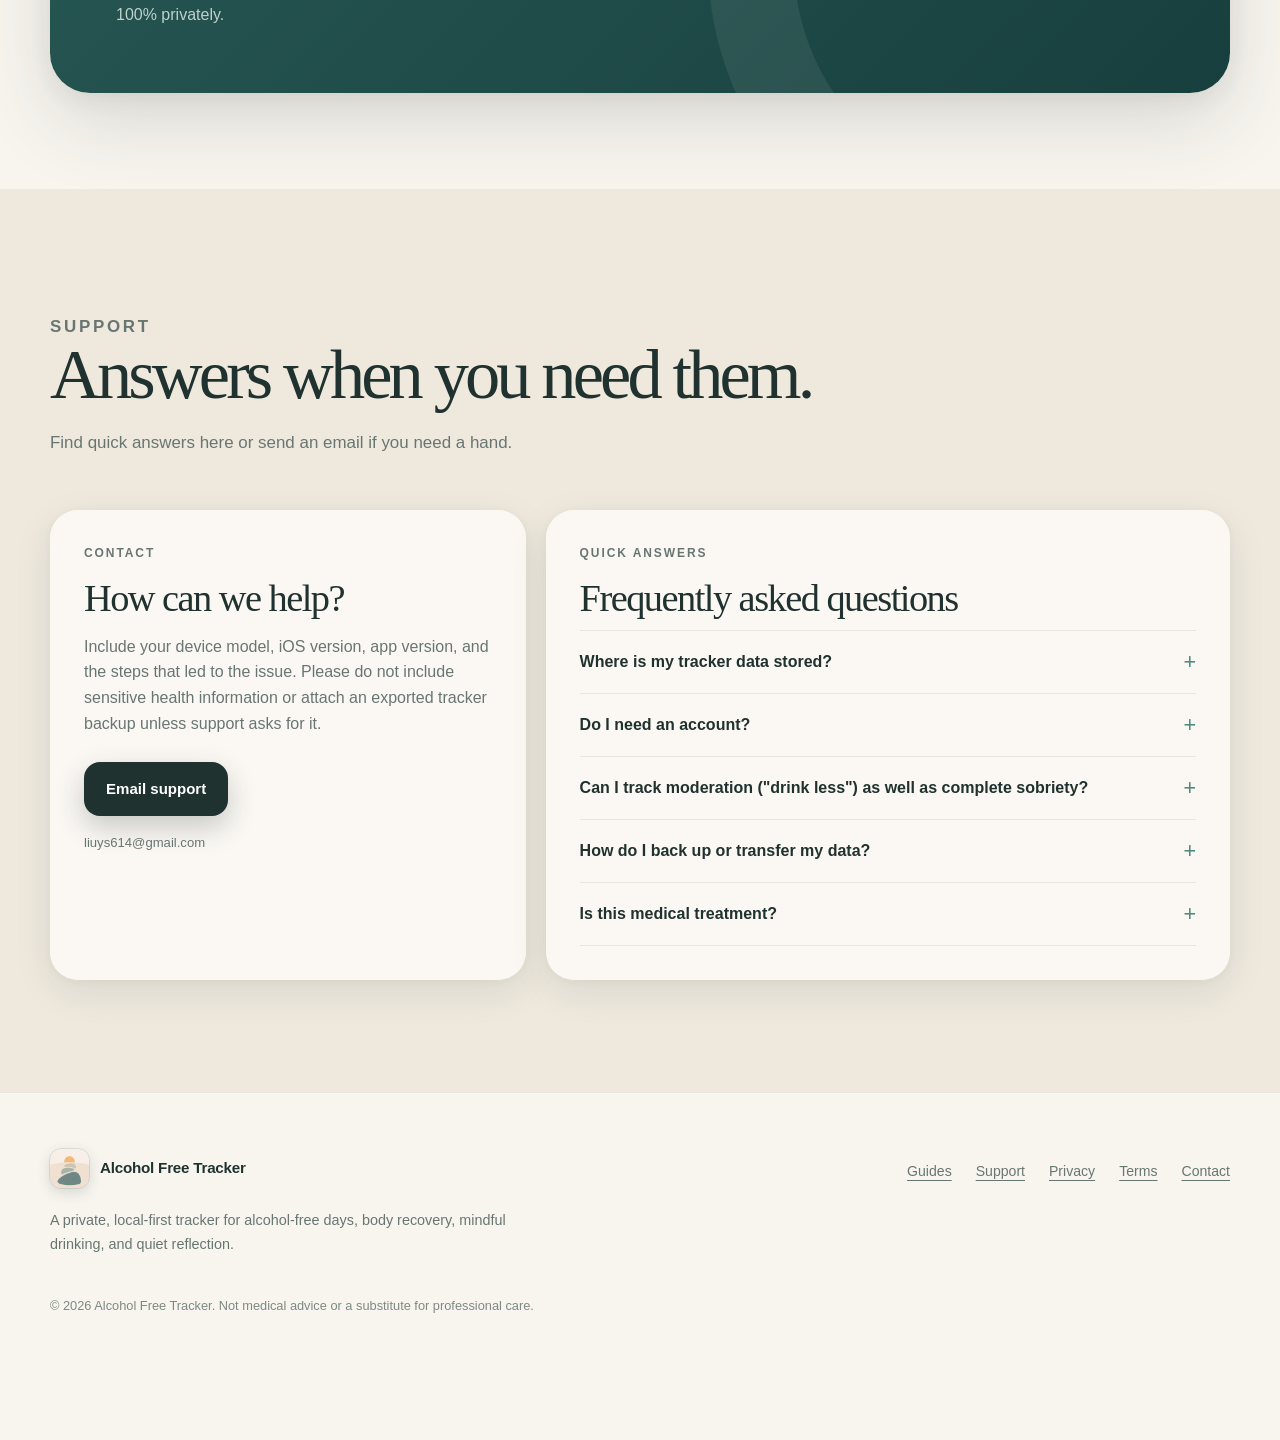
==== commit 7a95ee65: "SEO: publish guide how-much-money-you-save-not-drinking-30-days" ====
--- a/index.html
+++ b/index.html
@@ -371,6 +371,12 @@
           </div>
           <div class="guides-preview-grid" id="home-guides-list">
             <article class="guide-card">
+              <span class="guide-tag">Financial &amp; Health Savings</span>
+              <h3><a href="guides/how-much-money-you-save-not-drinking-30-days.html">How Much Money Do You Save Not Drinking for 30 Days? The Real Cost of Alcohol &amp; Savings Calculator</a></h3>
+              <p>An honest mathematical analysis of what 30 days without alcohol saves you—ranging from $250 to over $1,200 in direct spending, shadow taxes, and thousands of empty calories.</p>
+              <a class="guide-read-link" href="guides/how-much-money-you-save-not-drinking-30-days.html">Read full guide &rarr;</a>
+            </article>
+            <article class="guide-card">
               <span class="guide-tag">Mental Clarity · Hangover Recovery</span>
               <h3><a href="guides/hangover-anxiety-hanxiety-recovery-guide.html">How to Stop Hangover Anxiety (Hanxiety): The Neuroscience &amp; 24-Hour Reset Guide</a></h3>
               <p>Why post-drinking dread is a chemical GABA-glutamate rebound rather than a personal failure, and an evidence-based 24-hour protocol to calm your nervous system.</p>
@@ -381,12 +387,6 @@
               <h3><a href="guides/how-to-survive-evening-alcohol-cravings-urge-surfing.html">How to Beat 5 PM Alcohol Cravings: The 3-Minute Urge Surfing Technique</a></h3>
               <p>Why evening cravings hit like a wave at the exact same hour, how Dr. Alan Marlatt&#x27;s Urge Surfing retrains your dopamine pathways, and the 180-second reset technique.</p>
               <a class="guide-read-link" href="guides/how-to-survive-evening-alcohol-cravings-urge-surfing.html">Read full guide &rarr;</a>
-            </article>
-            <article class="guide-card">
-              <span class="guide-tag">Body Recovery · Timeline</span>
-              <h3><a href="guides/alcohol-recovery-timeline-day-by-day.html">Alcohol Body Recovery Timeline: What Happens from 8 Hours to 30 Days Sober</a></h3>
-              <p>A detailed hour-by-hour and week-by-week breakdown of how your liver, REM sleep architecture, resting heart rate, and dopamine receptors repair after your last drink.</p>
-              <a class="guide-read-link" href="guides/alcohol-recovery-timeline-day-by-day.html">Read full guide &rarr;</a>
             </article>
           </div>
           <div style="margin-top: 28px;">
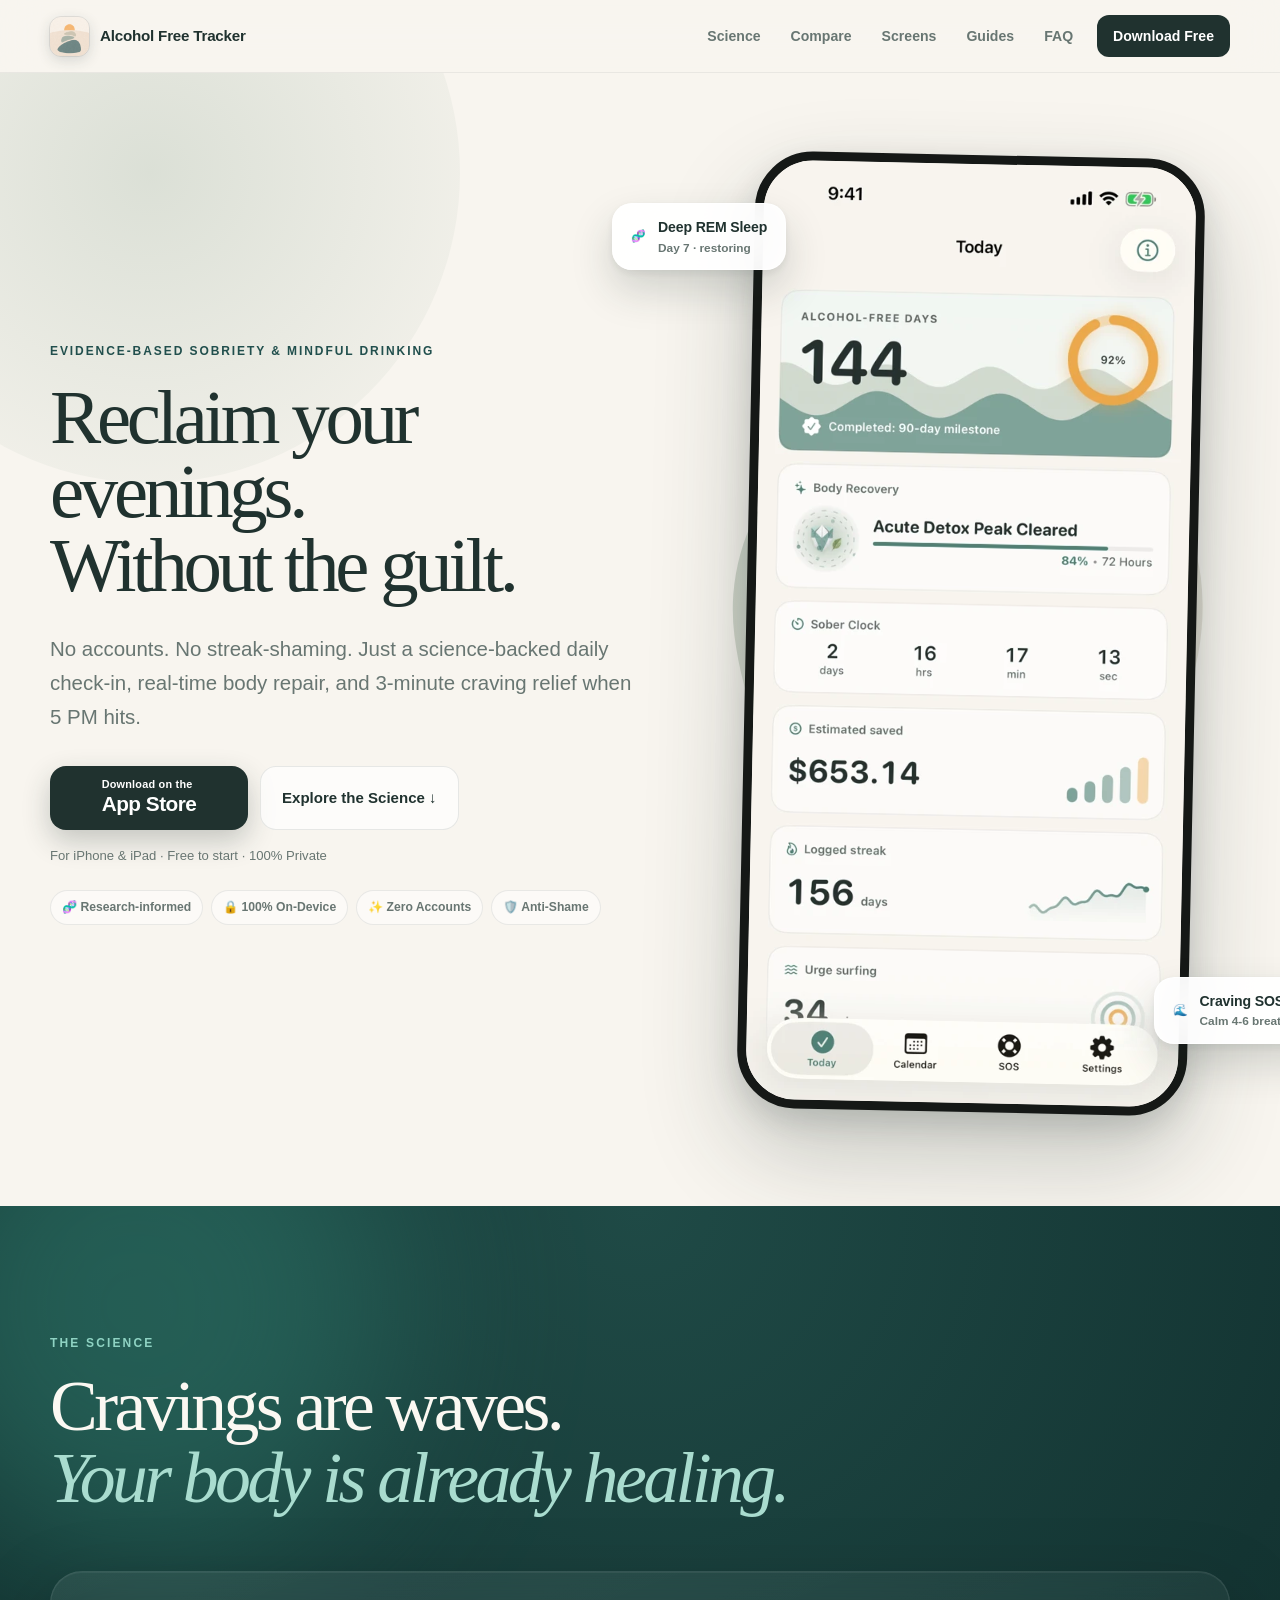
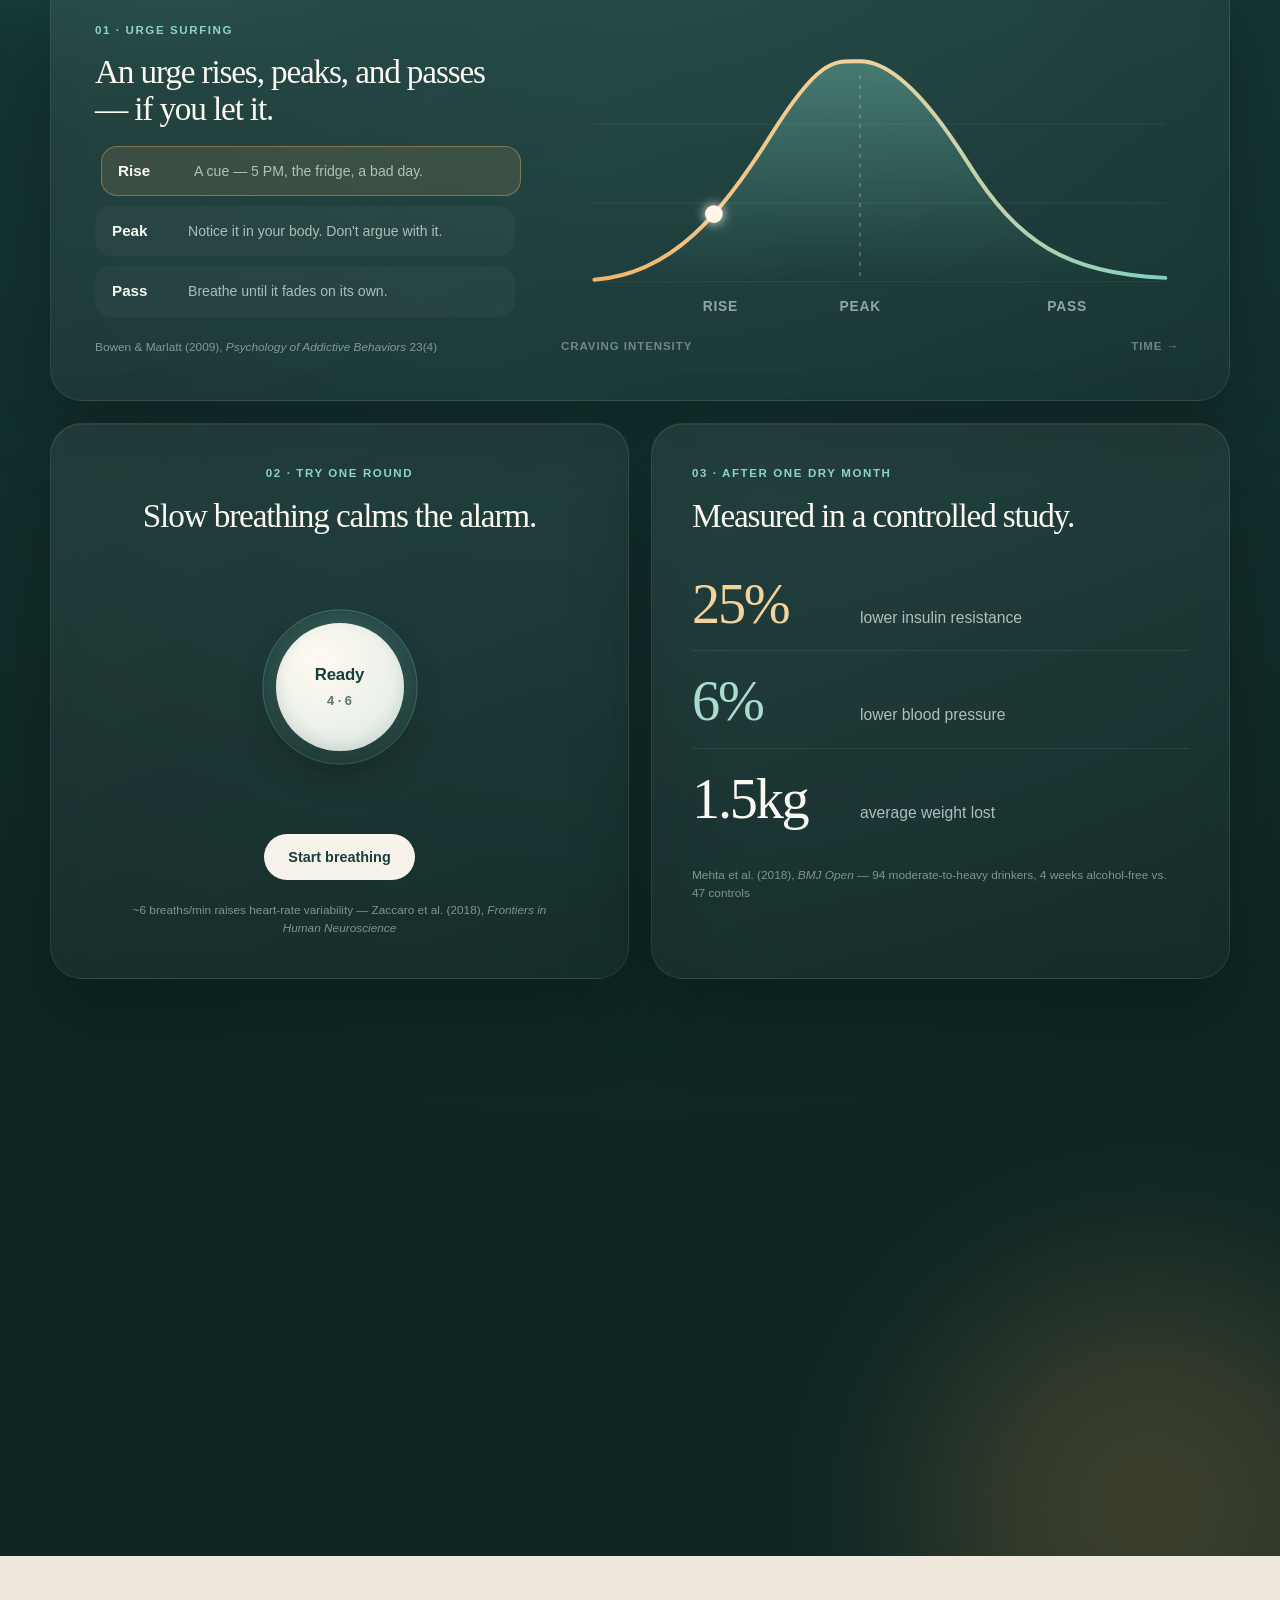
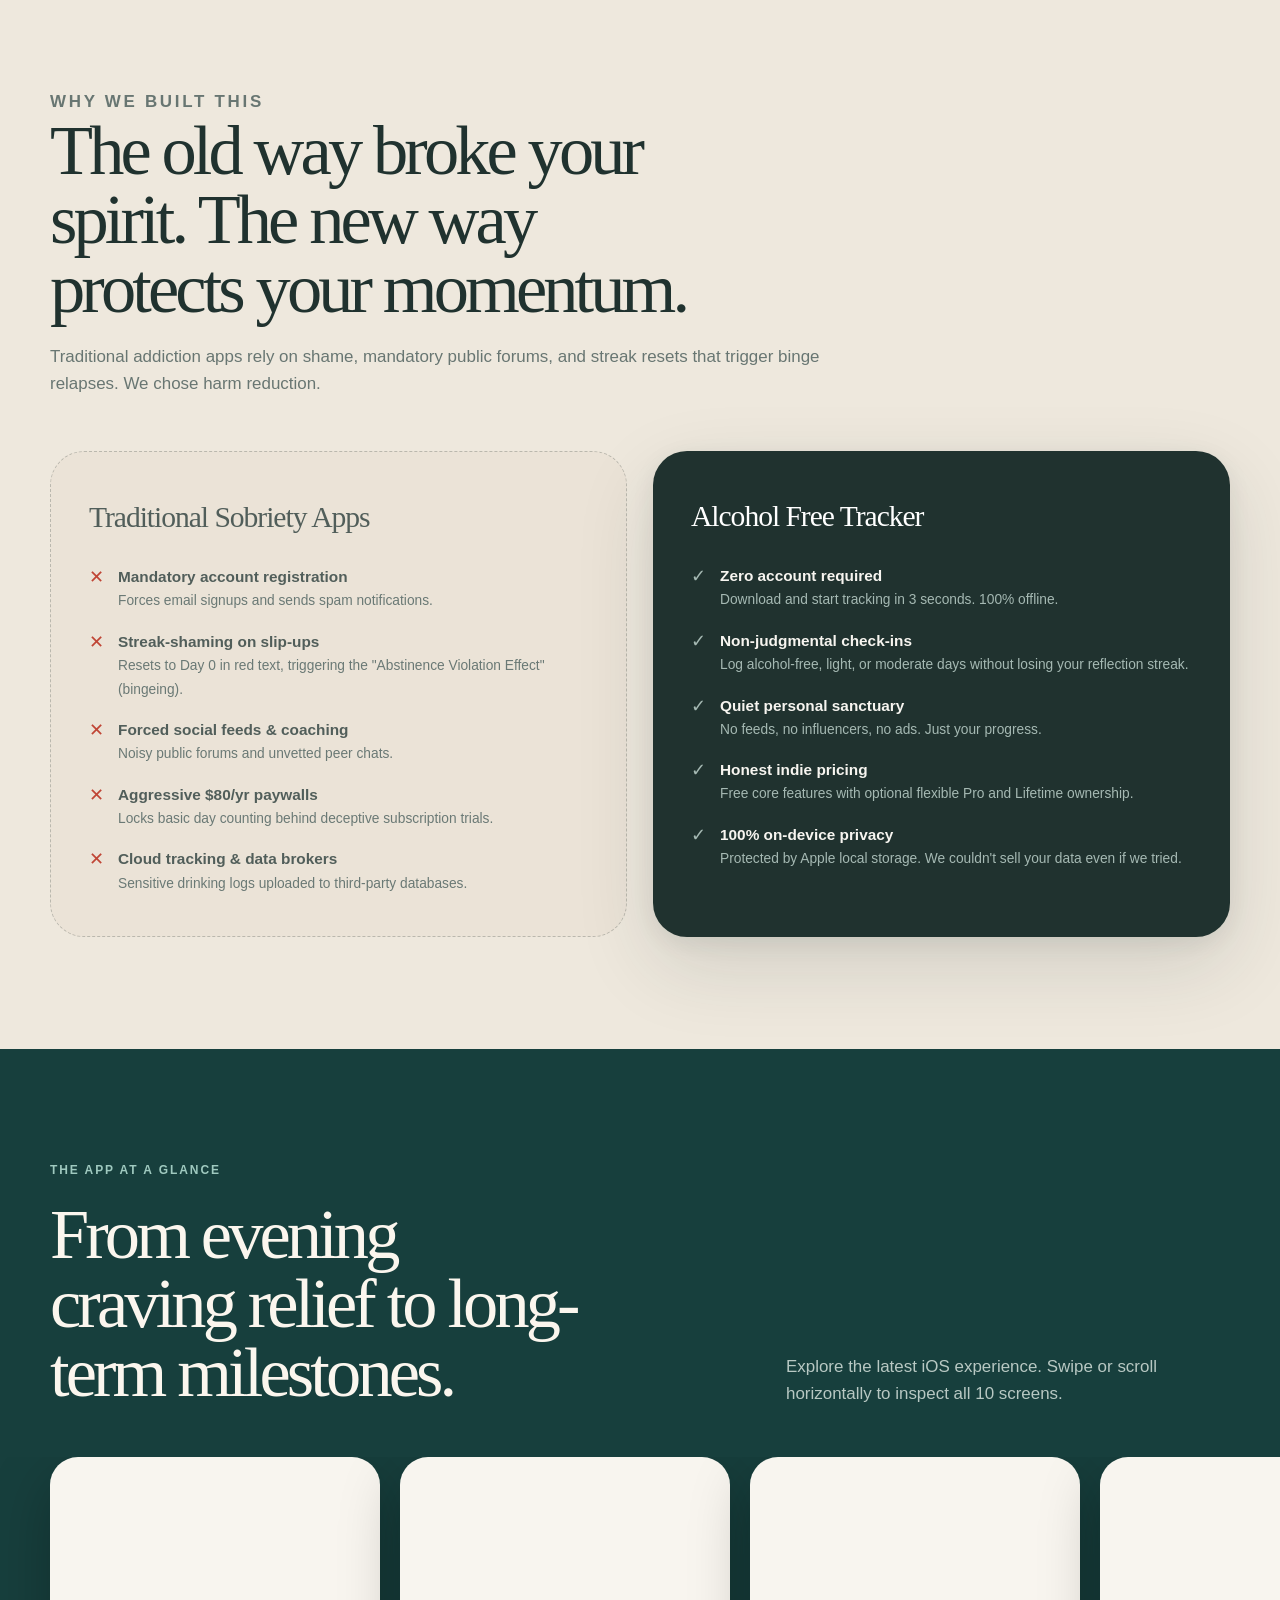
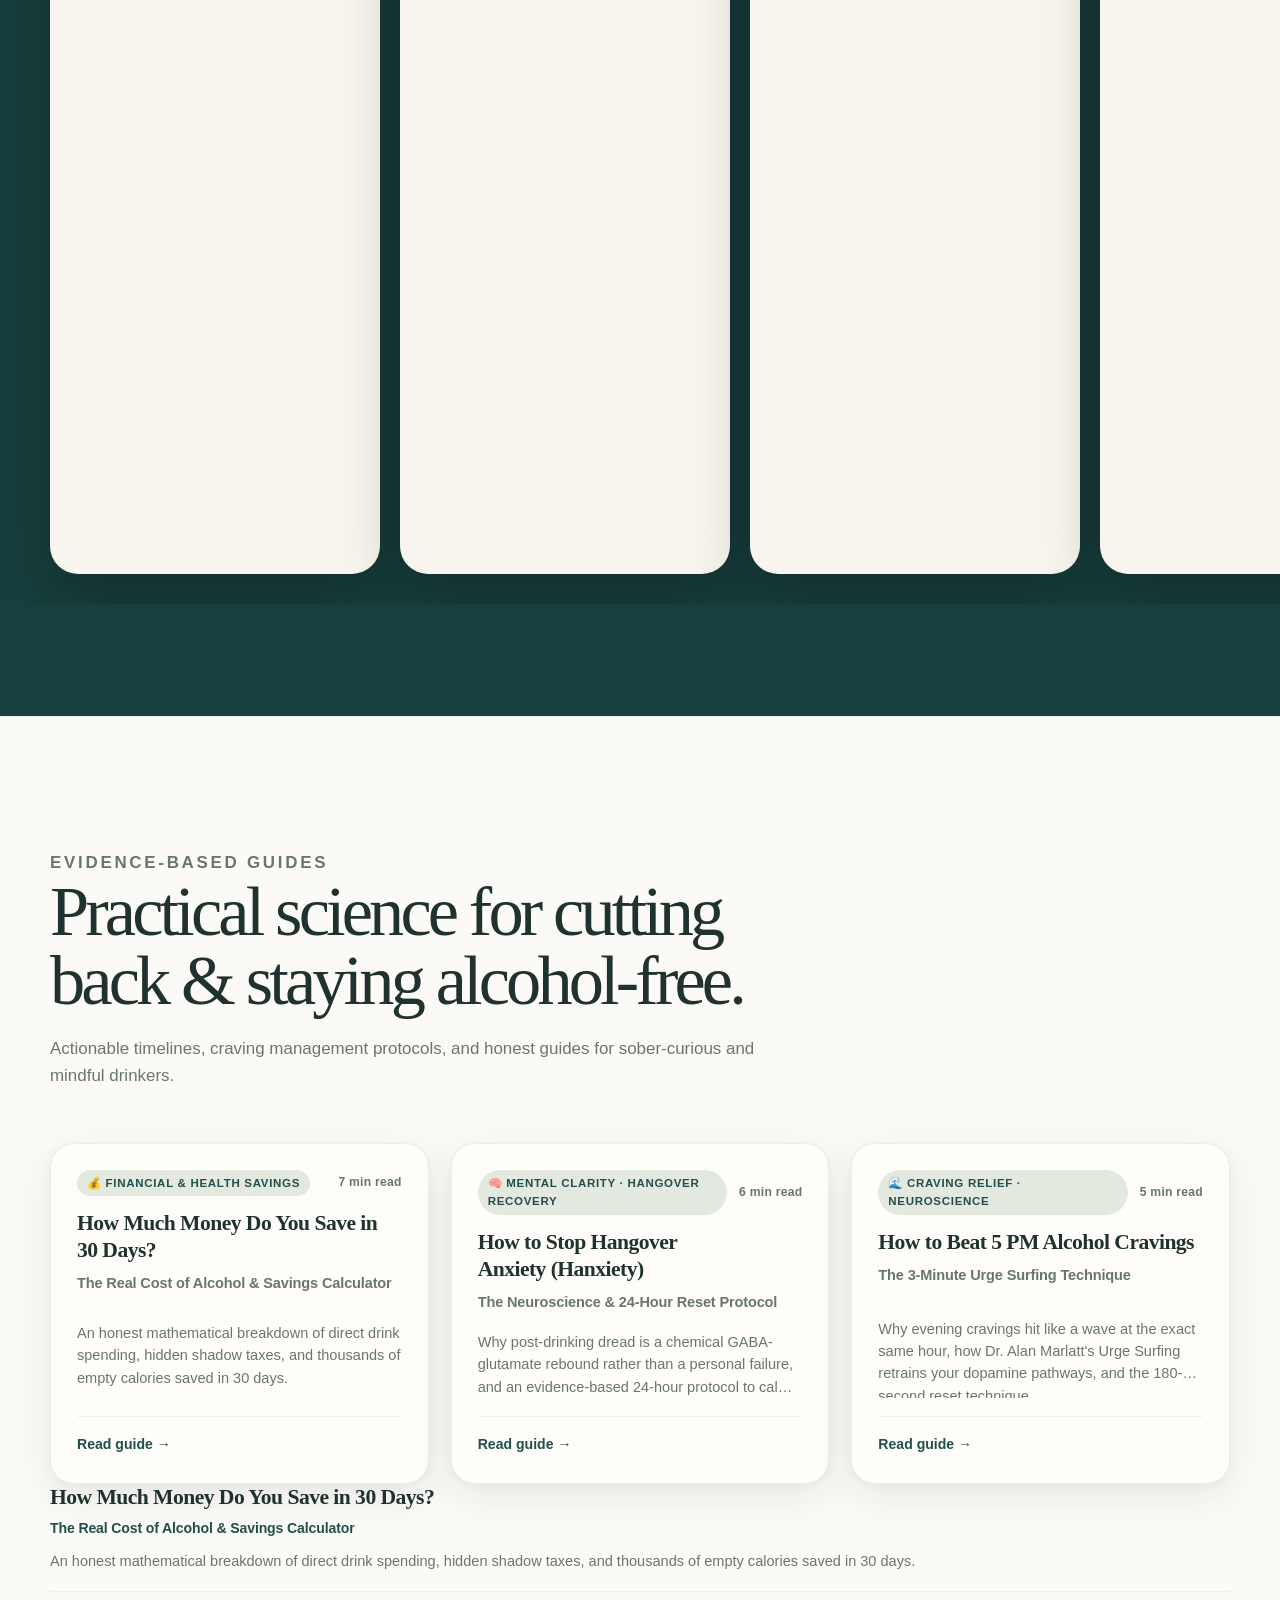
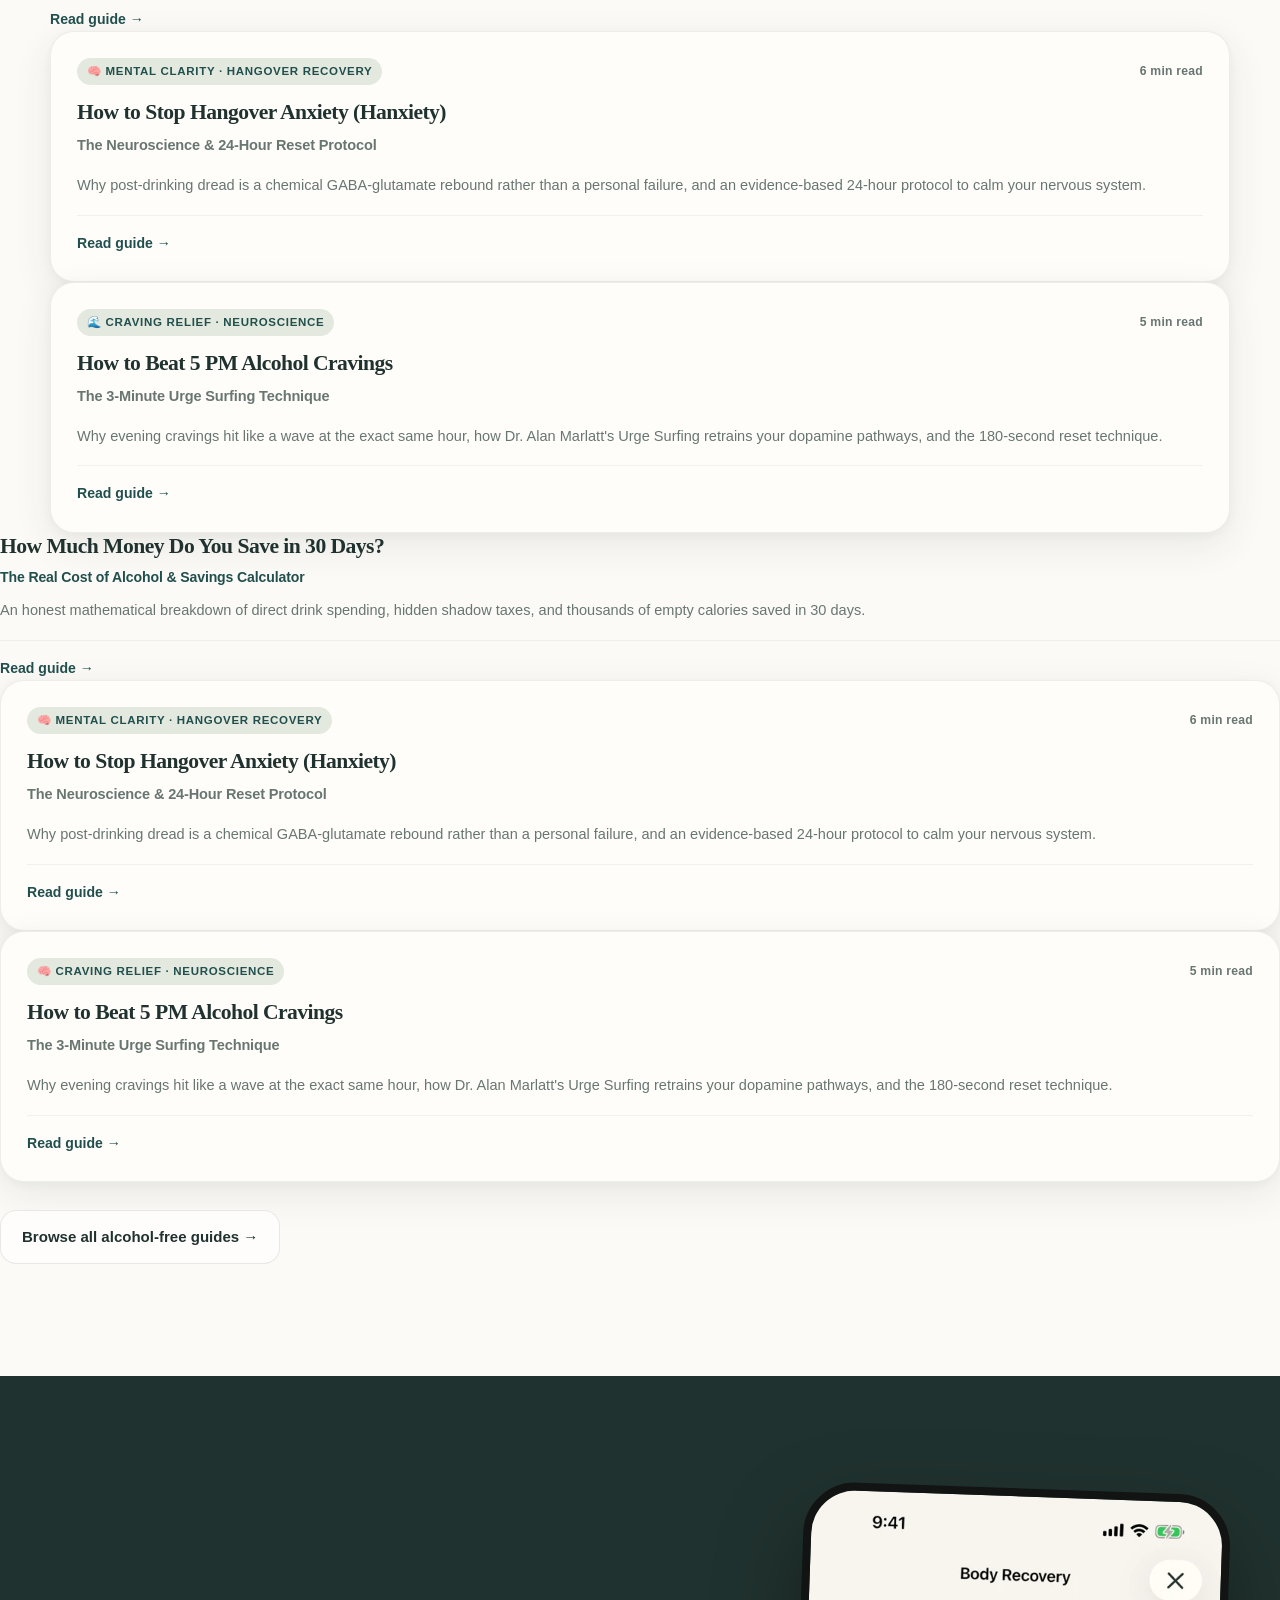
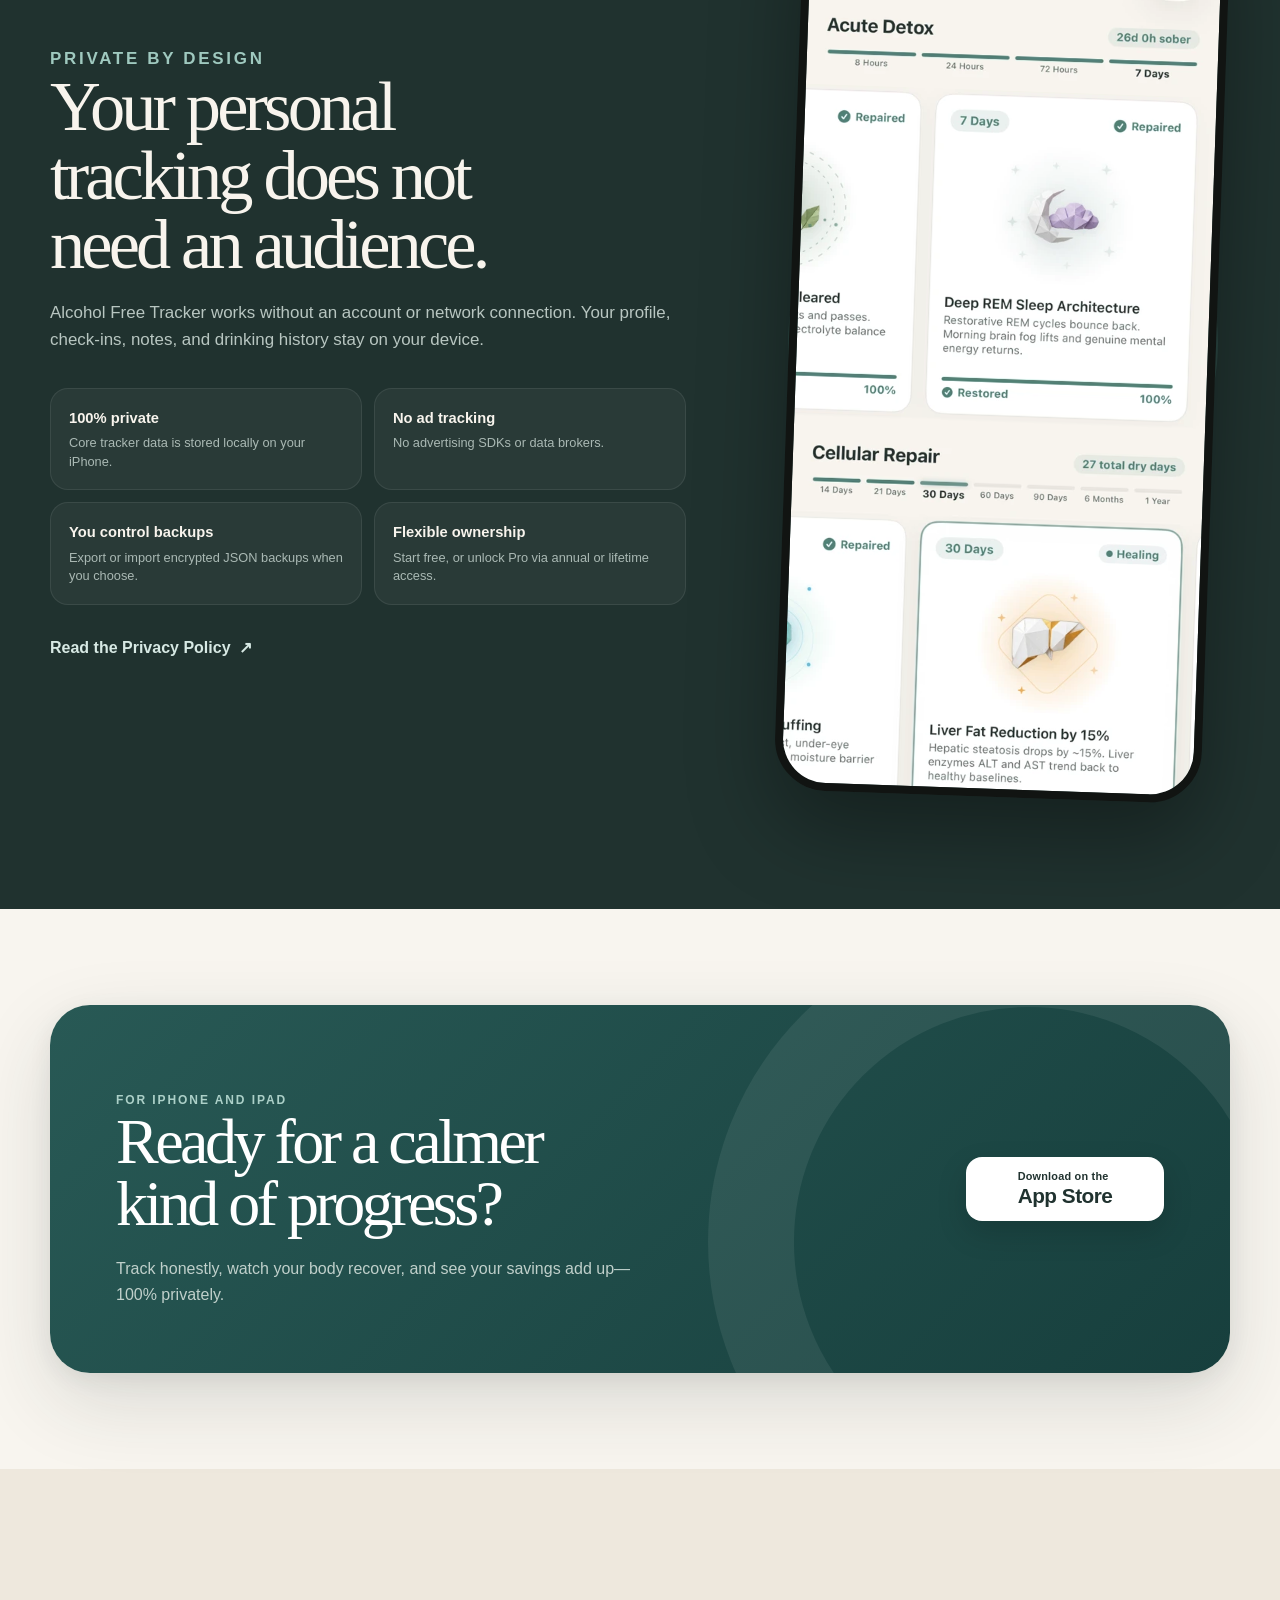
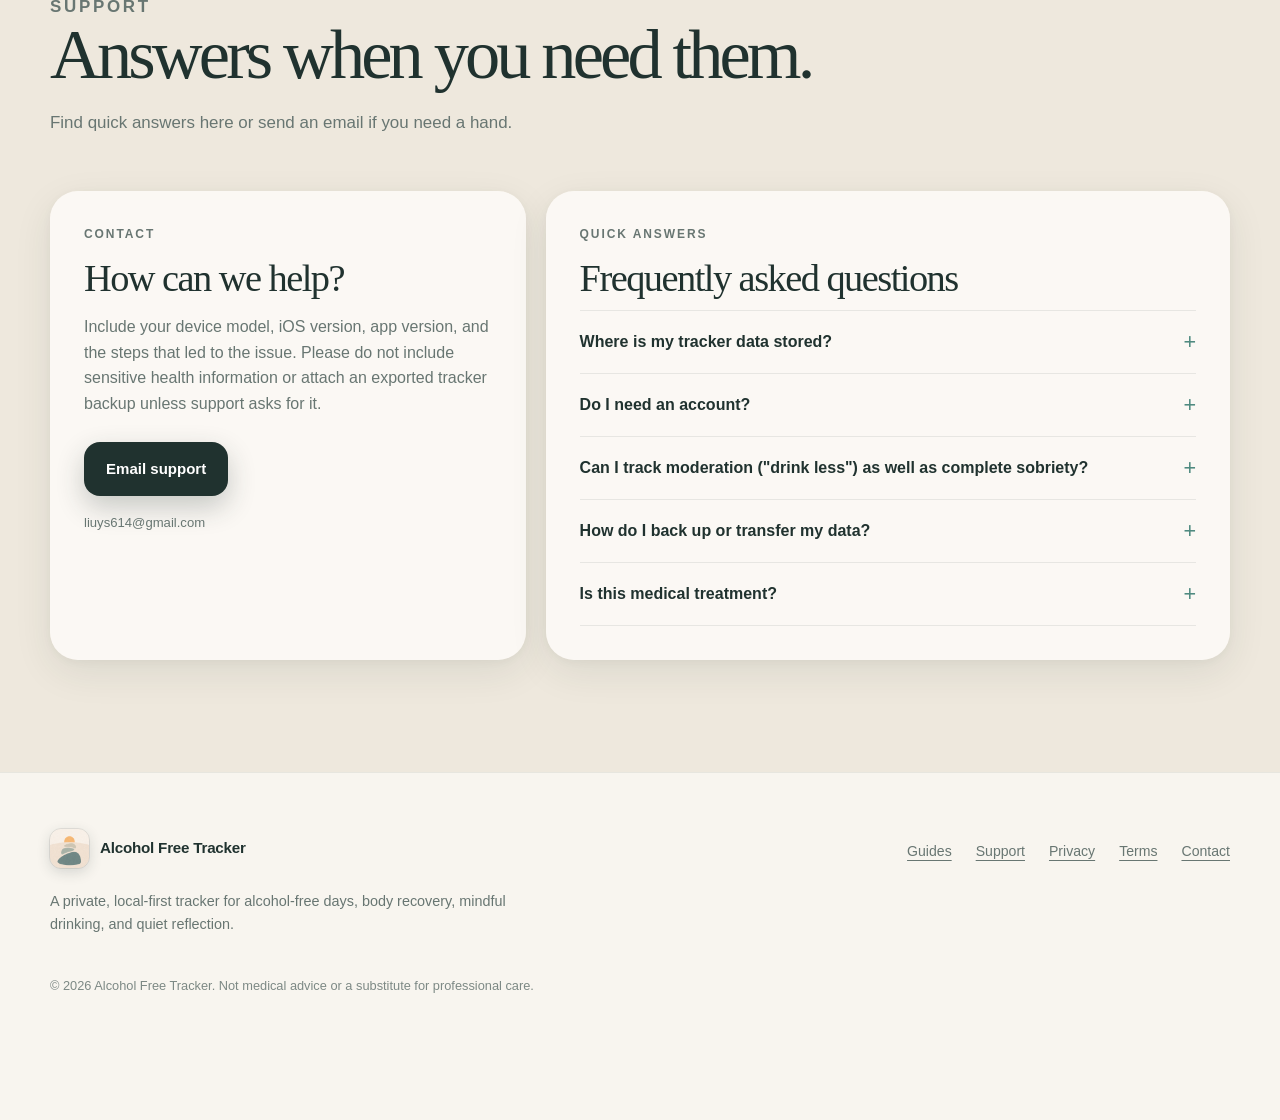
==== commit dd564ebf: "UI: split guide titles into title and subtitle, add meta row and line-clamp" ====
--- a/index.html
+++ b/index.html
@@ -371,22 +371,104 @@
           </div>
           <div class="guides-preview-grid" id="home-guides-list">
             <article class="guide-card">
-              <span class="guide-tag">Financial &amp; Health Savings</span>
-              <h3><a href="guides/how-much-money-you-save-not-drinking-30-days.html">How Much Money Do You Save Not Drinking for 30 Days? The Real Cost of Alcohol &amp; Savings Calculator</a></h3>
-              <p>An honest mathematical analysis of what 30 days without alcohol saves you—ranging from $250 to over $1,200 in direct spending, shadow taxes, and thousands of empty calories.</p>
-              <a class="guide-read-link" href="guides/how-much-money-you-save-not-drinking-30-days.html">Read full guide &rarr;</a>
-            </article>
-            <article class="guide-card">
-              <span class="guide-tag">Mental Clarity · Hangover Recovery</span>
-              <h3><a href="guides/hangover-anxiety-hanxiety-recovery-guide.html">How to Stop Hangover Anxiety (Hanxiety): The Neuroscience &amp; 24-Hour Reset Guide</a></h3>
-              <p>Why post-drinking dread is a chemical GABA-glutamate rebound rather than a personal failure, and an evidence-based 24-hour protocol to calm your nervous system.</p>
-              <a class="guide-read-link" href="guides/hangover-anxiety-hanxiety-recovery-guide.html">Read full guide &rarr;</a>
-            </article>
-            <article class="guide-card">
-              <span class="guide-tag">Craving Relief · Neuroscience</span>
-              <h3><a href="guides/how-to-survive-evening-alcohol-cravings-urge-surfing.html">How to Beat 5 PM Alcohol Cravings: The 3-Minute Urge Surfing Technique</a></h3>
-              <p>Why evening cravings hit like a wave at the exact same hour, how Dr. Alan Marlatt&#x27;s Urge Surfing retrains your dopamine pathways, and the 180-second reset technique.</p>
-              <a class="guide-read-link" href="guides/how-to-survive-evening-alcohol-cravings-urge-surfing.html">Read full guide &rarr;</a>
+              <div class="guide-card-meta">
+                <span class="guide-tag">💰 Financial &amp; Health Savings</span>
+                <span class="guide-reading-time">7 min read</span>
+              </div>
+              <h3 class="guide-card-title"><a href="guides/how-much-money-you-save-not-drinking-30-days.html">How Much Money Do You Save in 30 Days?</a></h3>
+              <p class="guide-card-subtitle">The Real Cost of Alcohol &amp; Savings Calculator</p>
+              <p class="guide-card-excerpt">An honest mathematical breakdown of direct drink spending, hidden shadow taxes, and thousands of empty calories saved in 30 days.</p>
+              <div class="guide-card-footer">
+                <a class="guide-read-link" href="guides/how-much-money-you-save-not-drinking-30-days.html">Read guide &rarr;</a>
+              </div>
+            </article>
+            <article class="guide-card">
+              <div class="guide-card-meta">
+                <span class="guide-tag">🧠 Mental Clarity · Hangover Recovery</span>
+                <span class="guide-reading-time">6 min read</span>
+              </div>
+              <h3 class="guide-card-title"><a href="guides/hangover-anxiety-hanxiety-recovery-guide.html">How to Stop Hangover Anxiety (Hanxiety)</a></h3>
+              <p class="guide-card-subtitle">The Neuroscience &amp; 24-Hour Reset Protocol</p>
+              <p class="guide-card-excerpt">Why post-drinking dread is a chemical GABA-glutamate rebound rather than a personal failure, and an evidence-based 24-hour protocol to calm your nervous system.</p>
+              <div class="guide-card-footer">
+                <a class="guide-read-link" href="guides/hangover-anxiety-hanxiety-recovery-guide.html">Read guide &rarr;</a>
+              </div>
+            </article>
+            <article class="guide-card">
+              <div class="guide-card-meta">
+                <span class="guide-tag">🌊 Craving Relief · Neuroscience</span>
+                <span class="guide-reading-time">5 min read</span>
+              </div>
+              <h3 class="guide-card-title"><a href="guides/how-to-survive-evening-alcohol-cravings-urge-surfing.html">How to Beat 5 PM Alcohol Cravings</a></h3>
+              <p class="guide-card-subtitle">The 3-Minute Urge Surfing Technique</p>
+              <p class="guide-card-excerpt">Why evening cravings hit like a wave at the exact same hour, how Dr. Alan Marlatt&#x27;s Urge Surfing retrains your dopamine pathways, and the 180-second reset technique.</p>
+              <div class="guide-card-footer">
+                <a class="guide-read-link" href="guides/how-to-survive-evening-alcohol-cravings-urge-surfing.html">Read guide &rarr;</a>
+              </div>
+            </article>
+          </div>
+              <h3 class="guide-card-title"><a href="guides/how-much-money-you-save-not-drinking-30-days.html">How Much Money Do You Save in 30 Days?</a></h3>
+              <p class="guide-card-subtitle">The Real Cost of Alcohol &amp; Savings Calculator</p>
+              <p class="guide-card-excerpt">An honest mathematical breakdown of direct drink spending, hidden shadow taxes, and thousands of empty calories saved in 30 days.</p>
+              <div class="guide-card-footer">
+                <a class="guide-read-link" href="guides/how-much-money-you-save-not-drinking-30-days.html">Read guide &rarr;</a>
+              </div>
+            </article>
+            <article class="guide-card">
+              <div class="guide-card-meta">
+                <span class="guide-tag">🧠 Mental Clarity · Hangover Recovery</span>
+                <span class="guide-reading-time">6 min read</span>
+              </div>
+              <h3 class="guide-card-title"><a href="guides/hangover-anxiety-hanxiety-recovery-guide.html">How to Stop Hangover Anxiety (Hanxiety)</a></h3>
+              <p class="guide-card-subtitle">The Neuroscience &amp; 24-Hour Reset Protocol</p>
+              <p class="guide-card-excerpt">Why post-drinking dread is a chemical GABA-glutamate rebound rather than a personal failure, and an evidence-based 24-hour protocol to calm your nervous system.</p>
+              <div class="guide-card-footer">
+                <a class="guide-read-link" href="guides/hangover-anxiety-hanxiety-recovery-guide.html">Read guide &rarr;</a>
+              </div>
+            </article>
+            <article class="guide-card">
+              <div class="guide-card-meta">
+                <span class="guide-tag">🌊 Craving Relief · Neuroscience</span>
+                <span class="guide-reading-time">5 min read</span>
+              </div>
+              <h3 class="guide-card-title"><a href="guides/how-to-survive-evening-alcohol-cravings-urge-surfing.html">How to Beat 5 PM Alcohol Cravings</a></h3>
+              <p class="guide-card-subtitle">The 3-Minute Urge Surfing Technique</p>
+              <p class="guide-card-excerpt">Why evening cravings hit like a wave at the exact same hour, how Dr. Alan Marlatt&#x27;s Urge Surfing retrains your dopamine pathways, and the 180-second reset technique.</p>
+              <div class="guide-card-footer">
+                <a class="guide-read-link" href="guides/how-to-survive-evening-alcohol-cravings-urge-surfing.html">Read guide &rarr;</a>
+              </div>
+            </article>
+          </div>
+              <h3 class="guide-card-title"><a href="guides/how-much-money-you-save-not-drinking-30-days.html">How Much Money Do You Save in 30 Days?</a></h3>
+              <p class="guide-card-subtitle">The Real Cost of Alcohol &amp; Savings Calculator</p>
+              <p class="guide-card-excerpt">An honest mathematical breakdown of direct drink spending, hidden shadow taxes, and thousands of empty calories saved in 30 days.</p>
+              <div class="guide-card-footer">
+                <a class="guide-read-link" href="guides/how-much-money-you-save-not-drinking-30-days.html">Read guide &rarr;</a>
+              </div>
+            </article>
+            <article class="guide-card">
+              <div class="guide-card-meta">
+                <span class="guide-tag">🧠 Mental Clarity · Hangover Recovery</span>
+                <span class="guide-reading-time">6 min read</span>
+              </div>
+              <h3 class="guide-card-title"><a href="guides/hangover-anxiety-hanxiety-recovery-guide.html">How to Stop Hangover Anxiety (Hanxiety)</a></h3>
+              <p class="guide-card-subtitle">The Neuroscience &amp; 24-Hour Reset Protocol</p>
+              <p class="guide-card-excerpt">Why post-drinking dread is a chemical GABA-glutamate rebound rather than a personal failure, and an evidence-based 24-hour protocol to calm your nervous system.</p>
+              <div class="guide-card-footer">
+                <a class="guide-read-link" href="guides/hangover-anxiety-hanxiety-recovery-guide.html">Read guide &rarr;</a>
+              </div>
+            </article>
+            <article class="guide-card">
+              <div class="guide-card-meta">
+                <span class="guide-tag">🧠 Craving Relief · Neuroscience</span>
+                <span class="guide-reading-time">5 min read</span>
+              </div>
+              <h3 class="guide-card-title"><a href="guides/how-to-survive-evening-alcohol-cravings-urge-surfing.html">How to Beat 5 PM Alcohol Cravings</a></h3>
+              <p class="guide-card-subtitle">The 3-Minute Urge Surfing Technique</p>
+              <p class="guide-card-excerpt">Why evening cravings hit like a wave at the exact same hour, how Dr. Alan Marlatt&#x27;s Urge Surfing retrains your dopamine pathways, and the 180-second reset technique.</p>
+              <div class="guide-card-footer">
+                <a class="guide-read-link" href="guides/how-to-survive-evening-alcohol-cravings-urge-surfing.html">Read guide &rarr;</a>
+              </div>
             </article>
           </div>
           <div style="margin-top: 28px;">
--- a/styles.css
+++ b/styles.css
@@ -1752,12 +1752,13 @@
 .guide-card {
   display: flex;
   flex-direction: column;
-  padding: 28px;
-  border-radius: 26px;
+  padding: 26px;
+  border-radius: 24px;
   background: var(--white);
   border: 1px solid rgba(32, 50, 47, 0.08);
   box-shadow: var(--shadow-soft);
   transition: transform 180ms ease, box-shadow 180ms ease;
+  height: 100%;
 }
 
 .guide-card:hover {
@@ -1765,43 +1766,94 @@
   box-shadow: var(--shadow);
 }
 
+.guide-card-meta {
+  display: flex;
+  align-items: center;
+  justify-content: space-between;
+  gap: 12px;
+  margin-bottom: 14px;
+}
+
 .guide-tag {
-  display: inline-block;
+  display: inline-flex;
+  align-items: center;
+  gap: 5px;
   width: max-content;
-  margin-bottom: 12px;
   padding: 4px 10px;
   border-radius: 999px;
   background: var(--sage-soft);
   color: var(--teal-dark);
   font-size: 0.72rem;
   font-weight: 800;
-  letter-spacing: 0.08em;
+  letter-spacing: 0.06em;
   text-transform: uppercase;
 }
 
-.guide-card h3 {
+.guide-reading-time {
+  color: var(--muted);
+  font-size: 0.76rem;
+  font-weight: 600;
+  letter-spacing: 0.02em;
+  white-space: nowrap;
+}
+
+.guide-card h3,
+.guide-card-title {
+  margin: 0 0 8px;
+  font-family: Georgia, "Times New Roman", serif;
+  font-size: 1.35rem;
+  font-weight: 600;
+  line-height: 1.25;
+  letter-spacing: -0.025em;
+  color: var(--charcoal);
+  display: -webkit-box;
+  -webkit-line-clamp: 2;
+  -webkit-box-orient: vertical;
+  overflow: hidden;
+}
+
+.guide-card h3 a,
+.guide-card-title a {
+  color: inherit;
+  text-decoration: none;
+  transition: color 150ms ease;
+}
+
+.guide-card h3 a:hover,
+.guide-card-title a:hover {
+  color: var(--teal-dark);
+}
+
+.guide-card-subtitle {
   margin: 0 0 12px;
-  font-family: Georgia, "Times New Roman", serif;
-  font-size: 1.45rem;
-  font-weight: 500;
-  line-height: 1.22;
-  letter-spacing: -0.025em;
-}
-
-.guide-card h3 a {
-  text-decoration: none;
-}
-
-.guide-card h3 a:hover {
   color: var(--teal-dark);
-}
-
-.guide-card p {
-  margin: 0 0 20px;
+  font-size: 0.88rem;
+  font-weight: 650;
+  line-height: 1.38;
+  letter-spacing: -0.01em;
+  display: -webkit-box;
+  -webkit-line-clamp: 2;
+  -webkit-box-orient: vertical;
+  overflow: hidden;
+}
+
+.guide-card p,
+.guide-card-excerpt {
+  margin: 0 0 18px;
   color: var(--muted);
-  font-size: 0.94rem;
-  line-height: 1.58;
+  font-size: 0.91rem;
+  line-height: 1.54;
   flex-grow: 1;
+  display: -webkit-box;
+  -webkit-line-clamp: 3;
+  -webkit-box-orient: vertical;
+  overflow: hidden;
+}
+
+.guide-card-footer {
+  margin-top: auto;
+  padding-top: 14px;
+  border-top: 1px solid rgba(32, 50, 47, 0.06);
 }
 
 .guide-read-link {
@@ -1809,6 +1861,14 @@
   font-size: 0.88rem;
   font-weight: 760;
   text-decoration: none;
+  display: inline-flex;
+  align-items: center;
+  gap: 4px;
+  transition: transform 150ms ease;
+}
+
+.guide-read-link:hover {
+  transform: translateX(3px);
 }
 
 /* Individual SEO Guide Article Layout */
@@ -1829,11 +1889,23 @@
   font-weight: 650;
 }
 
-.guide-hero h1 {
+.guide-hero h1,
+.guide-hero-title {
   max-width: 880px;
   font-size: clamp(2.35rem, 4.6vw, 3.85rem);
   line-height: 1.06;
   letter-spacing: -0.04em;
+  margin: 12px 0 8px;
+}
+
+.guide-hero-subtitle {
+  max-width: 800px;
+  font-size: clamp(1.15rem, 2.2vw, 1.45rem);
+  color: var(--teal-dark);
+  font-weight: 600;
+  line-height: 1.38;
+  letter-spacing: -0.015em;
+  margin: 0 0 16px;
 }
 
 .guide-meta {
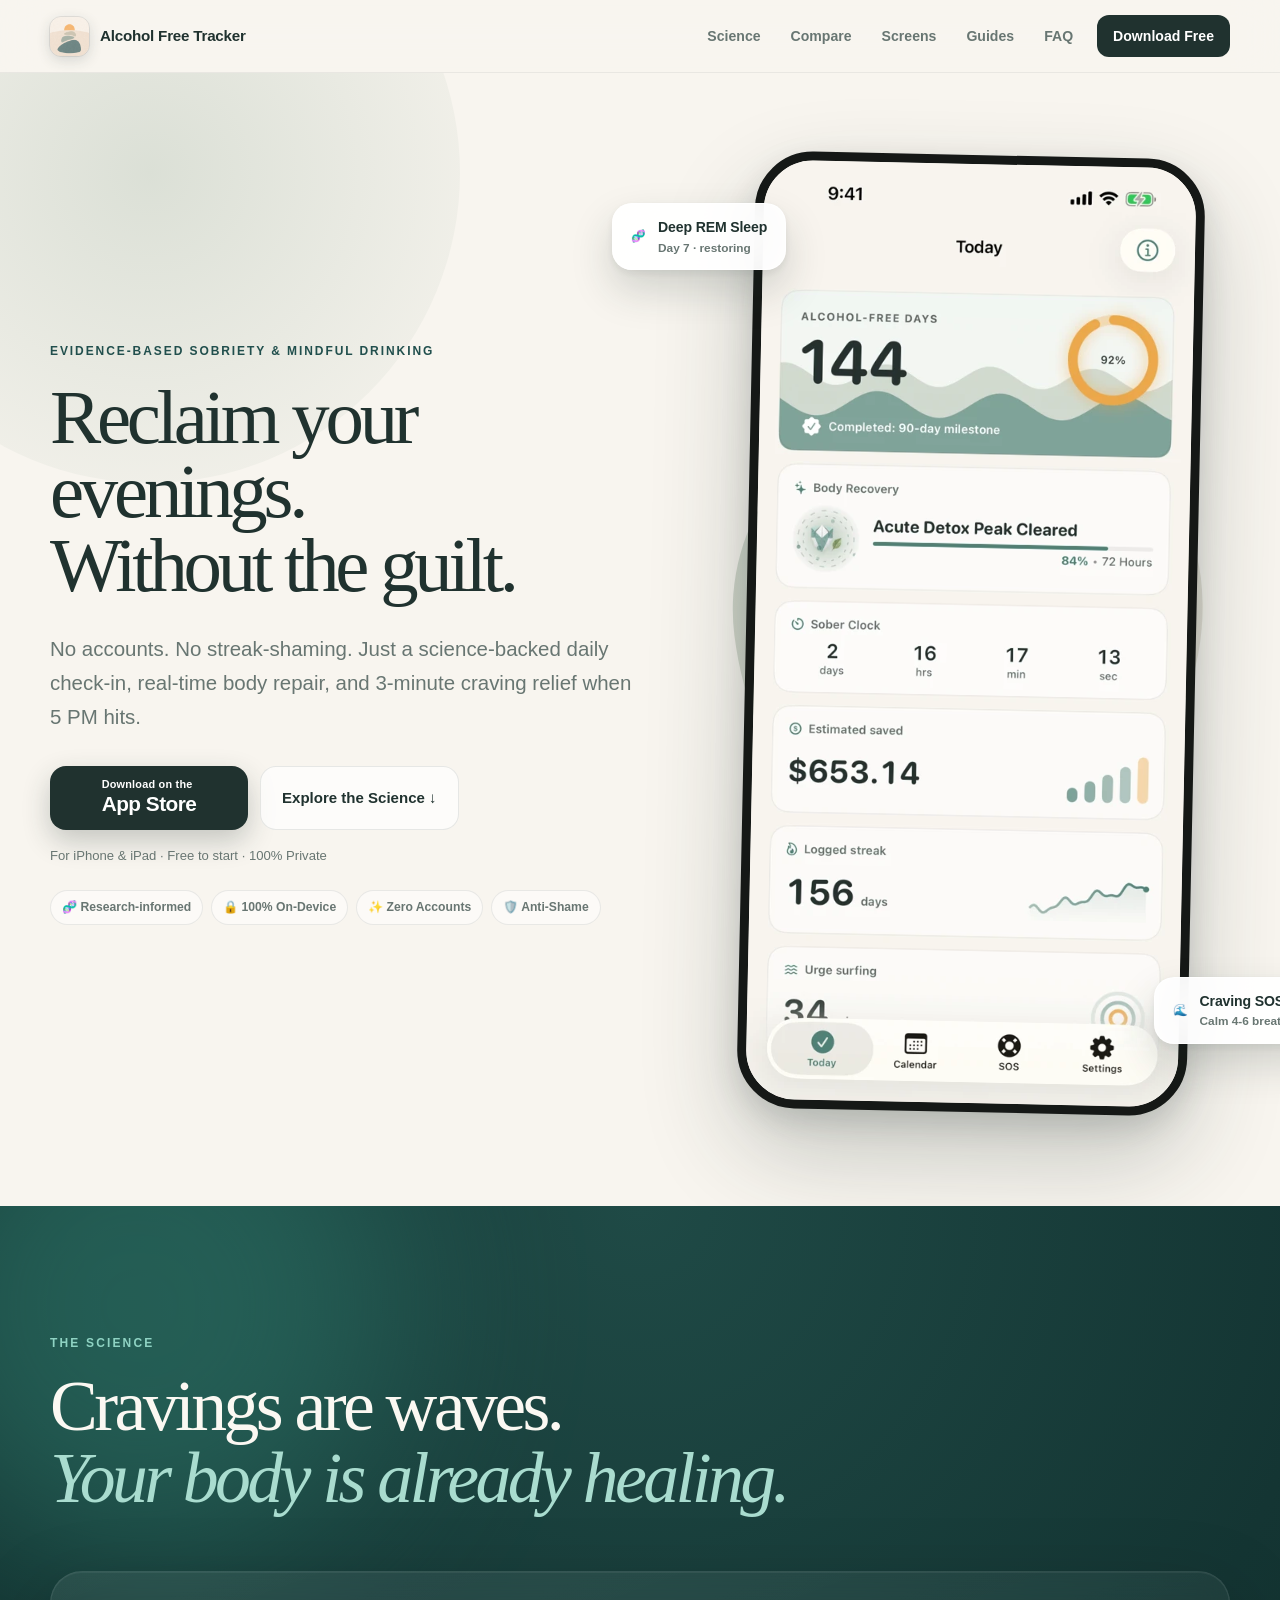
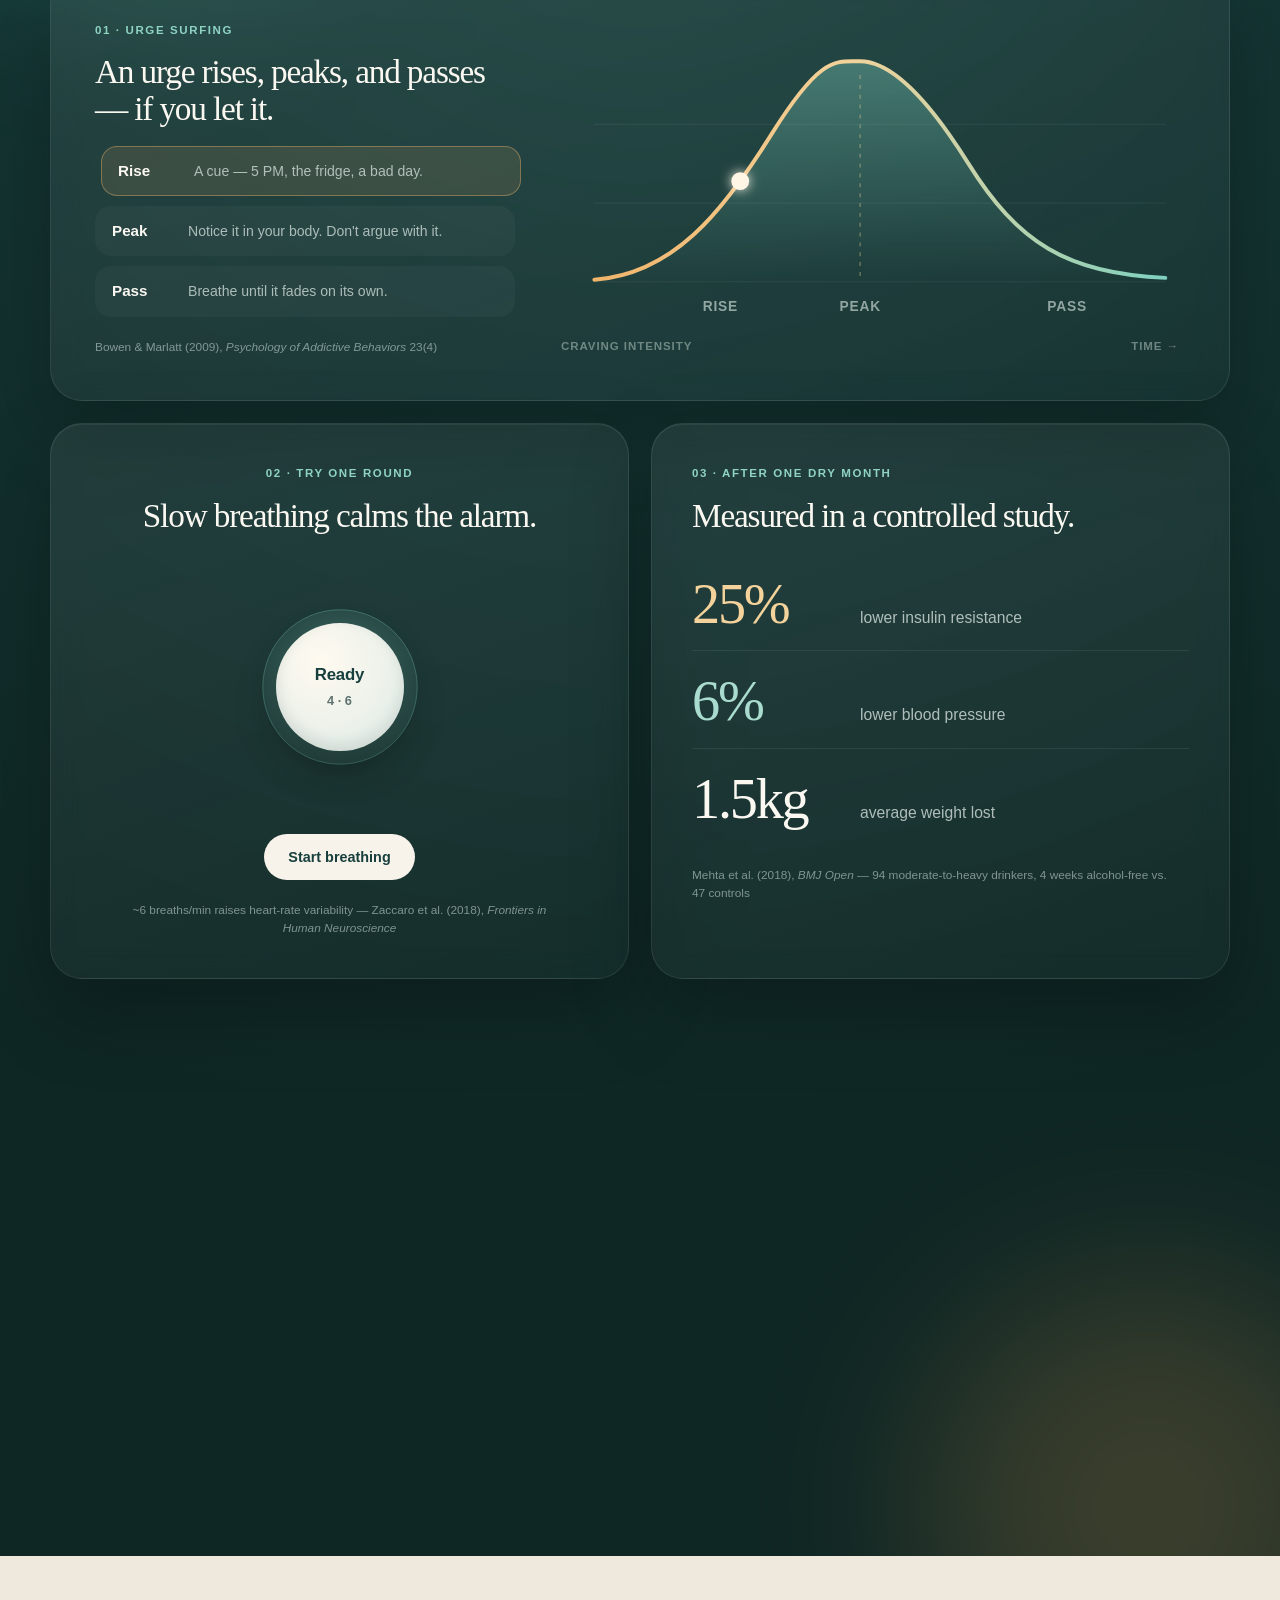
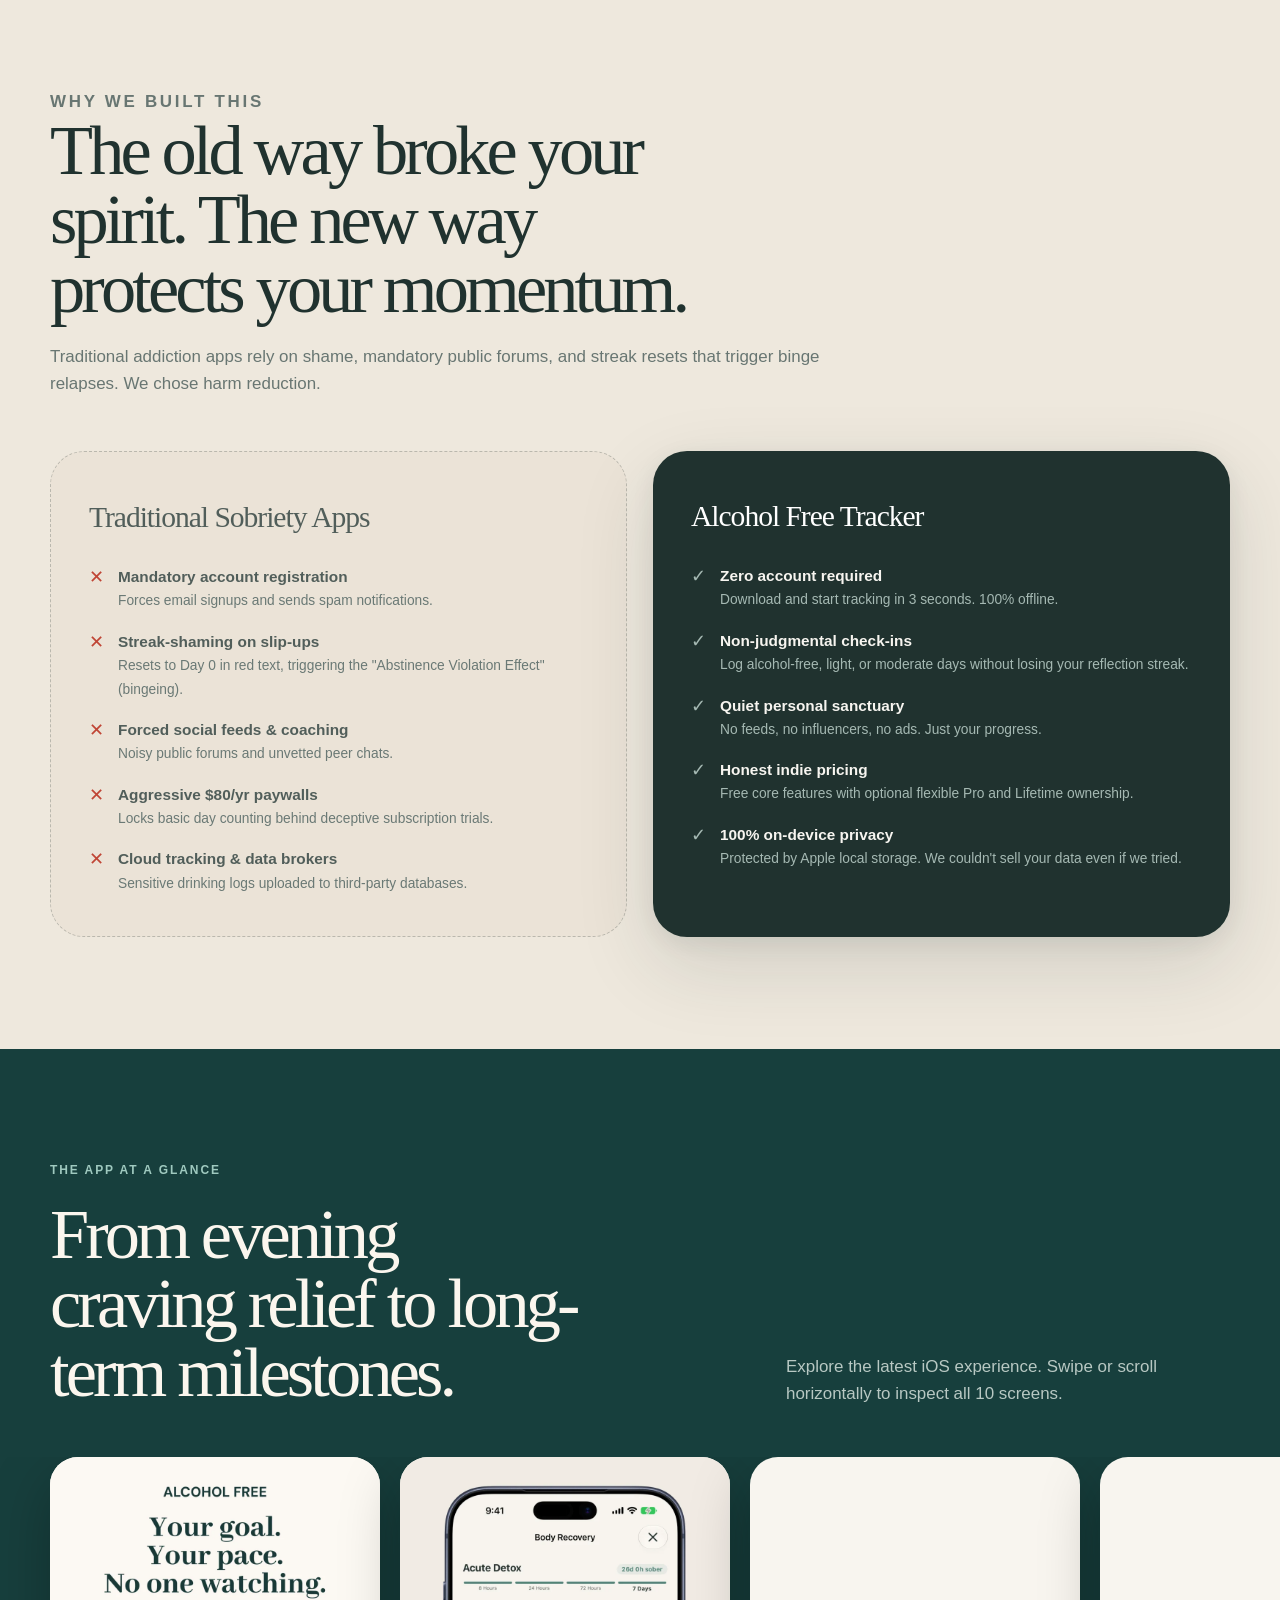
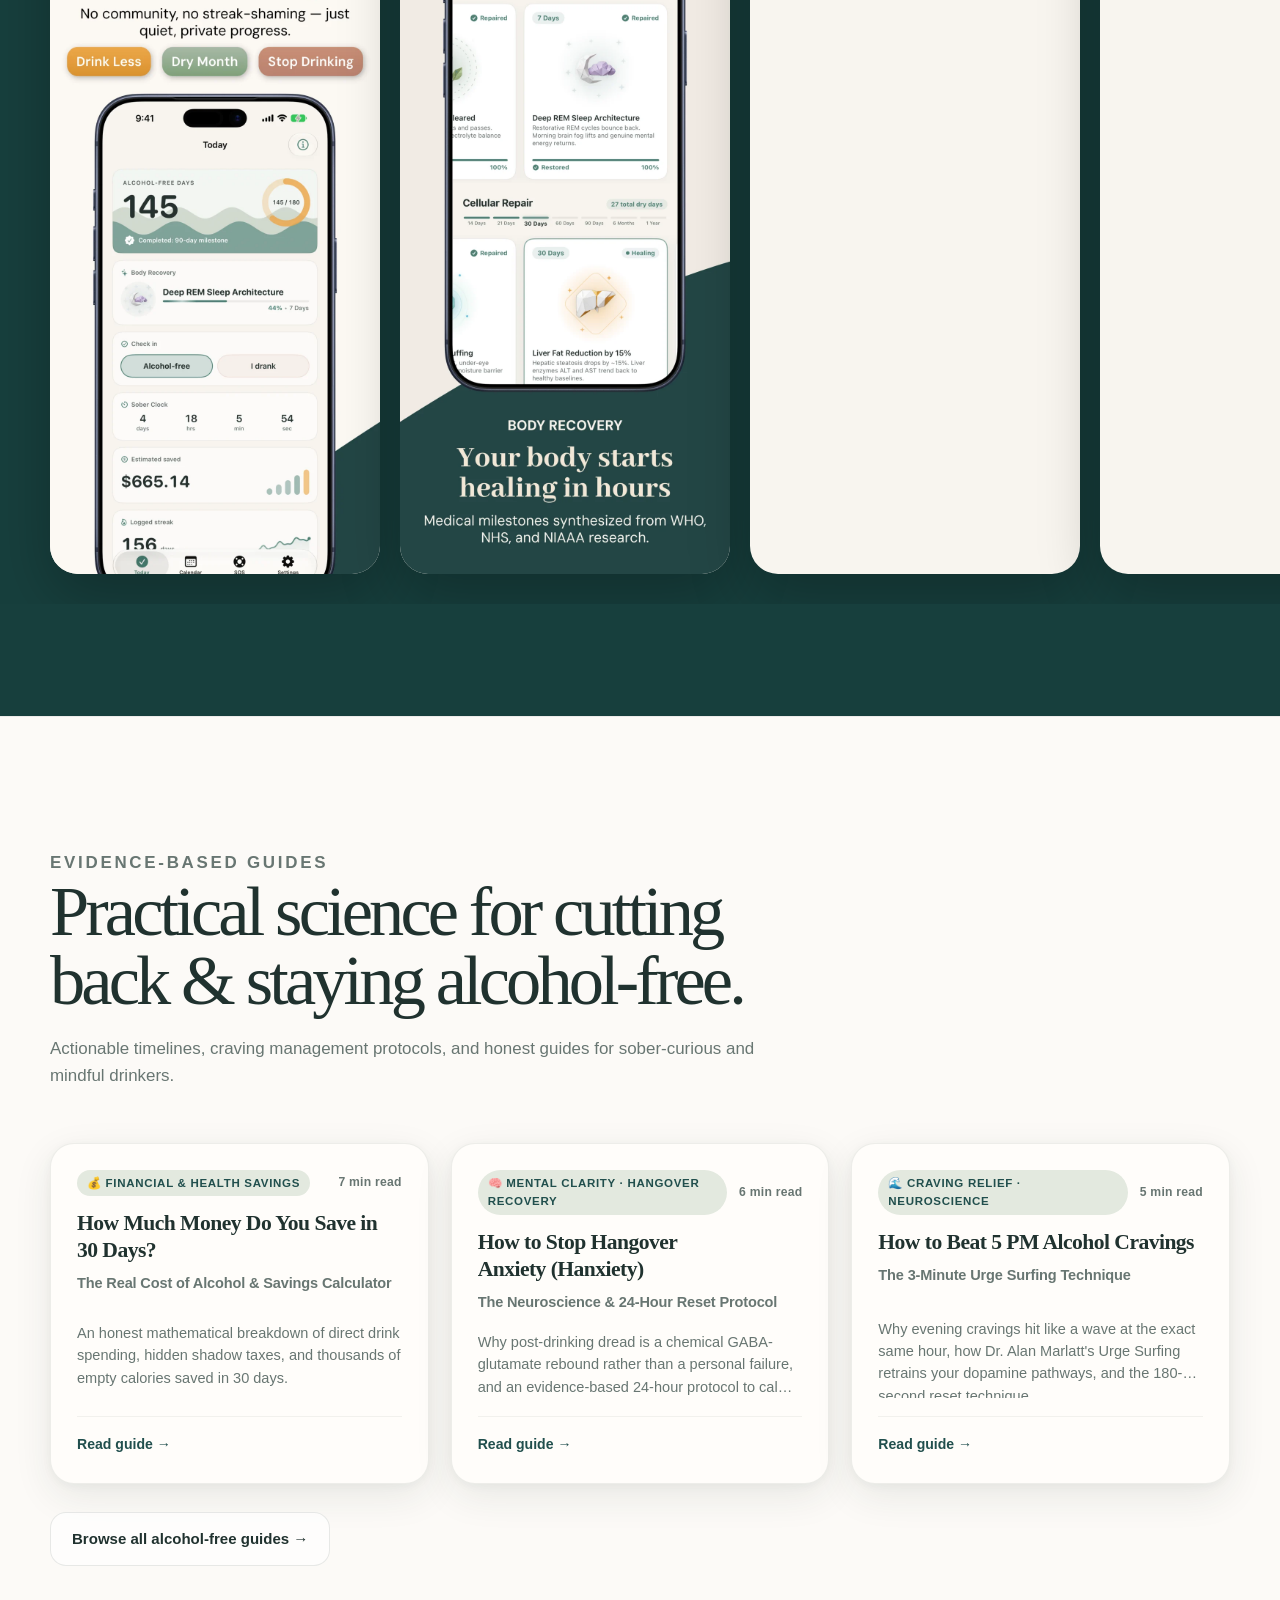
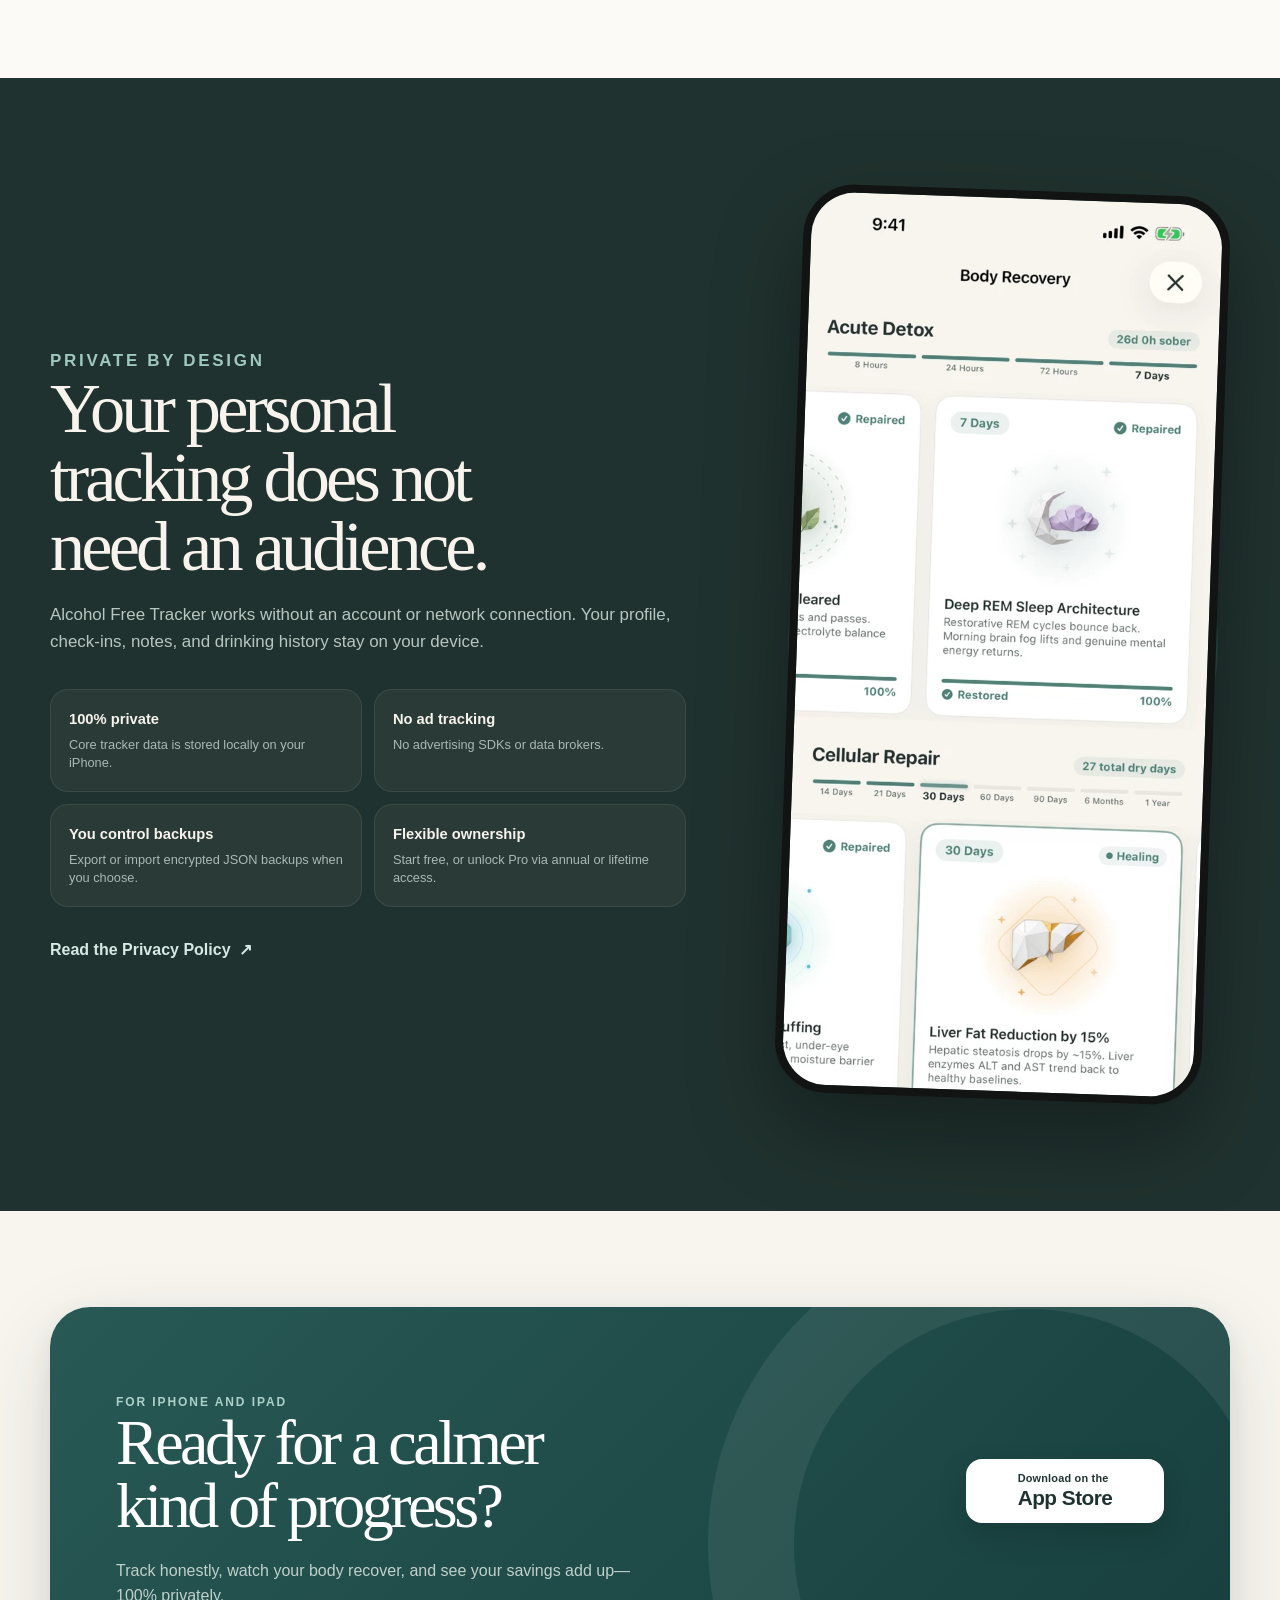
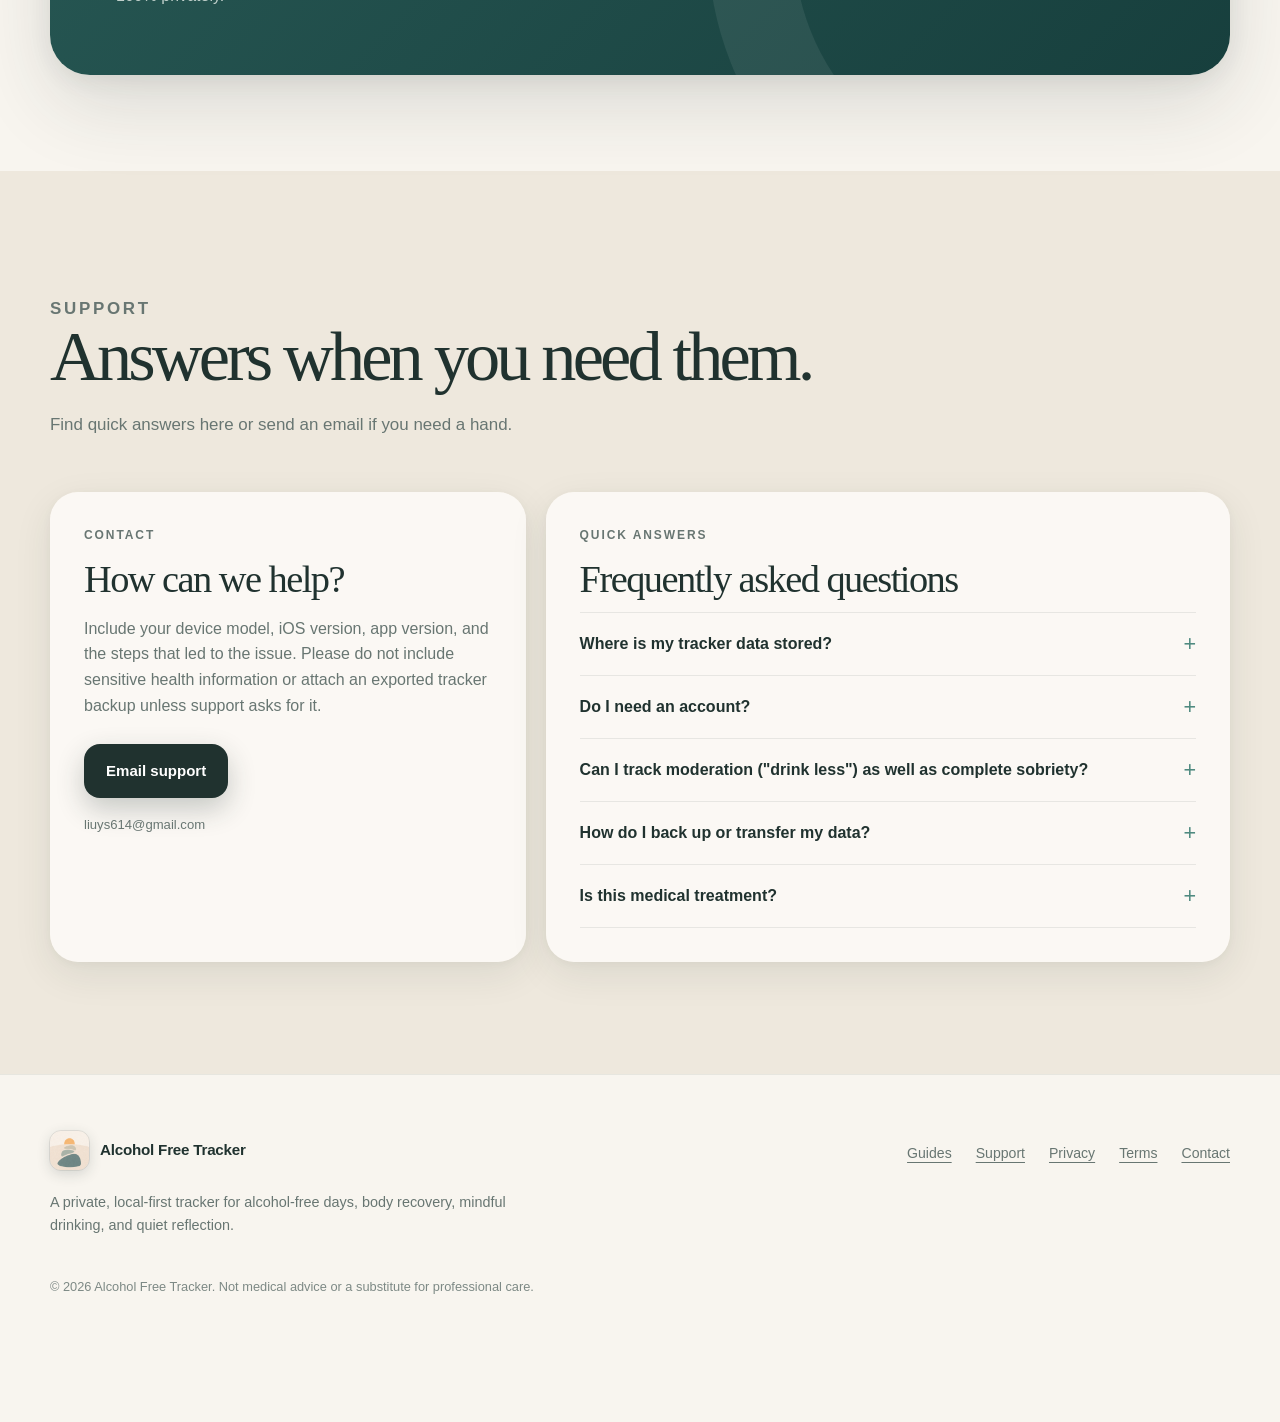
==== commit e38234f1: "fix(seo): robust homepage guides regex and clean up grid markup" ====
--- a/index.html
+++ b/index.html
@@ -407,70 +407,6 @@
               </div>
             </article>
           </div>
-              <h3 class="guide-card-title"><a href="guides/how-much-money-you-save-not-drinking-30-days.html">How Much Money Do You Save in 30 Days?</a></h3>
-              <p class="guide-card-subtitle">The Real Cost of Alcohol &amp; Savings Calculator</p>
-              <p class="guide-card-excerpt">An honest mathematical breakdown of direct drink spending, hidden shadow taxes, and thousands of empty calories saved in 30 days.</p>
-              <div class="guide-card-footer">
-                <a class="guide-read-link" href="guides/how-much-money-you-save-not-drinking-30-days.html">Read guide &rarr;</a>
-              </div>
-            </article>
-            <article class="guide-card">
-              <div class="guide-card-meta">
-                <span class="guide-tag">🧠 Mental Clarity · Hangover Recovery</span>
-                <span class="guide-reading-time">6 min read</span>
-              </div>
-              <h3 class="guide-card-title"><a href="guides/hangover-anxiety-hanxiety-recovery-guide.html">How to Stop Hangover Anxiety (Hanxiety)</a></h3>
-              <p class="guide-card-subtitle">The Neuroscience &amp; 24-Hour Reset Protocol</p>
-              <p class="guide-card-excerpt">Why post-drinking dread is a chemical GABA-glutamate rebound rather than a personal failure, and an evidence-based 24-hour protocol to calm your nervous system.</p>
-              <div class="guide-card-footer">
-                <a class="guide-read-link" href="guides/hangover-anxiety-hanxiety-recovery-guide.html">Read guide &rarr;</a>
-              </div>
-            </article>
-            <article class="guide-card">
-              <div class="guide-card-meta">
-                <span class="guide-tag">🌊 Craving Relief · Neuroscience</span>
-                <span class="guide-reading-time">5 min read</span>
-              </div>
-              <h3 class="guide-card-title"><a href="guides/how-to-survive-evening-alcohol-cravings-urge-surfing.html">How to Beat 5 PM Alcohol Cravings</a></h3>
-              <p class="guide-card-subtitle">The 3-Minute Urge Surfing Technique</p>
-              <p class="guide-card-excerpt">Why evening cravings hit like a wave at the exact same hour, how Dr. Alan Marlatt&#x27;s Urge Surfing retrains your dopamine pathways, and the 180-second reset technique.</p>
-              <div class="guide-card-footer">
-                <a class="guide-read-link" href="guides/how-to-survive-evening-alcohol-cravings-urge-surfing.html">Read guide &rarr;</a>
-              </div>
-            </article>
-          </div>
-              <h3 class="guide-card-title"><a href="guides/how-much-money-you-save-not-drinking-30-days.html">How Much Money Do You Save in 30 Days?</a></h3>
-              <p class="guide-card-subtitle">The Real Cost of Alcohol &amp; Savings Calculator</p>
-              <p class="guide-card-excerpt">An honest mathematical breakdown of direct drink spending, hidden shadow taxes, and thousands of empty calories saved in 30 days.</p>
-              <div class="guide-card-footer">
-                <a class="guide-read-link" href="guides/how-much-money-you-save-not-drinking-30-days.html">Read guide &rarr;</a>
-              </div>
-            </article>
-            <article class="guide-card">
-              <div class="guide-card-meta">
-                <span class="guide-tag">🧠 Mental Clarity · Hangover Recovery</span>
-                <span class="guide-reading-time">6 min read</span>
-              </div>
-              <h3 class="guide-card-title"><a href="guides/hangover-anxiety-hanxiety-recovery-guide.html">How to Stop Hangover Anxiety (Hanxiety)</a></h3>
-              <p class="guide-card-subtitle">The Neuroscience &amp; 24-Hour Reset Protocol</p>
-              <p class="guide-card-excerpt">Why post-drinking dread is a chemical GABA-glutamate rebound rather than a personal failure, and an evidence-based 24-hour protocol to calm your nervous system.</p>
-              <div class="guide-card-footer">
-                <a class="guide-read-link" href="guides/hangover-anxiety-hanxiety-recovery-guide.html">Read guide &rarr;</a>
-              </div>
-            </article>
-            <article class="guide-card">
-              <div class="guide-card-meta">
-                <span class="guide-tag">🧠 Craving Relief · Neuroscience</span>
-                <span class="guide-reading-time">5 min read</span>
-              </div>
-              <h3 class="guide-card-title"><a href="guides/how-to-survive-evening-alcohol-cravings-urge-surfing.html">How to Beat 5 PM Alcohol Cravings</a></h3>
-              <p class="guide-card-subtitle">The 3-Minute Urge Surfing Technique</p>
-              <p class="guide-card-excerpt">Why evening cravings hit like a wave at the exact same hour, how Dr. Alan Marlatt&#x27;s Urge Surfing retrains your dopamine pathways, and the 180-second reset technique.</p>
-              <div class="guide-card-footer">
-                <a class="guide-read-link" href="guides/how-to-survive-evening-alcohol-cravings-urge-surfing.html">Read guide &rarr;</a>
-              </div>
-            </article>
-          </div>
           <div style="margin-top: 28px;">
             <a class="button button-secondary" href="guides/index.html">Browse all alcohol-free guides →</a>
           </div>
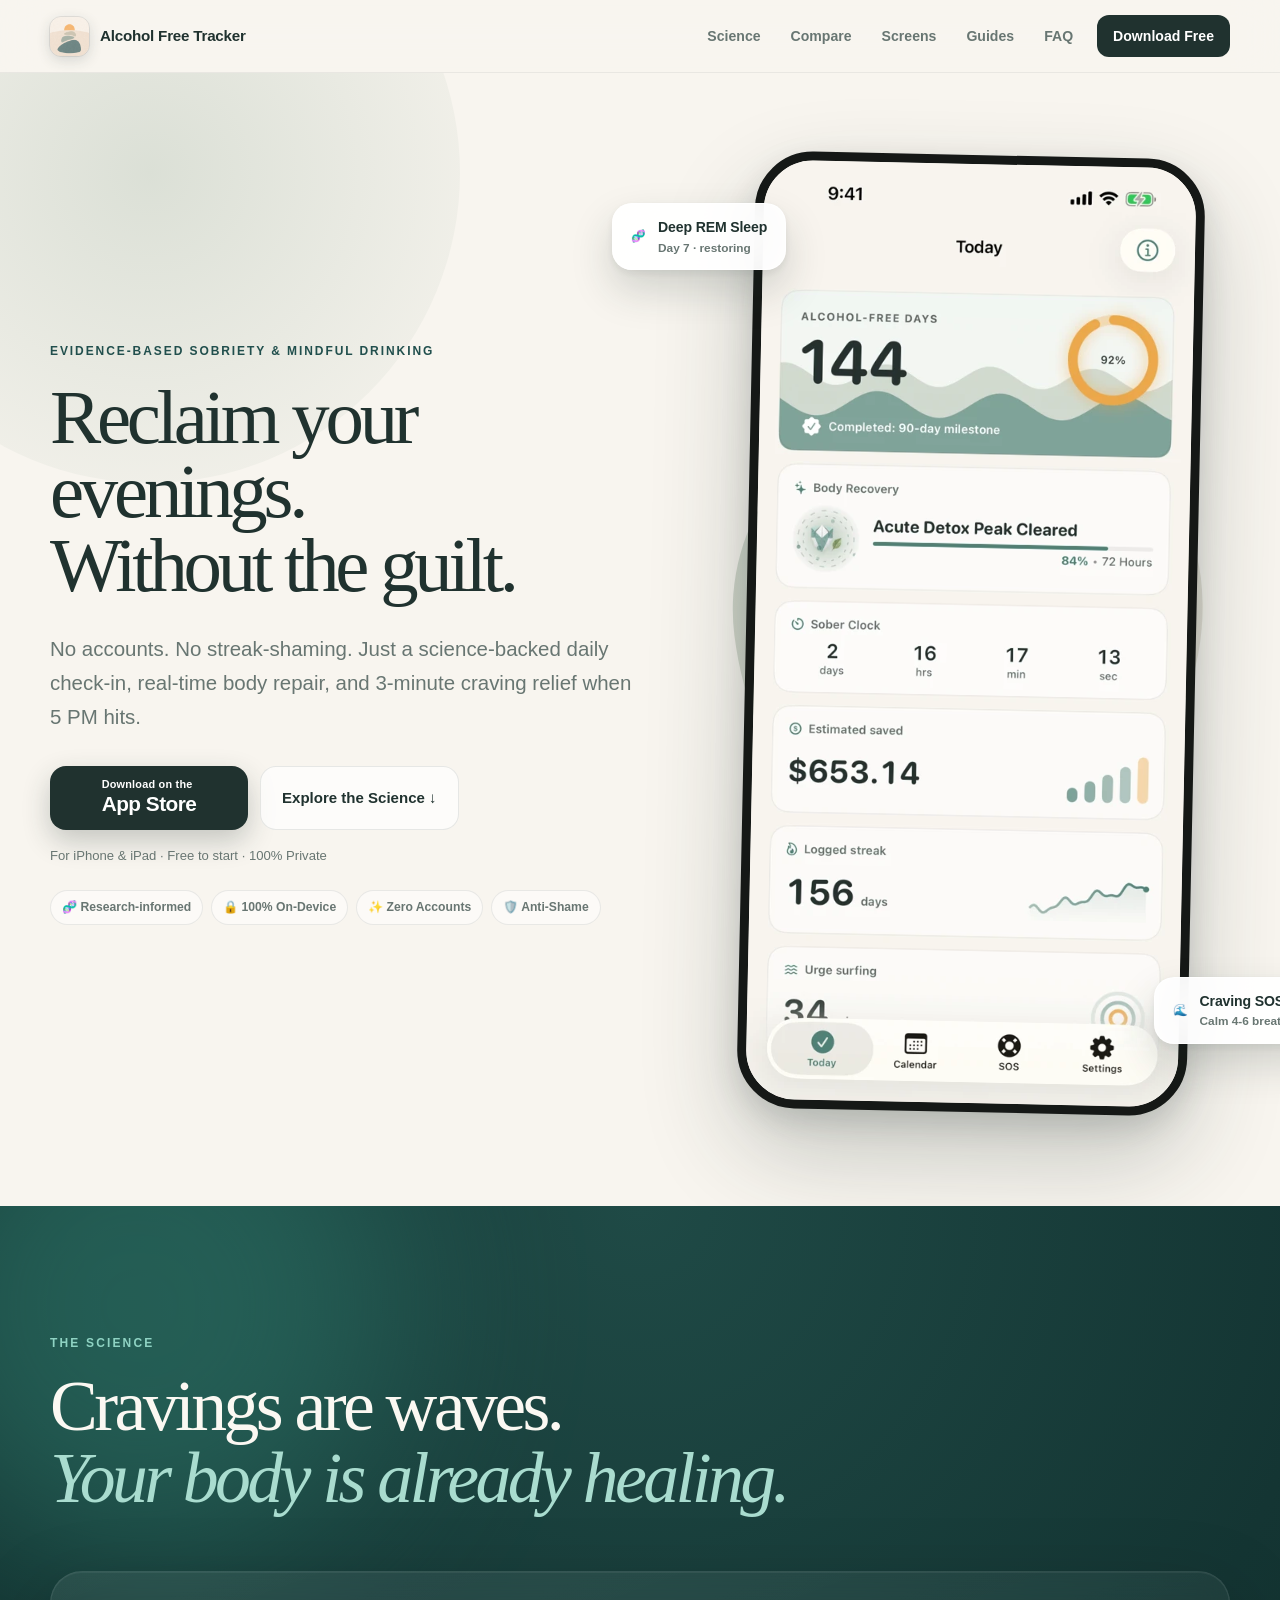
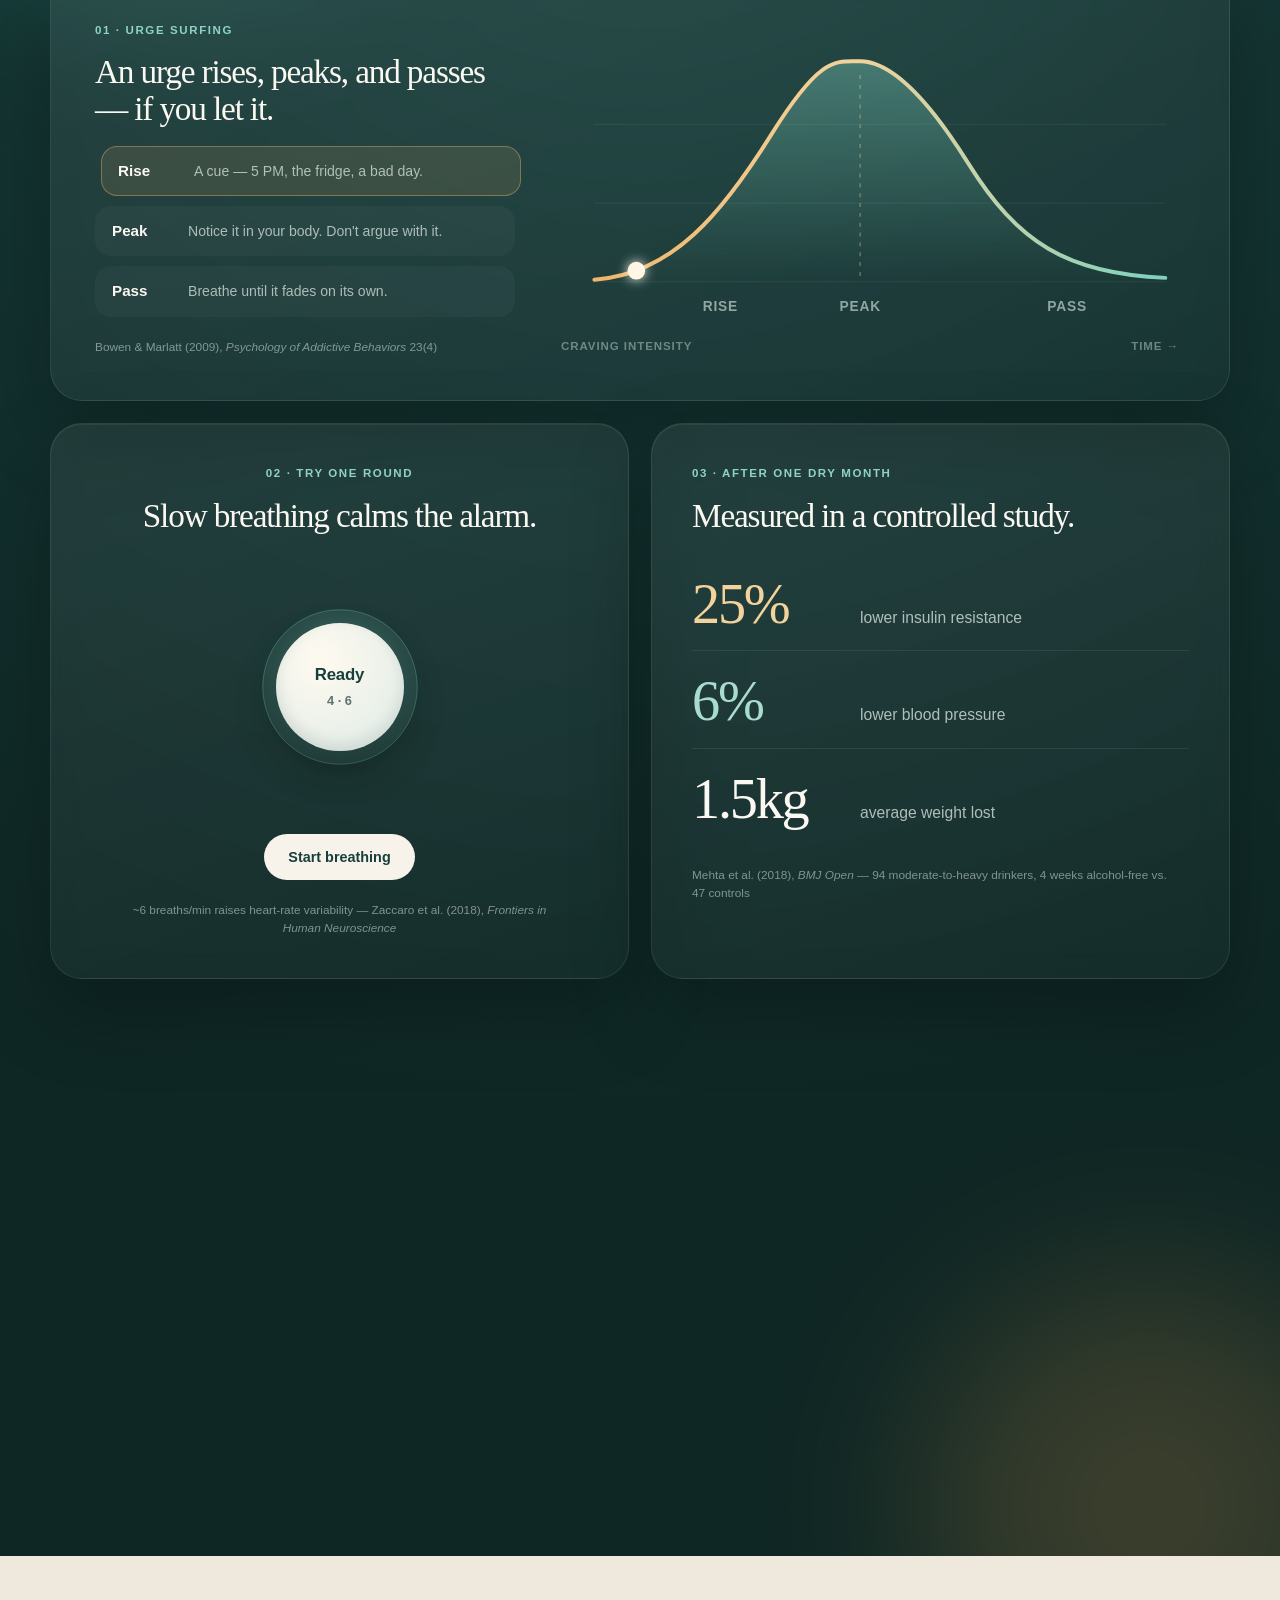
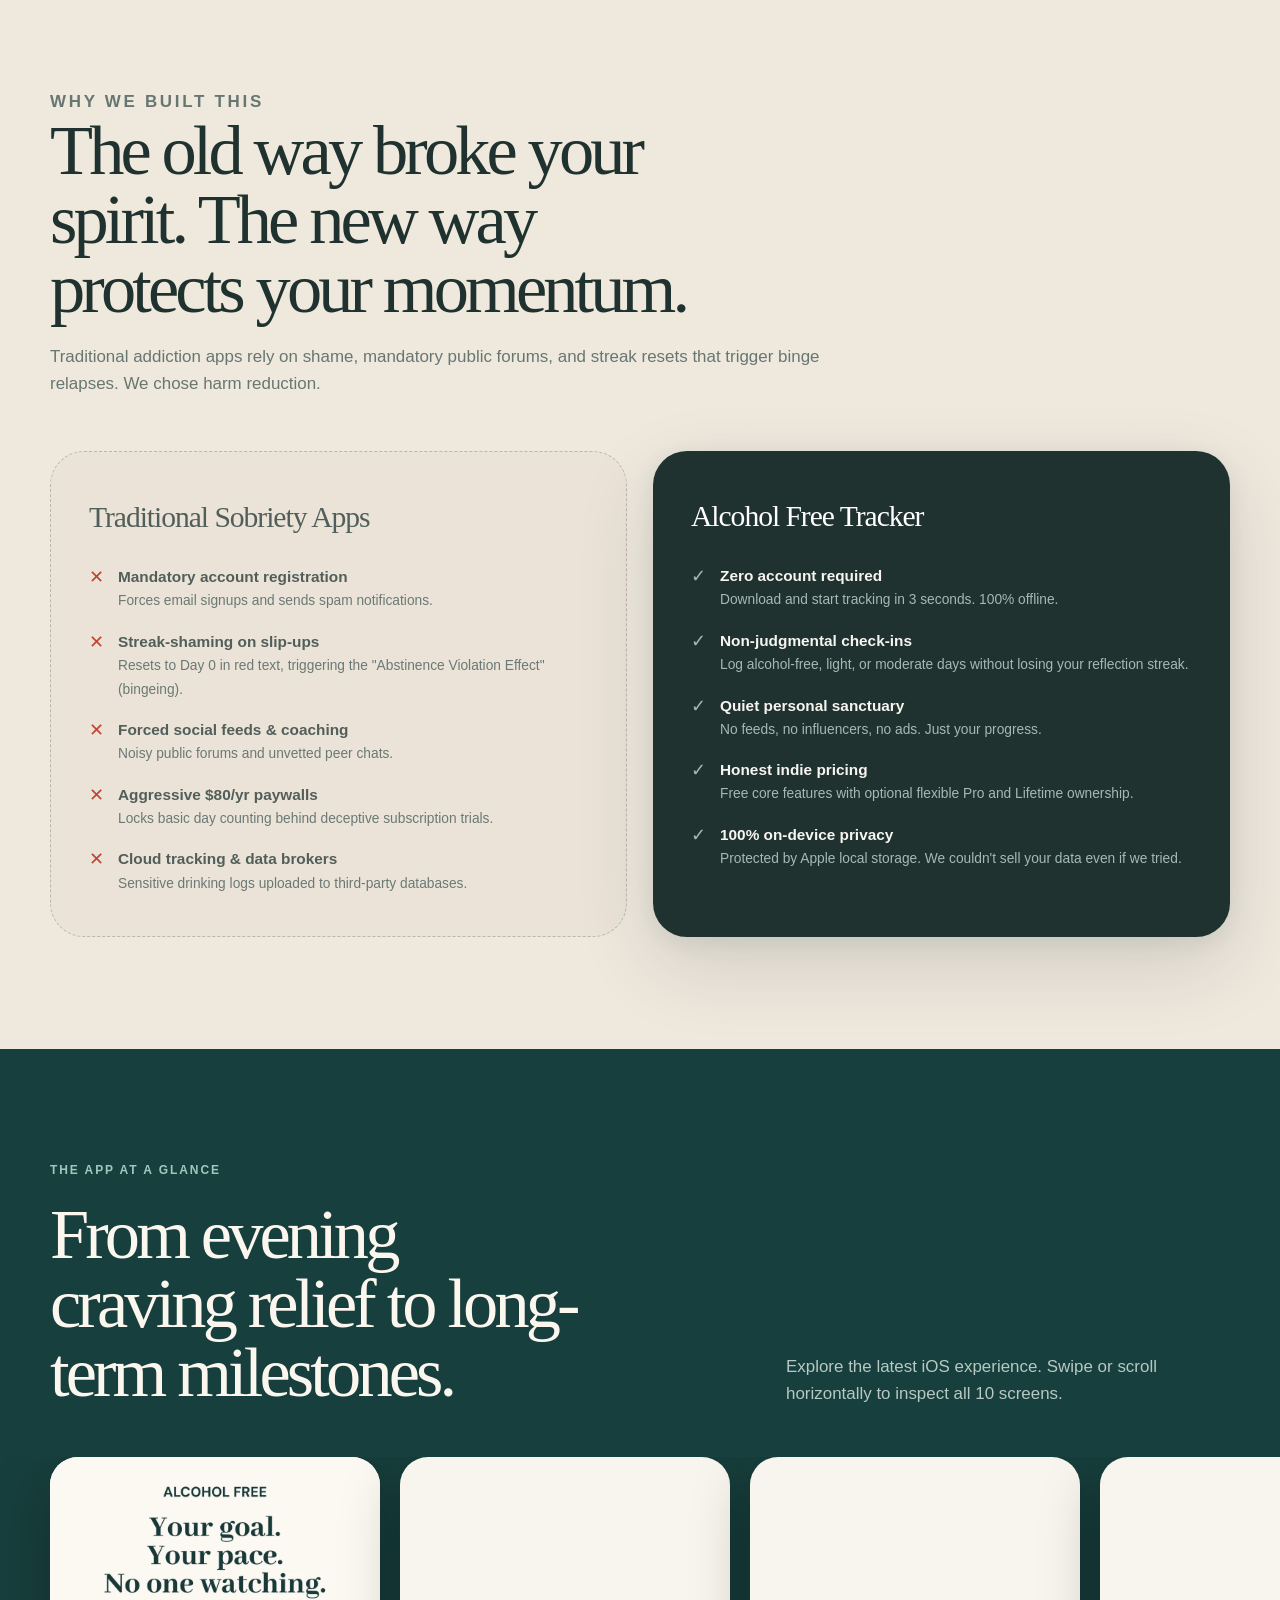
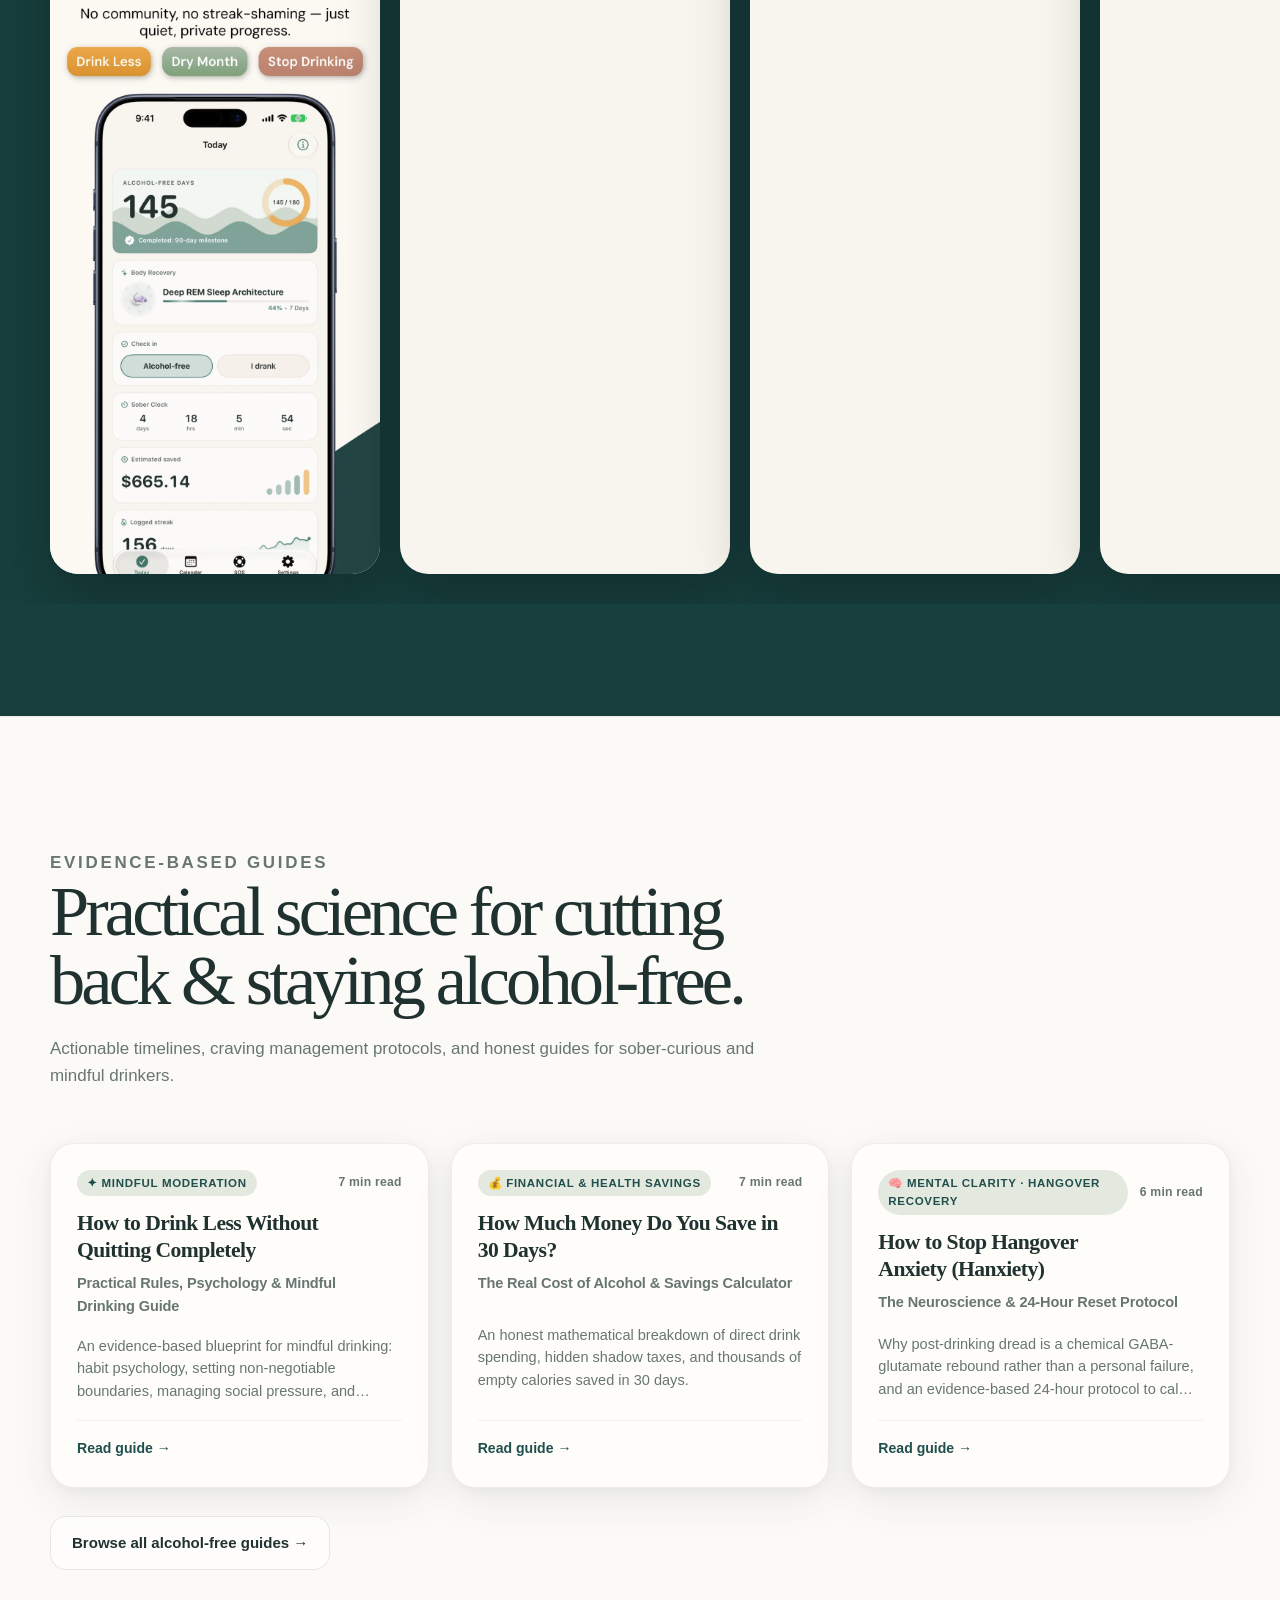
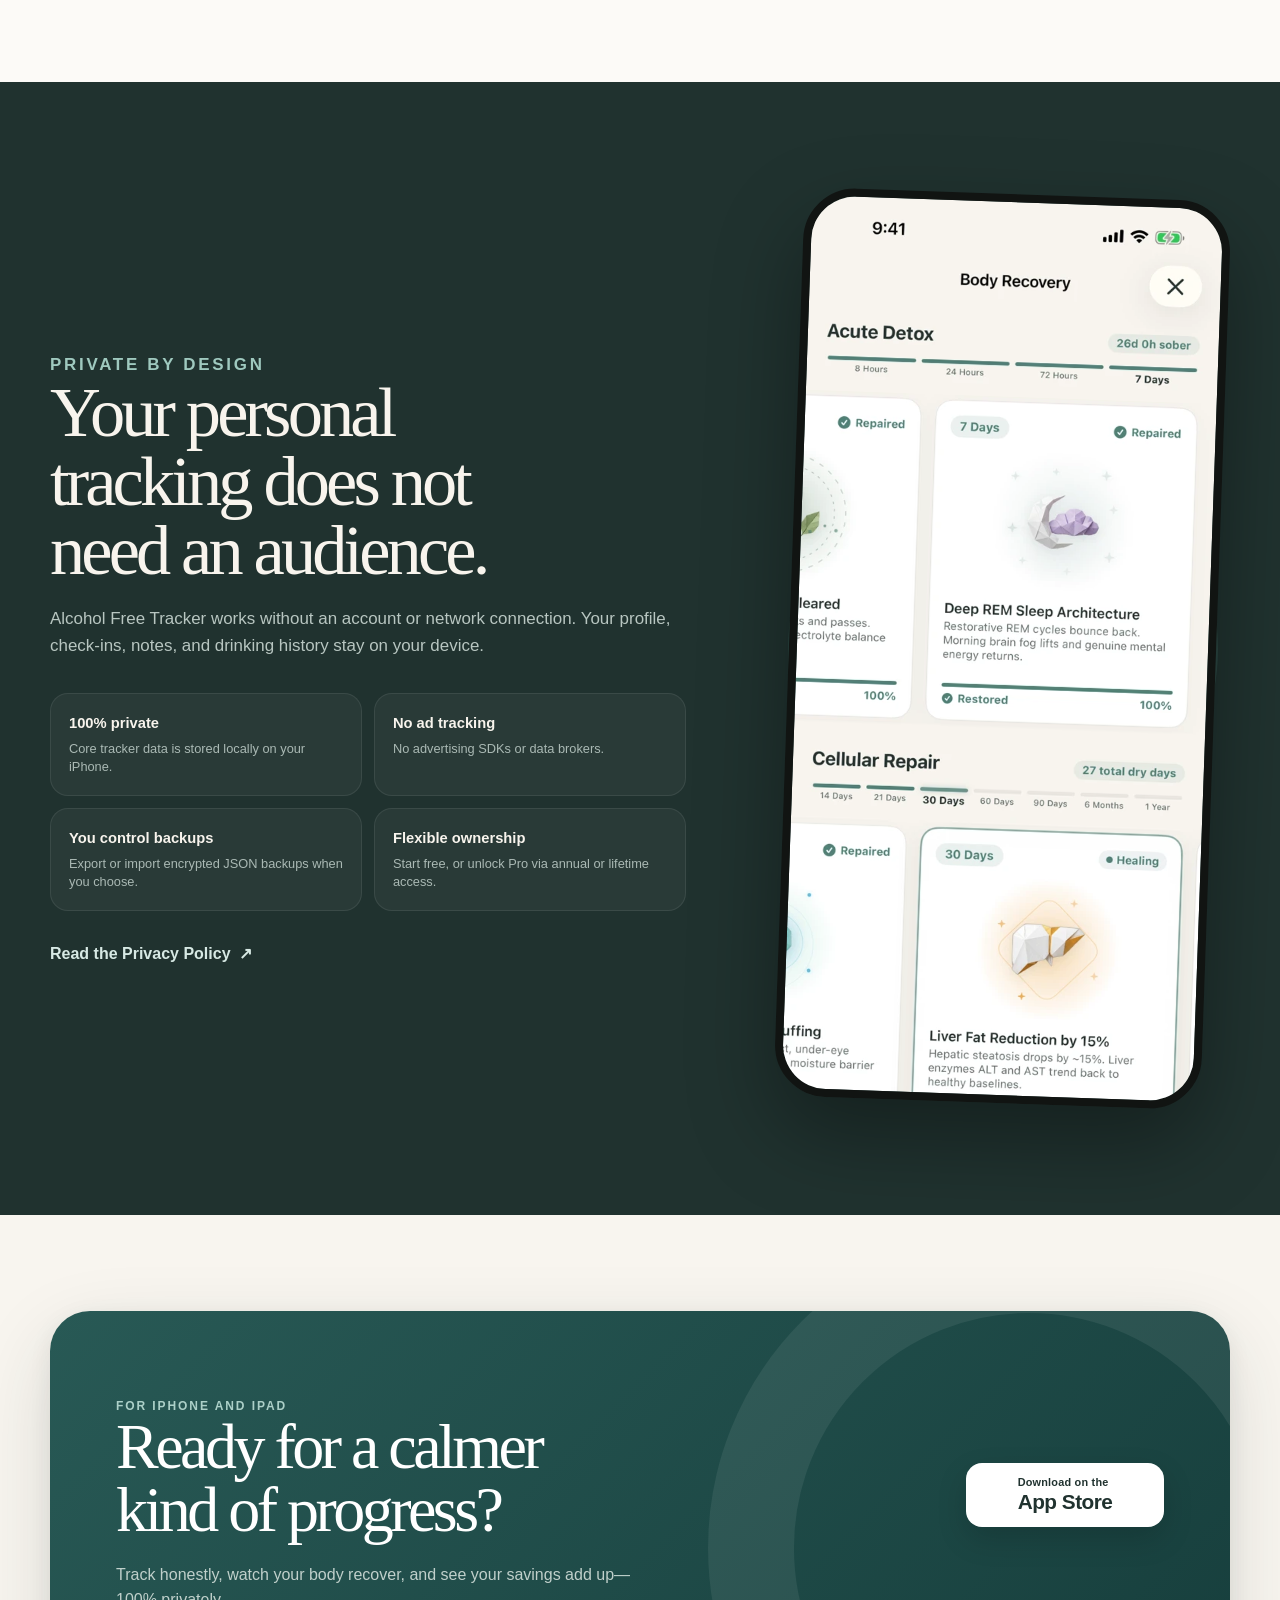
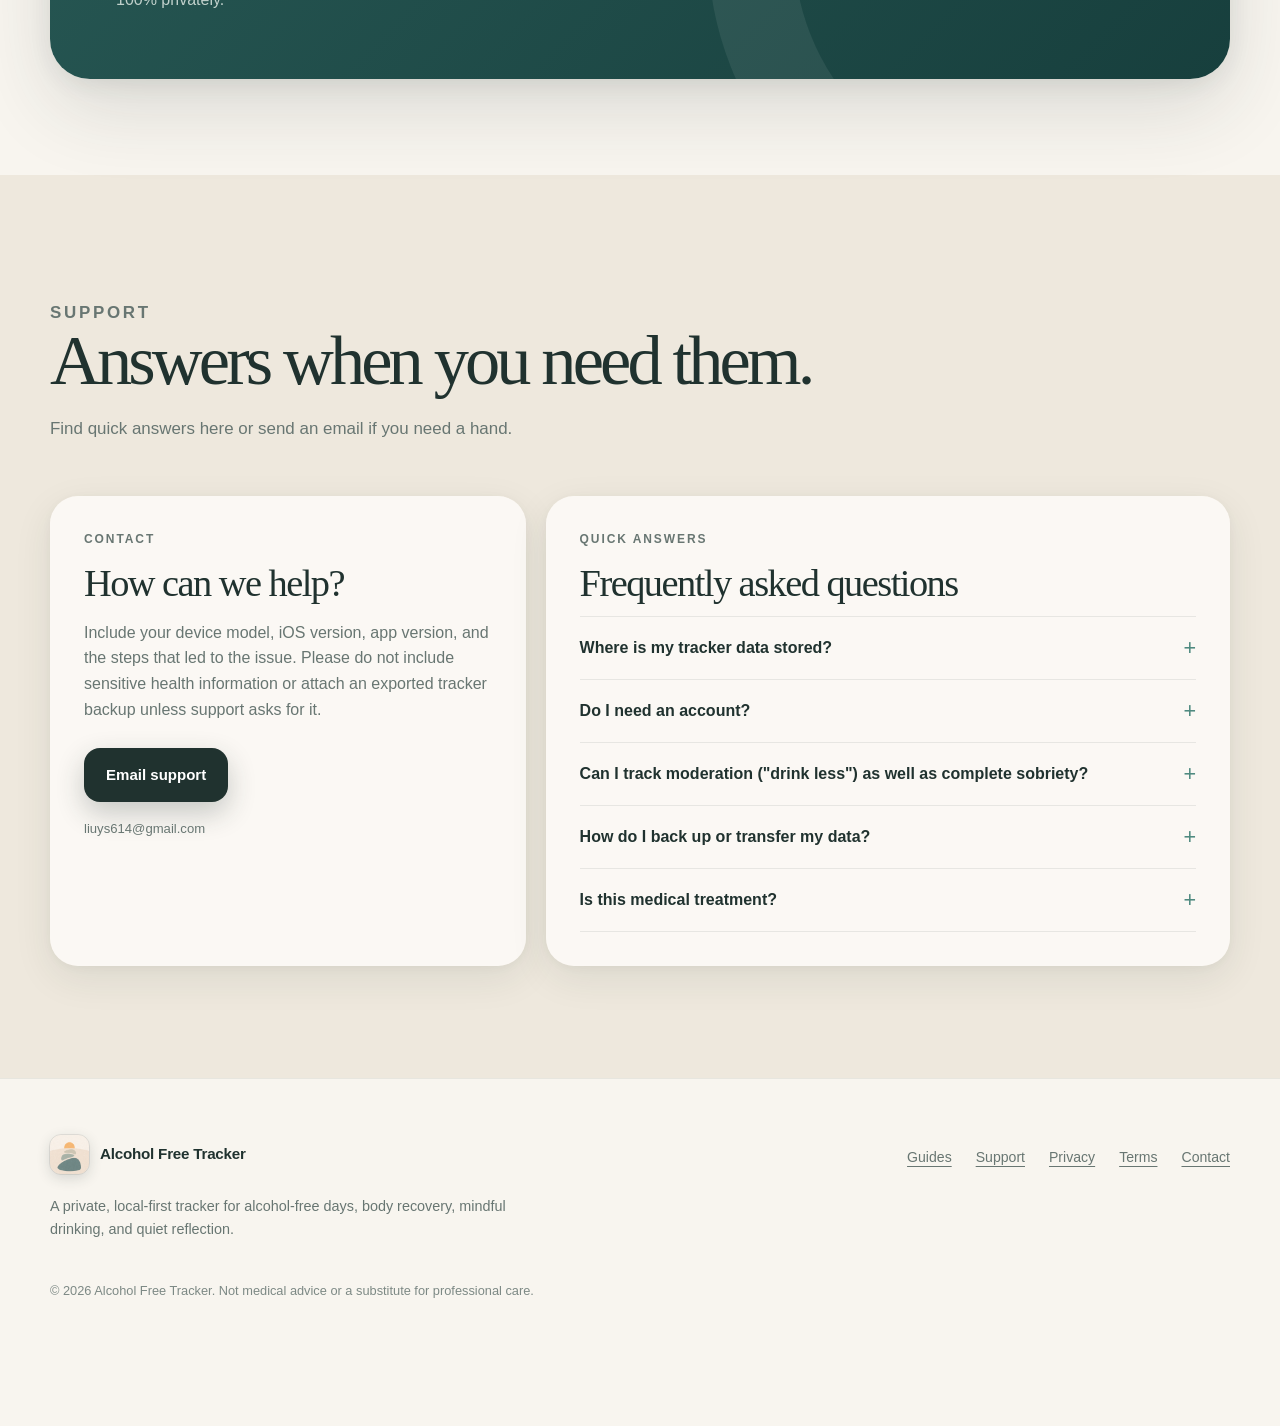
==== commit d32b63e6: "SEO: publish guide how-to-drink-less-without-quitting-completely" ====
--- a/index.html
+++ b/index.html
@@ -372,6 +372,18 @@
           <div class="guides-preview-grid" id="home-guides-list">
             <article class="guide-card">
               <div class="guide-card-meta">
+                <span class="guide-tag">✦ Mindful Moderation</span>
+                <span class="guide-reading-time">7 min read</span>
+              </div>
+              <h3 class="guide-card-title"><a href="guides/how-to-drink-less-without-quitting-completely.html">How to Drink Less Without Quitting Completely</a></h3>
+              <p class="guide-card-subtitle">Practical Rules, Psychology &amp; Mindful Drinking Guide</p>
+              <p class="guide-card-excerpt">An evidence-based blueprint for mindful drinking: habit psychology, setting non-negotiable boundaries, managing social pressure, and tracking alcohol reduction without all-or-nothing guilt.</p>
+              <div class="guide-card-footer">
+                <a class="guide-read-link" href="guides/how-to-drink-less-without-quitting-completely.html">Read guide &rarr;</a>
+              </div>
+            </article>
+            <article class="guide-card">
+              <div class="guide-card-meta">
                 <span class="guide-tag">💰 Financial &amp; Health Savings</span>
                 <span class="guide-reading-time">7 min read</span>
               </div>
@@ -392,18 +404,6 @@
               <p class="guide-card-excerpt">Why post-drinking dread is a chemical GABA-glutamate rebound rather than a personal failure, and an evidence-based 24-hour protocol to calm your nervous system.</p>
               <div class="guide-card-footer">
                 <a class="guide-read-link" href="guides/hangover-anxiety-hanxiety-recovery-guide.html">Read guide &rarr;</a>
-              </div>
-            </article>
-            <article class="guide-card">
-              <div class="guide-card-meta">
-                <span class="guide-tag">🌊 Craving Relief · Neuroscience</span>
-                <span class="guide-reading-time">5 min read</span>
-              </div>
-              <h3 class="guide-card-title"><a href="guides/how-to-survive-evening-alcohol-cravings-urge-surfing.html">How to Beat 5 PM Alcohol Cravings</a></h3>
-              <p class="guide-card-subtitle">The 3-Minute Urge Surfing Technique</p>
-              <p class="guide-card-excerpt">Why evening cravings hit like a wave at the exact same hour, how Dr. Alan Marlatt&#x27;s Urge Surfing retrains your dopamine pathways, and the 180-second reset technique.</p>
-              <div class="guide-card-footer">
-                <a class="guide-read-link" href="guides/how-to-survive-evening-alcohol-cravings-urge-surfing.html">Read guide &rarr;</a>
               </div>
             </article>
           </div>
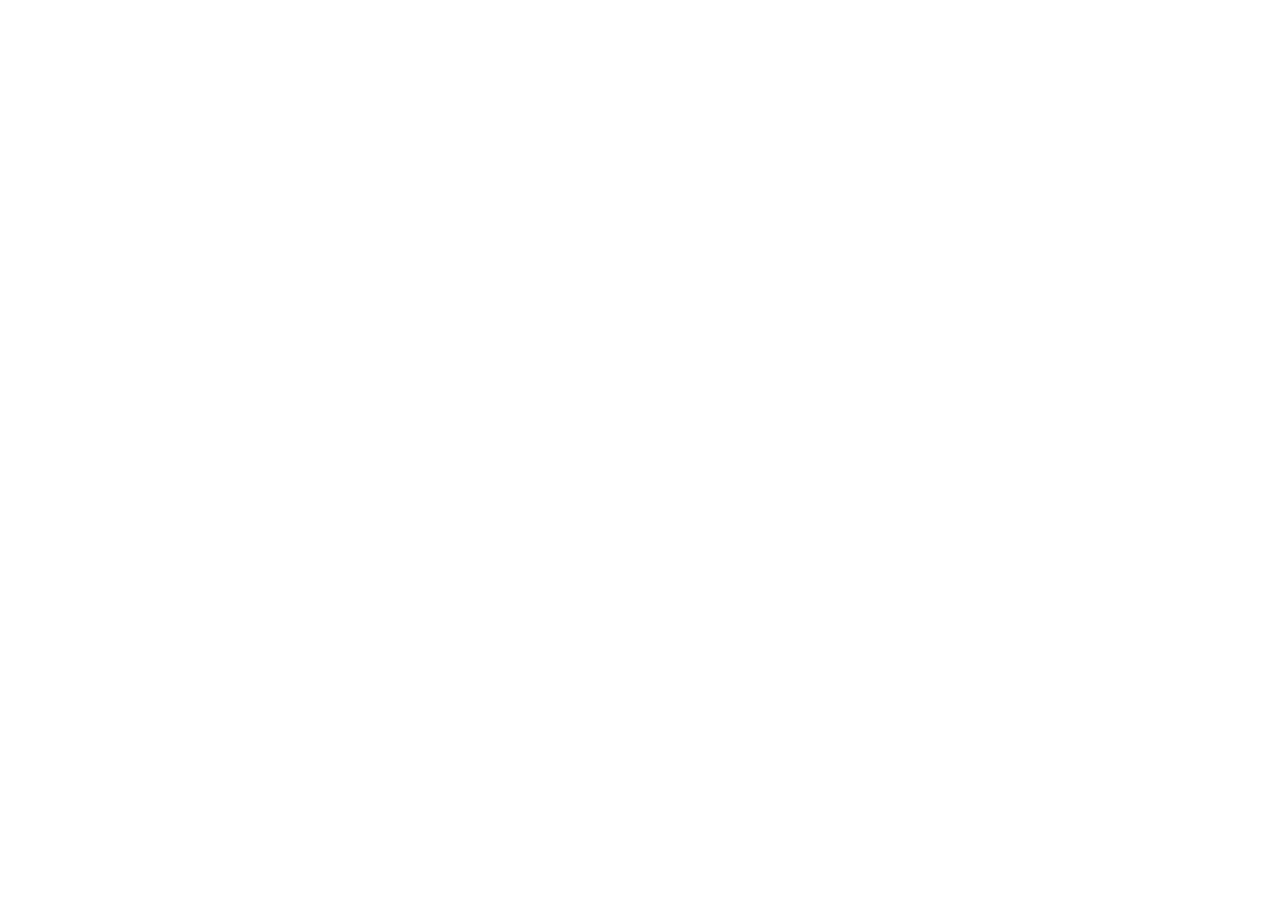
==== commit 2879a62c: "Deprecate repo and redirect all pages to https://ysliustudio.com/alcohol-free-tracker/" ====
--- a/index.html
+++ b/index.html
@@ -1,520 +1,15 @@
-<!doctype html>
+<!DOCTYPE html>
 <html lang="en">
-  <head>
-    <meta charset="utf-8">
-    <meta name="viewport" content="width=device-width, initial-scale=1">
-    <meta name="referrer" content="origin-when-cross-origin">
-    <meta name="google-site-verification" content="K5F-sYZSm57XOxhOS83QwMAPIyXXQcEvUUNpRpUJlzs">
-    <meta name="apple-itunes-app" content="app-id=6791035303, affiliate-data=pt=1793695638&ct=web_smart_banner, app-argument=https://liuys614.github.io/AlcoholFreeTracker-Website/">
-    <meta name="description" content="Alcohol Free Tracker is a 100% private, local-first iPhone and iPad app for tracking alcohol-free days, body recovery milestones, urge surfing, and drink savings.">
-    <meta name="theme-color" content="#F7F4EE">
-    <link rel="canonical" href="https://liuys614.github.io/AlcoholFreeTracker-Website/">
-    <meta property="og:type" content="website">
-    <meta property="og:url" content="https://liuys614.github.io/AlcoholFreeTracker-Website/">
-    <meta property="og:title" content="Alcohol Free Tracker — Private Sobriety, Body Recovery & Mindful Drinking">
-    <meta property="og:description" content="Track alcohol-free days, follow your body recovery timeline, ride out cravings in 3 minutes, and watch your savings grow—100% private and offline.">
-    <meta property="og:image" content="https://liuys614.github.io/AlcoholFreeTracker-Website/assets/appstore/01-calm-progress.webp">
-    <title>Alcohol Free Tracker — Private Sobriety, Body Recovery &amp; Mindful Drinking</title>
-    <link rel="icon" href="assets/app-icon.png">
-    <link rel="apple-touch-icon" href="assets/app-icon.png">
-    <link rel="stylesheet" href="styles.css">
-    <script type="application/ld+json">
-    {
-      "@context": "https://schema.org",
-      "@graph": [
-        {
-          "@type": "SoftwareApplication",
-          "name": "Alcohol Free Tracker",
-          "operatingSystem": "iOS, iPadOS",
-          "applicationCategory": "HealthApplication",
-          "url": "https://apps.apple.com/app/apple-store/id6791035303?pt=1793695638&ct=web_schema_org&mt=8",
-          "downloadUrl": "https://apps.apple.com/app/apple-store/id6791035303?pt=1793695638&ct=web_schema_org&mt=8",
-          "description": "100% private, local-first iOS tracker for alcohol-free days, physiological body recovery milestones, 3-minute urge surfing, and money saved.",
-          "offers": {
-            "@type": "Offer",
-            "price": "0",
-            "priceCurrency": "USD"
-          }
-        },
-        {
-          "@type": "FAQPage",
-          "mainEntity": [
-            {
-              "@type": "Question",
-              "name": "Where is my alcohol tracker data stored?",
-              "acceptedAnswer": {
-                "@type": "Answer",
-                "text": "Your profile, check-ins, drink levels, times, and notes are stored 100% locally on your device. Alcohol Free Tracker requires no account and never uploads your personal logs to external servers."
-              }
-            },
-            {
-              "@type": "Question",
-              "name": "Can I use Alcohol Free Tracker for moderation or Dry January instead of quitting completely?",
-              "acceptedAnswer": {
-                "@type": "Answer",
-                "text": "Yes. You can use the app to stop drinking completely, cut back with mindful moderation check-ins, or complete a 30-day dry challenge without streak-shaming."
-              }
-            },
-            {
-              "@type": "Question",
-              "name": "How does the 3-minute Urge Surfing feature work?",
-              "acceptedAnswer": {
-                "@type": "Answer",
-                "text": "Alcohol cravings typically crest and fade within 3 to 5 minutes. Our built-in Urge Surfing tool uses guided breathing and 360° spatial audio to help your nervous system ride out the wave calmly."
-              }
-            }
-          ]
-        }
-      ]
-    }
-    </script>
-  </head>
-  <body class="home-page">
-    <header class="site-header">
-      <nav class="nav container" aria-label="Primary navigation">
-        <a class="brand" href="index.html" aria-label="Alcohol Free Tracker home">
-          <img src="assets/app-icon.png" alt="">
-          <span>Alcohol Free Tracker</span>
-        </a>
-        <div class="nav-links">
-          <a href="#science">Science</a>
-          <a href="#compare">Compare</a>
-          <a href="#gallery">Screens</a>
-          <a href="guides/index.html">Guides</a>
-          <a href="#support">FAQ</a>
-          <a class="nav-download" data-campaign="web_home_nav" href="https://apps.apple.com/app/apple-store/id6791035303?pt=1793695638&amp;ct=web_home_nav&amp;mt=8" target="_blank" rel="noopener">Download Free</a>
-        </div>
-      </nav>
-    </header>
-
-    <main>
-      <section class="hero">
-        <div class="hero-grid container">
-          <div class="hero-copy">
-            <p class="eyebrow">Evidence-based sobriety &amp; mindful drinking</p>
-            <h1>Reclaim your evenings. Without the guilt.</h1>
-            <p class="hero-lede">No accounts. No streak-shaming. Just a science-backed daily check-in, real-time body repair, and 3-minute craving relief when 5 PM hits.</p>
-            <div class="hero-actions">
-              <a class="button button-primary app-store-button" data-campaign="web_home_hero" href="https://apps.apple.com/app/apple-store/id6791035303?pt=1793695638&amp;ct=web_home_hero&amp;mt=8" target="_blank" rel="noopener" aria-label="Download Alcohol Free Tracker on the App Store">
-                <span class="store-kicker">Download on the</span>
-                <span class="store-name">App Store</span>
-              </a>
-              <a class="button button-secondary" href="#science">Explore the Science ↓</a>
-            </div>
-            <p class="store-note">For iPhone &amp; iPad · Free to start · 100% Private</p>
-            <ul class="hero-trust" aria-label="Product assurances">
-              <li>🧬 Research-informed</li>
-              <li>🔒 100% On-Device</li>
-              <li>✨ Zero Accounts</li>
-              <li>🛡️ Anti-Shame</li>
-            </ul>
-          </div>
-          <div class="hero-visual" aria-label="Alcohol Free Tracker Today screen preview">
-            <div class="hero-orbit" aria-hidden="true"></div>
-            <div class="hero-phone-container">
-              <img class="hero-phone" src="assets/screens/06-today-light.webp" alt="Alcohol Free Tracker Today screen showing 145 alcohol-free days, check-in controls, body recovery timeline, savings estimate, and logged streak" width="540" height="1174" fetchpriority="high">
-              <div class="hero-floating-card hero-floating-rem" aria-hidden="true">
-                <span class="floating-icon">🧬</span>
-                <div>
-                  <strong>Deep REM Sleep</strong>
-                  <span>Day 7 · restoring</span>
-                </div>
-              </div>
-              <div class="hero-floating-card hero-floating-sos" aria-hidden="true">
-                <span class="floating-icon">🌊</span>
-                <div>
-                  <strong>Craving SOS</strong>
-                  <span>Calm 4-6 breathing</span>
-                </div>
-              </div>
-            </div>
-          </div>
-        </div>
-      </section>
-
-      <!-- Science Section -->
-      <section class="sci" id="science" aria-labelledby="sci-title">
-        <div class="sci-glow sci-glow-a" aria-hidden="true"></div>
-        <div class="sci-glow sci-glow-b" aria-hidden="true"></div>
-        <div class="container sci-inner">
-          <header class="sci-head reveal">
-            <p class="sci-eyebrow">The science</p>
-            <h2 id="sci-title">Cravings are waves.<br><em>Your body is already healing.</em></h2>
-          </header>
-
-          <!-- 1. Urge curve -->
-          <article class="sci-urge reveal" id="urge-curve">
-            <div class="sci-urge-copy">
-              <span class="sci-tag">01 · Urge surfing</span>
-              <h3>An urge rises, peaks, and passes — if you let it.</h3>
-              <ol class="urge-steps">
-                <li data-step="rise"><b>Rise</b><span>A cue — 5 PM, the fridge, a bad day.</span></li>
-                <li data-step="peak"><b>Peak</b><span>Notice it in your body. Don't argue with it.</span></li>
-                <li data-step="pass"><b>Pass</b><span>Breathe until it fades on its own.</span></li>
-              </ol>
-              <p class="sci-cite">Bowen &amp; Marlatt (2009), <i>Psychology of Addictive Behaviors</i> 23(4)</p>
-            </div>
-            <figure class="urge-chart" aria-label="Craving intensity rises, peaks and falls over time">
-              <svg viewBox="0 0 640 320" preserveAspectRatio="xMidYMid meet" role="img">
-                <defs>
-                  <linearGradient id="urgeFill" x1="0" y1="0" x2="0" y2="1">
-                    <stop offset="0%" stop-color="#7fd1bf" stop-opacity="0.38"/>
-                    <stop offset="100%" stop-color="#7fd1bf" stop-opacity="0"/>
-                  </linearGradient>
-                  <linearGradient id="urgeStroke" x1="0" y1="0" x2="1" y2="0">
-                    <stop offset="0%" stop-color="#f0b46a"/>
-                    <stop offset="45%" stop-color="#f3d39b"/>
-                    <stop offset="100%" stop-color="#7fd1bf"/>
-                  </linearGradient>
-                  <filter id="dotGlow" x="-200%" y="-200%" width="500%" height="500%">
-                    <feGaussianBlur stdDeviation="6" result="b"/>
-                    <feMerge><feMergeNode in="b"/><feMergeNode in="SourceGraphic"/></feMerge>
-                  </filter>
-                </defs>
-                <g class="urge-grid">
-                  <line x1="40" y1="270" x2="620" y2="270"/>
-                  <line x1="40" y1="190" x2="620" y2="190"/>
-                  <line x1="40" y1="110" x2="620" y2="110"/>
-                </g>
-                <path class="urge-area" d="M40 268 C 120 262, 170 200, 220 120 S 285 46, 310 46 S 370 70, 420 150 S 520 262, 620 266 L 620 270 L 40 270 Z" fill="url(#urgeFill)"/>
-                <path class="urge-line" id="urgePath" d="M40 268 C 120 262, 170 200, 220 120 S 285 46, 310 46 S 370 70, 420 150 S 520 262, 620 266" fill="none" stroke="url(#urgeStroke)" stroke-width="4" stroke-linecap="round"/>
-                <g class="urge-labels">
-                  <text x="150" y="300">Rise</text>
-                  <text x="310" y="300" text-anchor="middle">Peak</text>
-                  <text x="500" y="300">Pass</text>
-                  <line class="peak-mark" x1="310" y1="60" x2="310" y2="270"/>
-                </g>
-                <circle class="urge-dot" id="urgeDot" r="9" cx="40" cy="268" filter="url(#dotGlow)"/>
-              </svg>
-              <figcaption><span class="axis-y">Craving intensity</span><span class="axis-x">Time →</span></figcaption>
-            </figure>
-          </article>
-
-          <div class="sci-row">
-            <!-- 2. Breathing orb -->
-            <article class="sci-card sci-breathe reveal" id="breathe-card">
-              <span class="sci-tag">02 · Try one round</span>
-              <h3>Slow breathing calms the alarm.</h3>
-              <div class="orb" id="orb" data-phase="idle" aria-live="polite">
-                <span class="orb-ring r3"></span>
-                <span class="orb-ring r2"></span>
-                <span class="orb-ring r1"></span>
-                <span class="orb-core">
-                  <span class="orb-label" id="orbLabel">Ready</span>
-                  <span class="orb-count" id="orbCount">4 · 6</span>
-                </span>
-              </div>
-              <button type="button" class="orb-btn" id="orbBtn">Start breathing</button>
-              <p class="sci-cite">~6 breaths/min raises heart-rate variability — Zaccaro et al. (2018), <i>Frontiers in Human Neuroscience</i></p>
-            </article>
-
-            <!-- 3. One-month stats -->
-            <article class="sci-card sci-stats reveal" id="stats-card">
-              <span class="sci-tag">03 · After one dry month</span>
-              <h3>Measured in a controlled study.</h3>
-              <ul class="stat-list">
-                <li><b><span class="count" data-to="25">0</span>%</b><span class="stat-desc">lower insulin resistance</span></li>
-                <li><b><span class="count" data-to="6">0</span>%</b><span class="stat-desc">lower blood pressure</span></li>
-                <li><b><span class="count" data-to="1.5" data-dec="1">0</span> kg</b><span class="stat-desc">average weight lost</span></li>
-              </ul>
-              <p class="sci-cite">Mehta et al. (2018), <i>BMJ Open</i> — 94 moderate-to-heavy drinkers, 4 weeks alcohol-free vs. 47 controls</p>
-            </article>
-          </div>
-
-          <!-- 4. Recovery journey -->
-          <article class="journey reveal" id="journey">
-            <div class="journey-head">
-              <span class="sci-tag">04 · Body recovery</span>
-              <h3>What the app tracks, hour by hour.</h3>
-            </div>
-            <div class="journey-track" role="list">
-              <div class="journey-line" aria-hidden="true"><span class="journey-fill"></span></div>
-              <div class="jnode" role="listitem" style="--i:0"><img src="assets/recovery/8h.webp" alt="" width="160" height="160" loading="lazy"><b>8 h</b><span>Ethanol clears</span></div>
-              <div class="jnode" role="listitem" style="--i:1"><img src="assets/recovery/24h.webp" alt="" width="160" height="160" loading="lazy"><b>24 h</b><span>Heart off overdrive</span></div>
-              <div class="jnode" role="listitem" style="--i:2"><img src="assets/recovery/72h.webp" alt="" width="160" height="160" loading="lazy"><b>72 h</b><span>Withdrawal peak passes</span></div>
-              <div class="jnode" role="listitem" style="--i:3"><img src="assets/recovery/7d.webp" alt="" width="160" height="160" loading="lazy"><b>7 d</b><span>REM sleep returns</span></div>
-              <div class="jnode" role="listitem" style="--i:4"><img src="assets/recovery/14d.webp" alt="" width="160" height="160" loading="lazy"><b>14 d</b><span>Gut lining resets</span></div>
-              <div class="jnode" role="listitem" style="--i:5"><img src="assets/recovery/30d.webp" alt="" width="160" height="160" loading="lazy"><b>30 d</b><span>Liver fat drops</span></div>
-              <div class="jnode" role="listitem" style="--i:6"><img src="assets/recovery/90d.webp" alt="" width="160" height="160" loading="lazy"><b>90 d</b><span>Dopamine rebalances</span></div>
-              <div class="jnode" role="listitem" style="--i:7"><img src="assets/recovery/365d.webp" alt="" width="160" height="160" loading="lazy"><b>1 yr</b><span>Long-term risk falls</span></div>
-            </div>
-            <p class="sci-cite">Sources: NIAAA; Ebrahim et al. (2013), <i>Alcoholism: Clinical &amp; Experimental Research</i> (alcohol &amp; REM sleep). Individual timelines vary. Not medical advice.</p>
-          </article>
-        </div>
-      </section>
-
-      <!-- The Contrast Section: Old Way vs AFT Way -->
-      <section class="section comparison-section" id="compare">
-        <div class="container">
-          <div class="section-heading">
-            <p class="eyebrow">Why We Built This</p>
-            <h2>The old way broke your spirit. The new way protects your momentum.</h2>
-            <p>Traditional addiction apps rely on shame, mandatory public forums, and streak resets that trigger binge relapses. We chose harm reduction.</p>
-          </div>
-
-          <div class="compare-grid">
-            <div class="compare-card compare-old">
-              <h3>Traditional Sobriety Apps</h3>
-              <ul class="compare-list">
-                <li>
-                  <span class="icon-bad">✕</span>
-                  <div>
-                    <strong>Mandatory account registration</strong>
-                    <span>Forces email signups and sends spam notifications.</span>
-                  </div>
-                </li>
-                <li>
-                  <span class="icon-bad">✕</span>
-                  <div>
-                    <strong>Streak-shaming on slip-ups</strong>
-                    <span>Resets to Day 0 in red text, triggering the "Abstinence Violation Effect" (bingeing).</span>
-                  </div>
-                </li>
-                <li>
-                  <span class="icon-bad">✕</span>
-                  <div>
-                    <strong>Forced social feeds &amp; coaching</strong>
-                    <span>Noisy public forums and unvetted peer chats.</span>
-                  </div>
-                </li>
-                <li>
-                  <span class="icon-bad">✕</span>
-                  <div>
-                    <strong>Aggressive $80/yr paywalls</strong>
-                    <span>Locks basic day counting behind deceptive subscription trials.</span>
-                  </div>
-                </li>
-                <li>
-                  <span class="icon-bad">✕</span>
-                  <div>
-                    <strong>Cloud tracking &amp; data brokers</strong>
-                    <span>Sensitive drinking logs uploaded to third-party databases.</span>
-                  </div>
-                </li>
-              </ul>
-            </div>
-
-            <div class="compare-card compare-new">
-              <h3>Alcohol Free Tracker</h3>
-              <ul class="compare-list">
-                <li>
-                  <span class="icon-good">✓</span>
-                  <div>
-                    <strong>Zero account required</strong>
-                    <span>Download and start tracking in 3 seconds. 100% offline.</span>
-                  </div>
-                </li>
-                <li>
-                  <span class="icon-good">✓</span>
-                  <div>
-                    <strong>Non-judgmental check-ins</strong>
-                    <span>Log alcohol-free, light, or moderate days without losing your reflection streak.</span>
-                  </div>
-                </li>
-                <li>
-                  <span class="icon-good">✓</span>
-                  <div>
-                    <strong>Quiet personal sanctuary</strong>
-                    <span>No feeds, no influencers, no ads. Just your progress.</span>
-                  </div>
-                </li>
-                <li>
-                  <span class="icon-good">✓</span>
-                  <div>
-                    <strong>Honest indie pricing</strong>
-                    <span>Free core features with optional flexible Pro and Lifetime ownership.</span>
-                  </div>
-                </li>
-                <li>
-                  <span class="icon-good">✓</span>
-                  <div>
-                    <strong>100% on-device privacy</strong>
-                    <span>Protected by Apple local storage. We couldn't sell your data even if we tried.</span>
-                  </div>
-                </li>
-              </ul>
-            </div>
-          </div>
-        </div>
-      </section>
-
-      <section class="section gallery-section" id="gallery">
-        <div class="container">
-          <div class="gallery-heading">
-            <div>
-              <p class="eyebrow">The app at a glance</p>
-              <h2>From evening craving relief to long-term milestones.</h2>
-            </div>
-            <p>Explore the latest iOS experience. Swipe or scroll horizontally to inspect all 10 screens.</p>
-          </div>
-        </div>
-        <div class="story-gallery" role="list" aria-label="Alcohol Free Tracker App Store screenshots">
-          <figure class="story-card" role="listitem"><img src="assets/appstore/01-calm-progress.webp" alt="Your goal. Your pace. No one watching — private progress for Drink Less or Dry Month" width="900" height="1956" loading="lazy" decoding="async"></figure>
-          <figure class="story-card" role="listitem"><img src="assets/appstore/02-body-recovery.webp" alt="Body Recovery timeline showing Acute Detox at 8 Hours and 7 Days repaired milestones" width="900" height="1956" loading="lazy" decoding="async"></figure>
-          <figure class="story-card" role="listitem"><img src="assets/appstore/03-urge-surfing.webp" alt="Urge Surfing screen showing cravings crest within 3-5 minutes with 360 Spatial Audio breathing guidance" width="900" height="1956" loading="lazy" decoding="async"></figure>
-          <figure class="story-card" role="listitem"><img src="assets/appstore/04-savings.webp" alt="Savings details screen showing exact money and drinks saved over time" width="900" height="1956" loading="lazy" decoding="async"></figure>
-          <figure class="story-card" role="listitem"><img src="assets/appstore/05-calendar.webp" alt="Calendar and yearly heatmap overview for noticing drinking patterns at a glance" width="900" height="1956" loading="lazy" decoding="async"></figure>
-          <figure class="story-card" role="listitem"><img src="assets/appstore/06-milestones.webp" alt="Milestones screen celebrating 3 days to 145+ alcohol-free days" width="900" height="1956" loading="lazy" decoding="async"></figure>
-          <figure class="story-card" role="listitem"><img src="assets/appstore/07-check-in.webp" alt="Daily check-in without judgment with alcohol-free and drink-level choices" width="900" height="1956" loading="lazy" decoding="async"></figure>
-          <figure class="story-card" role="listitem"><img src="assets/appstore/08-private.webp" alt="100% Private on-device storage with zero third-party analytics or account requirements" width="900" height="1956" loading="lazy" decoding="async"></figure>
-          <figure class="story-card" role="listitem"><img src="assets/appstore/09-dark-mode.webp" alt="Alcohol Free Tracker Today dashboard in comfortable Dark Mode" width="900" height="1956" loading="lazy" decoding="async"></figure>
-          <figure class="story-card" role="listitem"><img src="assets/appstore/10-streak.webp" alt="Logged Streak screen celebrating daily consistency without perfection pressure" width="900" height="1956" loading="lazy" decoding="async"></figure>
-        </div>
-      </section>
-
-      <section class="section guides-preview-section" id="guides-preview">
-        <div class="container">
-          <div class="section-heading">
-            <p class="eyebrow">Evidence-Based Guides</p>
-            <h2>Practical science for cutting back &amp; staying alcohol-free.</h2>
-            <p>Actionable timelines, craving management protocols, and honest guides for sober-curious and mindful drinkers.</p>
-          </div>
-          <div class="guides-preview-grid" id="home-guides-list">
-            <article class="guide-card">
-              <div class="guide-card-meta">
-                <span class="guide-tag">✦ Mindful Moderation</span>
-                <span class="guide-reading-time">7 min read</span>
-              </div>
-              <h3 class="guide-card-title"><a href="guides/how-to-drink-less-without-quitting-completely.html">How to Drink Less Without Quitting Completely</a></h3>
-              <p class="guide-card-subtitle">Practical Rules, Psychology &amp; Mindful Drinking Guide</p>
-              <p class="guide-card-excerpt">An evidence-based blueprint for mindful drinking: habit psychology, setting non-negotiable boundaries, managing social pressure, and tracking alcohol reduction without all-or-nothing guilt.</p>
-              <div class="guide-card-footer">
-                <a class="guide-read-link" href="guides/how-to-drink-less-without-quitting-completely.html">Read guide &rarr;</a>
-              </div>
-            </article>
-            <article class="guide-card">
-              <div class="guide-card-meta">
-                <span class="guide-tag">💰 Financial &amp; Health Savings</span>
-                <span class="guide-reading-time">7 min read</span>
-              </div>
-              <h3 class="guide-card-title"><a href="guides/how-much-money-you-save-not-drinking-30-days.html">How Much Money Do You Save in 30 Days?</a></h3>
-              <p class="guide-card-subtitle">The Real Cost of Alcohol &amp; Savings Calculator</p>
-              <p class="guide-card-excerpt">An honest mathematical breakdown of direct drink spending, hidden shadow taxes, and thousands of empty calories saved in 30 days.</p>
-              <div class="guide-card-footer">
-                <a class="guide-read-link" href="guides/how-much-money-you-save-not-drinking-30-days.html">Read guide &rarr;</a>
-              </div>
-            </article>
-            <article class="guide-card">
-              <div class="guide-card-meta">
-                <span class="guide-tag">🧠 Mental Clarity · Hangover Recovery</span>
-                <span class="guide-reading-time">6 min read</span>
-              </div>
-              <h3 class="guide-card-title"><a href="guides/hangover-anxiety-hanxiety-recovery-guide.html">How to Stop Hangover Anxiety (Hanxiety)</a></h3>
-              <p class="guide-card-subtitle">The Neuroscience &amp; 24-Hour Reset Protocol</p>
-              <p class="guide-card-excerpt">Why post-drinking dread is a chemical GABA-glutamate rebound rather than a personal failure, and an evidence-based 24-hour protocol to calm your nervous system.</p>
-              <div class="guide-card-footer">
-                <a class="guide-read-link" href="guides/hangover-anxiety-hanxiety-recovery-guide.html">Read guide &rarr;</a>
-              </div>
-            </article>
-          </div>
-          <div style="margin-top: 28px;">
-            <a class="button button-secondary" href="guides/index.html">Browse all alcohol-free guides →</a>
-          </div>
-        </div>
-      </section>
-
-      <section class="section privacy-section" id="privacy">
-        <div class="privacy-grid container">
-          <div class="privacy-copy">
-            <p class="eyebrow">Private by design</p>
-            <h2>Your personal tracking does not need an audience.</h2>
-            <p>Alcohol Free Tracker works without an account or network connection. Your profile, check-ins, notes, and drinking history stay on your device.</p>
-            <div class="assurance-list">
-              <div><strong>100% private</strong><span>Core tracker data is stored locally on your iPhone.</span></div>
-              <div><strong>No ad tracking</strong><span>No advertising SDKs or data brokers.</span></div>
-              <div><strong>You control backups</strong><span>Export or import encrypted JSON backups when you choose.</span></div>
-              <div><strong>Flexible ownership</strong><span>Start free, or unlock Pro via annual or lifetime access.</span></div>
-            </div>
-            <a class="text-link" href="privacy.html">Read the Privacy Policy <span aria-hidden="true">↗</span></a>
-          </div>
-          <div class="privacy-phone-wrap">
-            <img class="privacy-phone" src="assets/screens/body-recovery-phone.webp" alt="Alcohol Free Tracker Body Recovery and local privacy screen" width="540" height="1174" loading="lazy" decoding="async">
-          </div>
-        </div>
-      </section>
-
-      <section class="cta-section" id="download">
-        <div class="container">
-          <div class="cta-card">
-            <div>
-              <p class="eyebrow">For iPhone and iPad</p>
-              <h2>Ready for a calmer kind of progress?</h2>
-              <p>Track honestly, watch your body recover, and see your savings add up—100% privately.</p>
-            </div>
-            <a class="button button-light app-store-button" data-campaign="web_home_footer_cta" href="https://apps.apple.com/app/apple-store/id6791035303?pt=1793695638&amp;ct=web_home_footer_cta&amp;mt=8" target="_blank" rel="noopener" aria-label="Download Alcohol Free Tracker on the App Store">
-              <span class="store-kicker">Download on the</span>
-              <span class="store-name">App Store</span>
-            </a>
-          </div>
-        </div>
-      </section>
-
-      <section class="section support-section" id="support">
-        <div class="container">
-          <div class="section-heading support-heading">
-            <p class="eyebrow">Support</p>
-            <h2>Answers when you need them.</h2>
-            <p>Find quick answers here or send an email if you need a hand.</p>
-          </div>
-
-          <div class="support-inline-grid">
-            <aside class="support-card contact-card">
-              <p class="eyebrow">Contact</p>
-              <h3>How can we help?</h3>
-              <p>Include your device model, iOS version, app version, and the steps that led to the issue. Please do not include sensitive health information or attach an exported tracker backup unless support asks for it.</p>
-              <a class="button button-primary" href="mailto:liuys614@gmail.com?subject=Alcohol%20Free%20Tracker%20Support">Email support</a>
-              <p class="support-email">liuys614@gmail.com</p>
-            </aside>
-
-            <div class="support-card faq">
-              <p class="eyebrow">Quick answers</p>
-              <h3>Frequently asked questions</h3>
-              <details>
-                <summary>Where is my tracker data stored?</summary>
-                <p>Your profile, check-ins, drink levels, times, and notes are stored locally on your device. The app does not upload your personal logs to any external server.</p>
-              </details>
-              <details>
-                <summary>Do I need an account?</summary>
-                <p>No. Alcohol Free Tracker works immediately without registration, login, or an internet connection.</p>
-              </details>
-              <details>
-                <summary>Can I track moderation ("drink less") as well as complete sobriety?</summary>
-                <p>Yes. Daily check-ins let you log an alcohol-free day or record a light, moderate, or heavy drink level without resetting your logged reflection streak.</p>
-              </details>
-              <details>
-                <summary>How do I back up or transfer my data?</summary>
-                <p>Open Settings, choose Export, and save the portable JSON file to your files or iCloud Drive. To restore it on a new phone, choose Import.</p>
-              </details>
-              <details>
-                <summary>Is this medical treatment?</summary>
-                <p>No. The app is a self-directed tracking tool, not medical advice, diagnosis, treatment, counseling, or emergency withdrawal support.</p>
-              </details>
-            </div>
-          </div>
-
-        </div>
-      </section>
-    </main>
-
-    <footer class="site-footer">
-      <div class="container">
-        <div class="footer-grid">
-          <div>
-            <a class="brand" href="index.html"><img src="assets/app-icon.png" alt=""><span>Alcohol Free Tracker</span></a>
-            <p class="footer-copy">A private, local-first tracker for alcohol-free days, body recovery, mindful drinking, and quiet reflection.</p>
-          </div>
-          <div class="footer-links">
-            <a href="guides/index.html">Guides</a>
-            <a href="#support">Support</a>
-            <a href="privacy.html">Privacy</a>
-            <a href="terms.html">Terms</a>
-            <a href="mailto:liuys614@gmail.com">Contact</a>
-          </div>
-        </div>
-        <p class="copyright">© <span data-year>2026</span> Alcohol Free Tracker. Not medical advice or a substitute for professional care.</p>
-      </div>
-    </footer>
-
-    <script src="script.js"></script>
-  </body>
+<head>
+  <meta charset="UTF-8" />
+  <title>Redirecting to YS Liu Studio — Alcohol Free Tracker...</title>
+  <link rel="canonical" href="https://ysliustudio.com/alcohol-free-tracker/" />
+  <meta http-equiv="refresh" content="0; url=https://ysliustudio.com/alcohol-free-tracker/" />
+  <script>
+    window.location.replace("https://ysliustudio.com/alcohol-free-tracker/" + window.location.search + window.location.hash);
+  </script>
+</head>
+<body style="font-family: -apple-system, BlinkMacSystemFont, sans-serif; text-align: center; padding: 4rem 1.5rem; color: #111827;">
+  <p>This page has moved to <a href="https://ysliustudio.com/alcohol-free-tracker/">https://ysliustudio.com/alcohol-free-tracker/</a>.</p>
+</body>
 </html>
